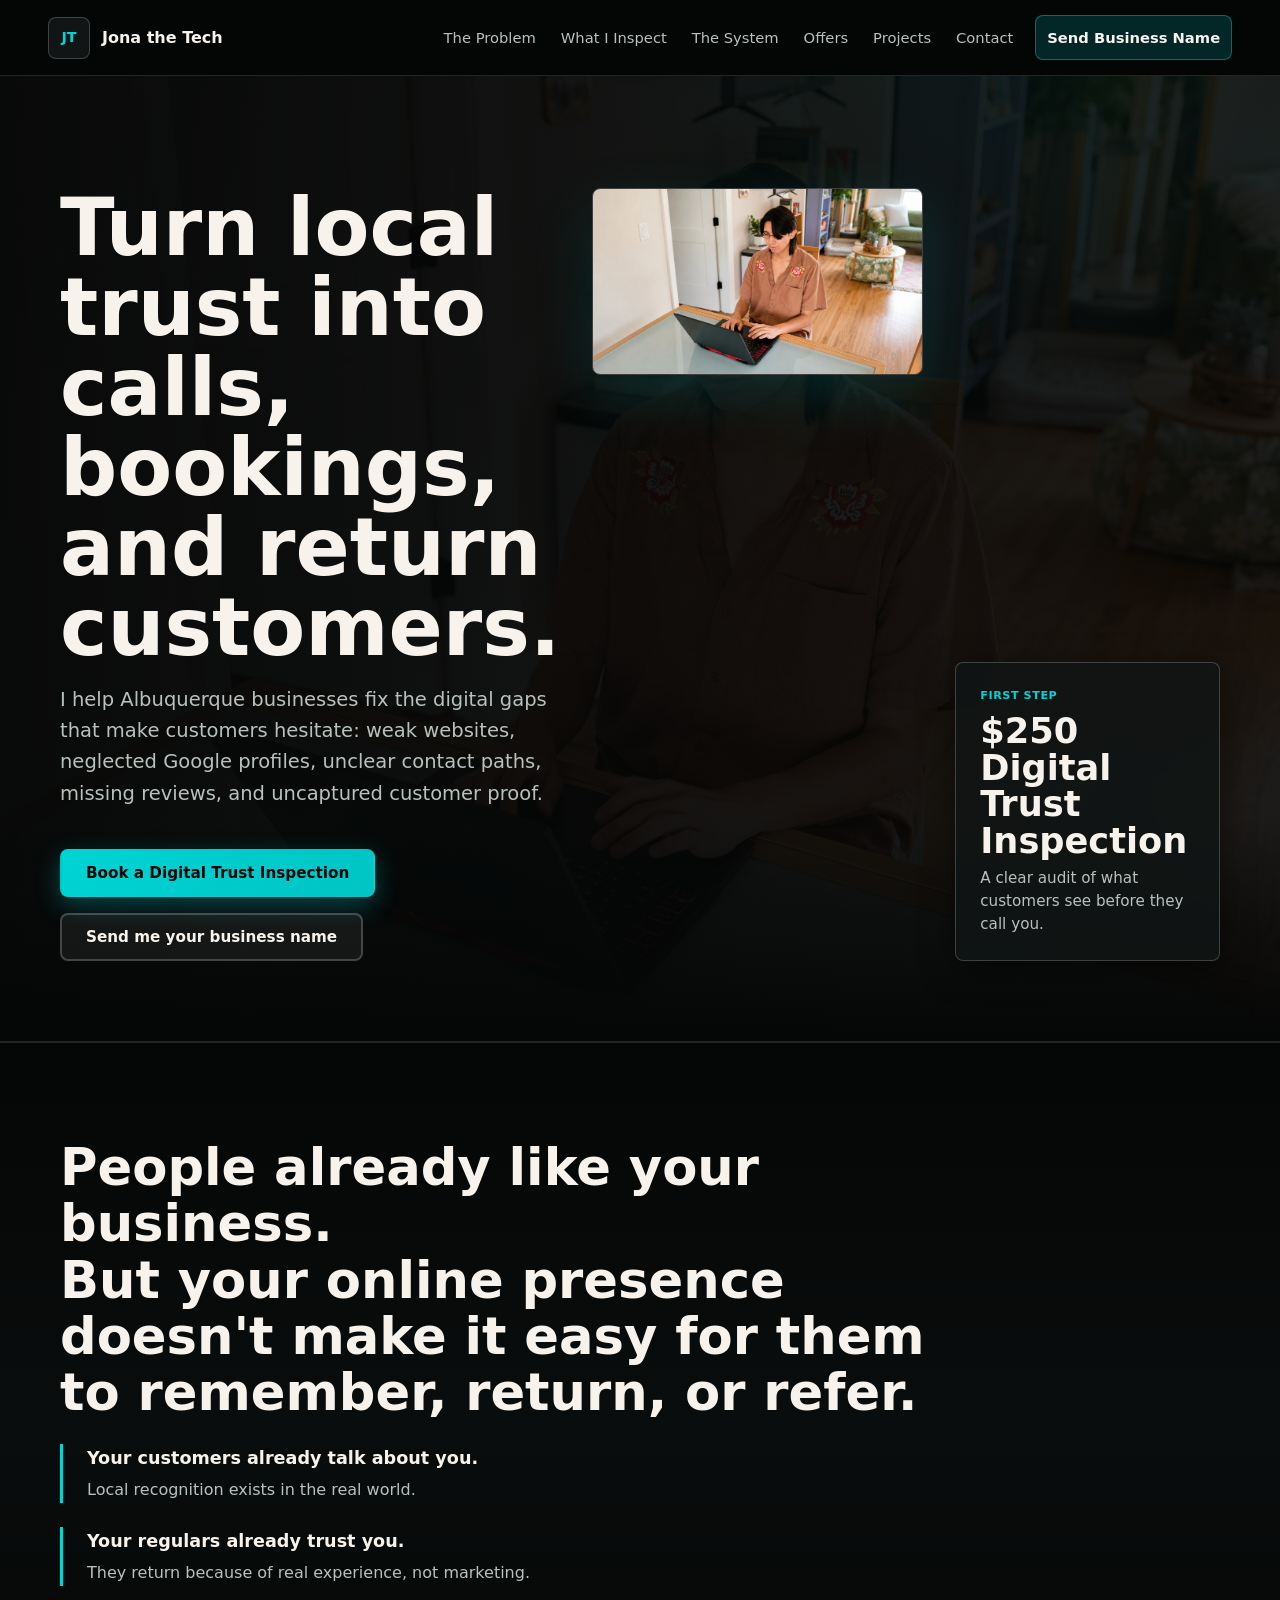
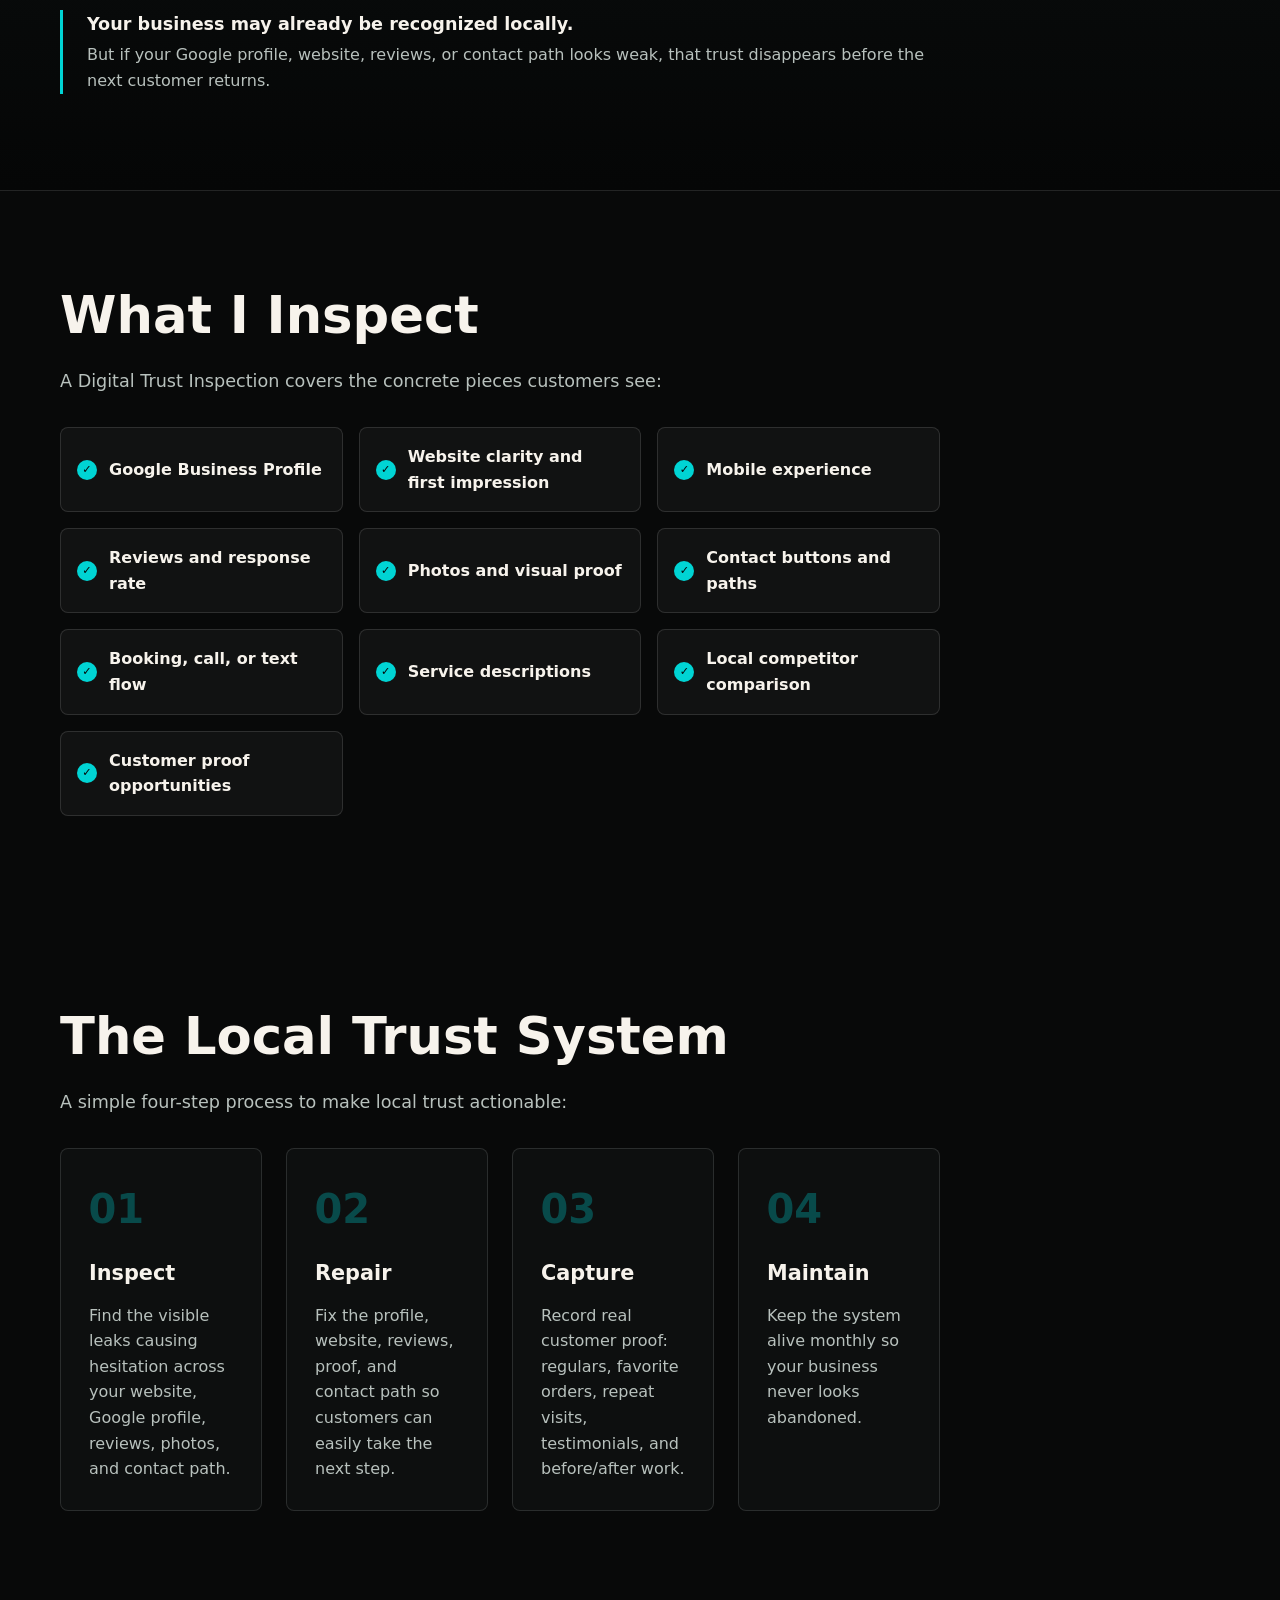
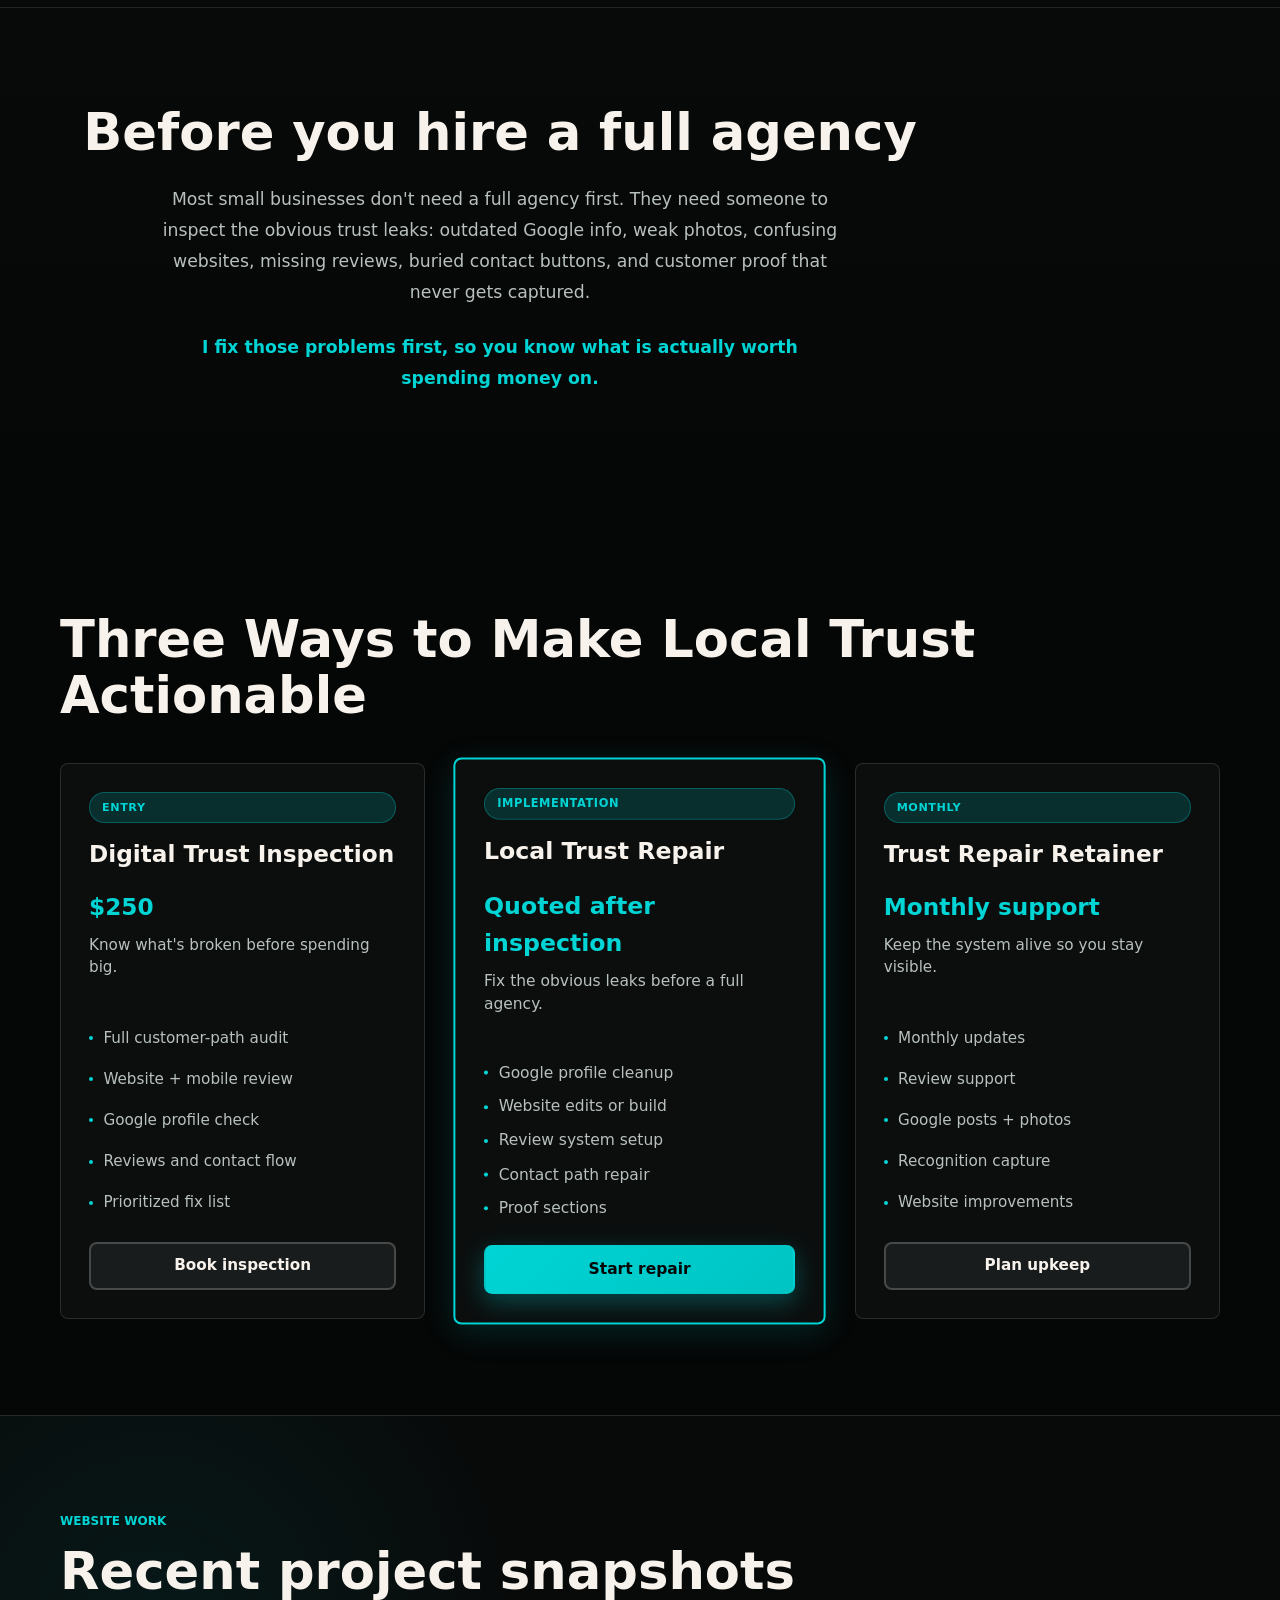
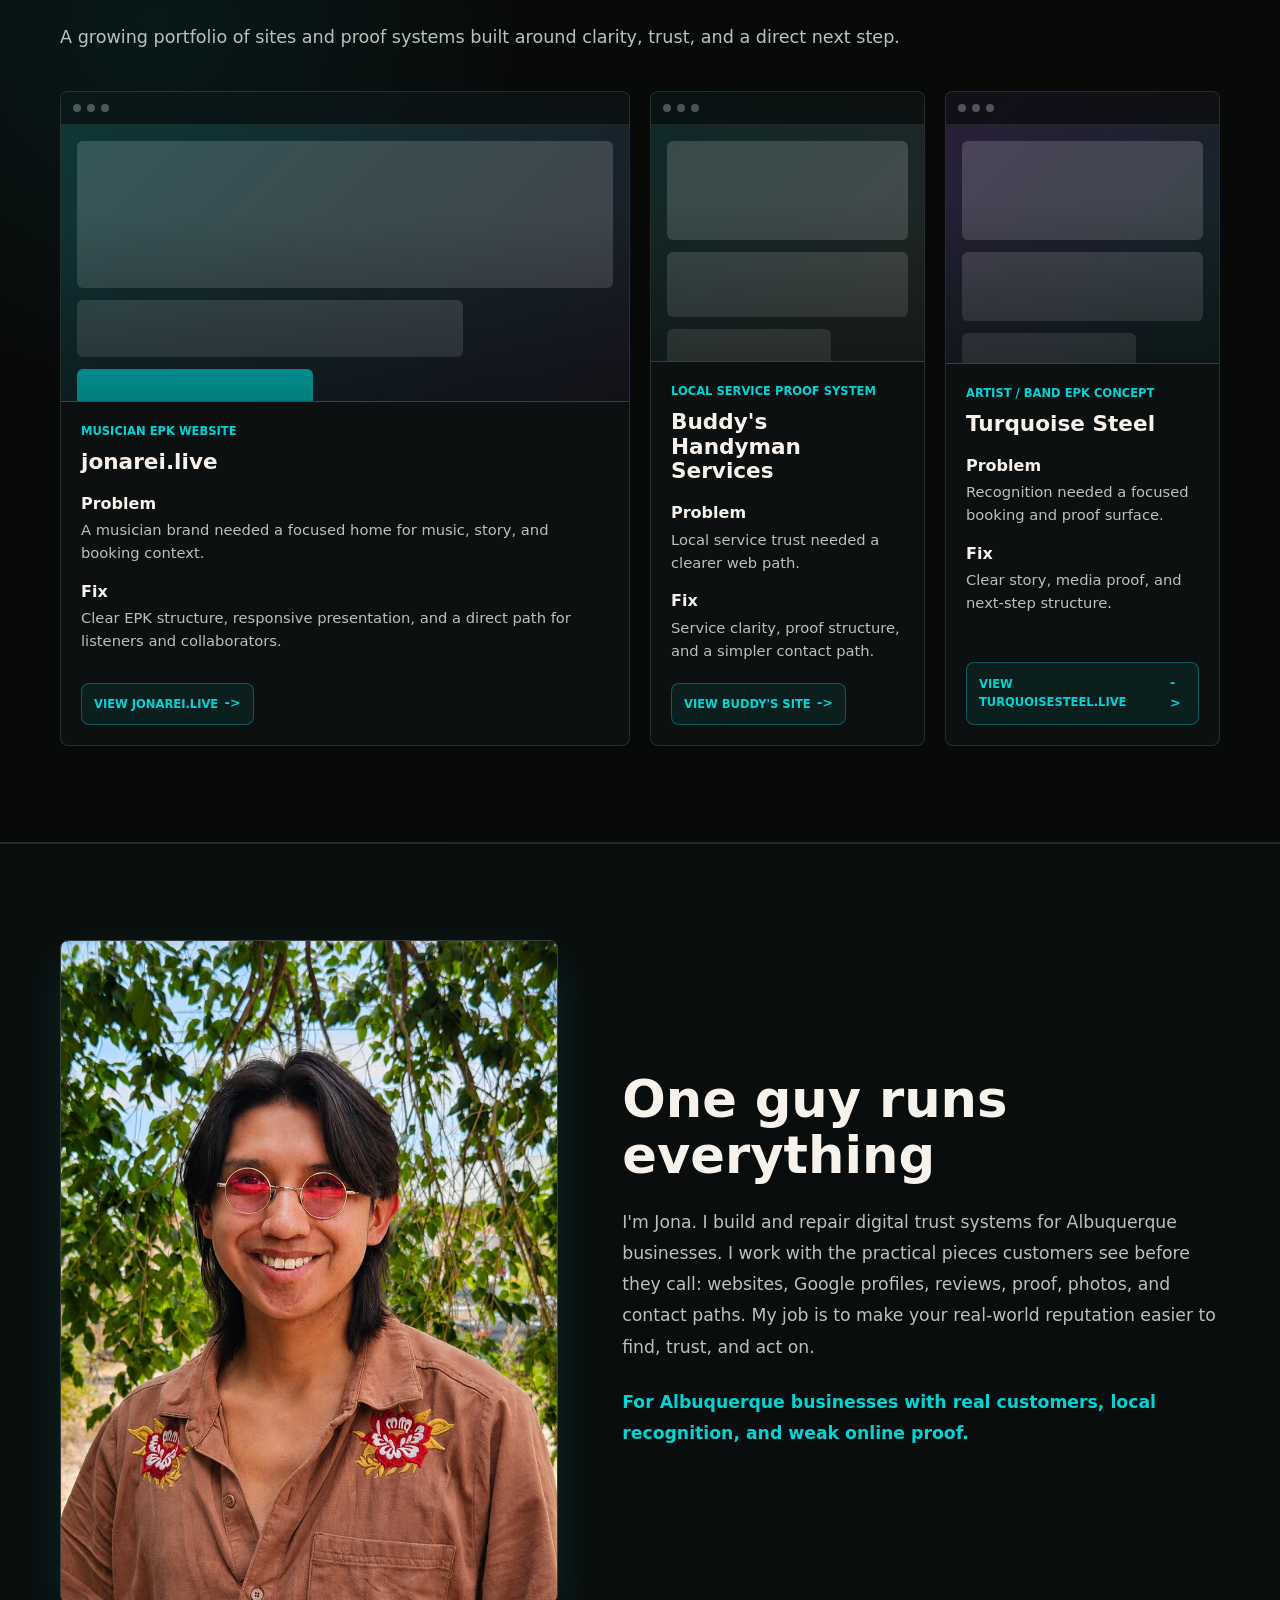
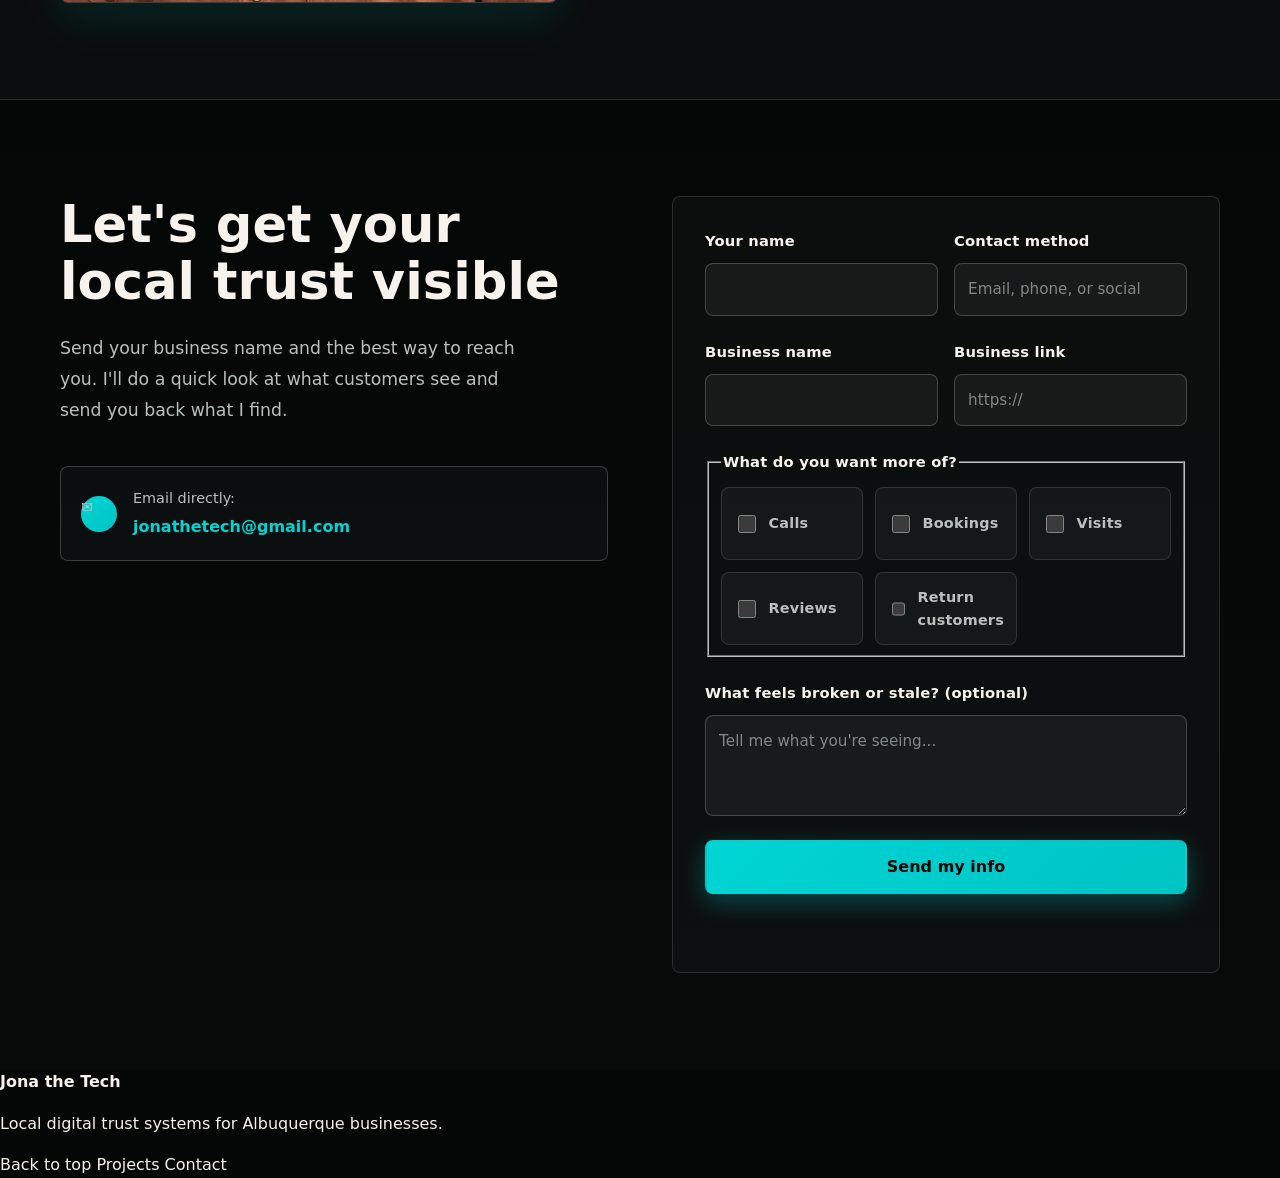
==== index.html @ 18a90e2d "Added portfolio links" ====
<!doctype html>
<html lang="en">
  <head>
    <meta charset="utf-8">
    <meta name="viewport" content="width=device-width, initial-scale=1">
    <title>Jona the Tech</title>
    <meta
      name="description"
      content="Website/Social media audits for Albuquerque businesses. Fix weak websites, Google profiles, reviews, and contact paths so customers call, book, and return."
    >
    <meta property="og:title" content="Jona the Tech | Local Digital Trust Systems">
    <meta
      property="og:description"
      content="Turn local trust into calls, bookings, and return customers. Digital Trust Inspections for Albuquerque businesses."
    >
    <meta property="og:type" content="website">
    <meta property="og:image" content="assets/hero-jona-tech.png">
    <meta name="twitter:card" content="summary_large_image">
    <link rel="preload" href="assets/hero-jona-tech.png" as="image">
    <link rel="stylesheet" href="styles.css">
    <script type="application/ld+json">
      {
        "@context": "https://schema.org",
        "@type": "ProfessionalService",
        "name": "Jona the Tech",
        "description": "Digital trust systems for Albuquerque businesses.",
        "areaServed": {
          "@type": "City",
          "name": "Albuquerque"
        },
        "serviceType": [
          "Digital Trust Inspection",
          "Local Trust Repair",
          "Trust Repair Retainer"
        ]
      }
    </script>
  </head>
  <body>
    <header class="site-header" data-site-header>
      <a class="brand" href="#top" aria-label="Jona the Tech home">
        <span class="brand__mark" aria-hidden="true">JT</span>
        <span class="brand__text">
          <strong>Jona the Tech</strong>
        </span>
      </a>

      <button class="menu-toggle" type="button" aria-expanded="false" aria-controls="primary-nav" data-menu-toggle>
        <span class="menu-toggle__line" aria-hidden="true"></span>
        <span class="menu-toggle__line" aria-hidden="true"></span>
        <span class="menu-toggle__line" aria-hidden="true"></span>
        <span class="sr-only">Open menu</span>
      </button>

      <nav class="nav" id="primary-nav" aria-label="Primary navigation" data-primary-nav>
        <a href="#problem">The Problem</a>
        <a href="#inspect">What I Inspect</a>
        <a href="#method">The System</a>
        <a href="#offers">Offers</a>
        <a href="#projects">Projects</a>
        <a href="#contact">Contact</a>
        <a class="nav__cta" href="#contact" data-focus-business>Send Business Name</a>
      </nav>
    </header>

    <main id="top">
      <!-- HERO: What do you fix? Who is this for? -->
      <section class="hero" aria-labelledby="hero-title">
        <div class="hero__inner">
          <div class="hero__content">
            <h1 id="hero-title">Turn local trust into calls, bookings, and return customers.</h1>
            <p class="hero__copy">
              I help Albuquerque businesses fix the digital gaps that make customers
              hesitate: weak websites, neglected Google profiles, unclear contact
              paths, missing reviews, and uncaptured customer proof.
            </p>
            <div class="hero__actions">
              <a class="button button--primary" href="#contact" data-focus-business>
                Book a Digital Trust Inspection
              </a>
              <a class="button button--secondary" href="#contact" data-focus-business>
                Send me your business name
              </a>
            </div>
          </div>

          <figure class="hero__image">
            <img src="assets/hero-jona-tech.png" alt="Jona the Tech Digital Trust System" width="500" height="500" loading="eager">
          </figure>

          <aside class="hero-panel">
            <p class="hero-panel__label">First step</p>
            <strong data-price="inspection">$250 Digital Trust Inspection</strong>
            <span>A clear audit of what customers see before they call you.</span>
          </aside>
        </div>
      </section>

      <!-- PROBLEM: Why does it matter? The emotional trigger -->
      <section class="section section--problem" id="problem" aria-labelledby="problem-title">
        <div class="section__inner">
          <div class="section-content">
            <h2 id="problem-title">People already like your business.<br>But your online presence doesn't make it easy for them to remember, return, or refer.</h2>
            <div class="problem-points">
              <div class="problem-point fade-in">
                <strong>Your customers already talk about you.</strong>
                <p>Local recognition exists in the real world.</p>
              </div>
              <div class="problem-point fade-in">
                <strong>Your regulars already trust you.</strong>
                <p>They return because of real experience, not marketing.</p>
              </div>
              <div class="problem-point fade-in">
                <strong>Your business may already be recognized locally.</strong>
                <p>But if your Google profile, website, reviews, or contact path looks weak, that trust disappears before the next customer returns.</p>
              </div>
            </div>
          </div>
        </div>
      </section>

      <!-- INSPECT: What do you fix? (Checklist) -->
      <section class="section section--inspect" id="inspect" aria-labelledby="inspect-title">
        <div class="section__inner">
          <div class="section-content">
            <h2 id="inspect-title">What I Inspect</h2>
            <p class="section-subtitle">A Digital Trust Inspection covers the concrete pieces customers see:</p>
            <ul class="inspect-checklist">
              <li>Google Business Profile</li>
              <li>Website clarity and first impression</li>
              <li>Mobile experience</li>
              <li>Reviews and response rate</li>
              <li>Photos and visual proof</li>
              <li>Contact buttons and paths</li>
              <li>Booking, call, or text flow</li>
              <li>Service descriptions</li>
              <li>Local competitor comparison</li>
              <li>Customer proof opportunities</li>
            </ul>
          </div>
        </div>
      </section>

      <!-- METHOD: Why trust you? (The Local Trust System) -->
      <section class="section section--method" id="method" aria-labelledby="method-title">
        <div class="section__inner">
          <div class="section-content">
            <h2 id="method-title">The Local Trust System</h2>
            <p class="section-subtitle">A simple four-step process to make local trust actionable:</p>
            <div class="method-grid">
              <article class="method-card fade-in-up">
                <div class="method-card__number">01</div>
                <h3>Inspect</h3>
                <p>Find the visible leaks causing hesitation across your website, Google profile, reviews, photos, and contact path.</p>
              </article>
              <article class="method-card fade-in-up">
                <div class="method-card__number">02</div>
                <h3>Repair</h3>
                <p>Fix the profile, website, reviews, proof, and contact path so customers can easily take the next step.</p>
              </article>
              <article class="method-card fade-in-up">
                <div class="method-card__number">03</div>
                <h3>Capture</h3>
                <p>Record real customer proof: regulars, favorite orders, repeat visits, testimonials, and before/after work.</p>
              </article>
              <article class="method-card fade-in-up">
                <div class="method-card__number">04</div>
                <h3>Maintain</h3>
                <p>Keep the system alive monthly so your business never looks abandoned.</p>
              </article>
            </div>
          </div>
        </div>
      </section>

      <!-- POSITIONING: Before you hire a full agency -->
      <section class="section section--positioning" aria-labelledby="positioning-title">
        <div class="section__inner">
          <div class="section-content positioning-content">
            <h2 id="positioning-title">Before you hire a full agency</h2>
            <p>
              Most small businesses don't need a full agency first. They need someone to inspect the obvious trust leaks: outdated Google info, weak photos, confusing websites, missing reviews, buried contact buttons, and customer proof that never gets captured.
            </p>
            <p>
              <strong>I fix those problems first, so you know what is actually worth spending money on.</strong>
            </p>
          </div>
        </div>
      </section>

      <!-- OFFERS: What do I do next? (Three offers max) -->
      <section class="section section--offers" id="offers" aria-labelledby="offers-title">
        <div class="section__inner">
          <h2 id="offers-title">Three Ways to Make Local Trust Actionable</h2>
          <div class="offers-grid">
            <article class="offer-card fade-in">
              <div class="offer-card__label">Entry</div>
              <h3>Digital Trust Inspection</h3>
              <p class="offer-card__price">$250</p>
              <p class="offer-card__desc">Know what's broken before spending big.</p>
              <ul>
                <li>Full customer-path audit</li>
                <li>Website + mobile review</li>
                <li>Google profile check</li>
                <li>Reviews and contact flow</li>
                <li>Prioritized fix list</li>
              </ul>
              <a class="button button--secondary button--block" href="#contact" data-focus-business>Book inspection</a>
            </article>

            <article class="offer-card offer-card--featured fade-in">
              <div class="offer-card__label">Implementation</div>
              <h3>Local Trust Repair</h3>
              <p class="offer-card__price">Quoted after inspection</p>
              <p class="offer-card__desc">Fix the obvious leaks before a full agency.</p>
              <ul>
                <li>Google profile cleanup</li>
                <li>Website edits or build</li>
                <li>Review system setup</li>
                <li>Contact path repair</li>
                <li>Proof sections</li>
              </ul>
              <a class="button button--primary button--block" href="#contact" data-focus-business>Start repair</a>
            </article>

            <article class="offer-card fade-in">
              <div class="offer-card__label">Monthly</div>
              <h3>Trust Repair Retainer</h3>
              <p class="offer-card__price">Monthly support</p>
              <p class="offer-card__desc">Keep the system alive so you stay visible.</p>
              <ul>
                <li>Monthly updates</li>
                <li>Review support</li>
                <li>Google posts + photos</li>
                <li>Recognition capture</li>
                <li>Website improvements</li>
              </ul>
              <a class="button button--secondary button--block" href="#contact" data-focus-business>Plan upkeep</a>
            </article>
          </div>
        </div>
      </section>

      <!-- PROJECTS: Website thumbnails and proof of build style -->
      <section class="section section--projects" id="projects" aria-labelledby="projects-title">
        <div class="section__inner">
          <div class="section-content projects-heading">
            <p class="section-eyebrow">Website work</p>
            <h2 id="projects-title">Recent project snapshots</h2>
            <p class="section-subtitle">
              A growing portfolio of sites and proof systems built around clarity,
              trust, and a direct next step.
            </p>
          </div>

          <div class="projects-grid" aria-label="Website project portfolio">
            <article class="project-card project-card--featured fade-in">
              <figure class="project-thumb project-thumb--jona" aria-label="jonarei.live musician EPK website thumbnail">
                <div class="project-thumb__chrome" aria-hidden="true">
                  <span></span>
                  <span></span>
                  <span></span>
                </div>
                <div class="project-thumb__screen" aria-hidden="true">
                  <div class="project-thumb__hero"></div>
                  <div class="project-thumb__copy"></div>
                  <div class="project-thumb__button"></div>
                </div>
              </figure>
              <div class="project-card__body">
                <p class="project-card__type">Musician EPK website</p>
                <h3>jonarei.live</h3>
                <dl>
                  <div>
                    <dt>Problem</dt>
                    <dd>A musician brand needed a focused home for music, story, and booking context.</dd>
                  </div>
                  <div>
                    <dt>Fix</dt>
                    <dd>Clear EPK structure, responsive presentation, and a direct path for listeners and collaborators.</dd>
                  </div>
                </dl>
                <a class="project-card__link" href="https://jonarei.live" target="_blank" rel="noopener">View jonarei.live</a>
              </div>
            </article>

            <article class="project-card fade-in">
              <figure class="project-thumb project-thumb--service" aria-label="Buddy's Handyman Services website thumbnail">
                <div class="project-thumb__chrome" aria-hidden="true">
                  <span></span>
                  <span></span>
                  <span></span>
                </div>
                <div class="project-thumb__screen" aria-hidden="true">
                  <div class="project-thumb__hero"></div>
                  <div class="project-thumb__grid"></div>
                  <div class="project-thumb__grid project-thumb__grid--short"></div>
                </div>
              </figure>
              <div class="project-card__body">
                <p class="project-card__type">Local service proof system</p>
                <h3>Buddy's Handyman Services</h3>
                <dl>
                  <div>
                    <dt>Problem</dt>
                    <dd>Local service trust needed a clearer web path.</dd>
                  </div>
                  <div>
                    <dt>Fix</dt>
                    <dd>Service clarity, proof structure, and a simpler contact path.</dd>
                  </div>
                </dl>
                <a class="project-card__link" href="https://buddyshandymanservices.com" target="_blank" rel="noopener">View Buddy's site</a>
              </div>
            </article>

            <article class="project-card fade-in">
              <figure class="project-thumb project-thumb--epk" aria-label="Turquoise Steel EPK website thumbnail">
                <div class="project-thumb__chrome" aria-hidden="true">
                  <span></span>
                  <span></span>
                  <span></span>
                </div>
                <div class="project-thumb__screen" aria-hidden="true">
                  <div class="project-thumb__hero"></div>
                  <div class="project-thumb__media-row"></div>
                  <div class="project-thumb__copy"></div>
                </div>
              </figure>
              <div class="project-card__body">
                <p class="project-card__type">Artist / band EPK concept</p>
                <h3>Turquoise Steel</h3>
                <dl>
                  <div>
                    <dt>Problem</dt>
                    <dd>Recognition needed a focused booking and proof surface.</dd>
                  </div>
                  <div>
                    <dt>Fix</dt>
                    <dd>Clear story, media proof, and next-step structure.</dd>
                  </div>
                </dl>
                <a class="project-card__link" href="https://turquoisesteel.live" target="_blank" rel="noopener">View turquoisesteel.live</a>
              </div>
            </article>
          </div>
        </div>
      </section>

      <!-- ABOUT: Short and practical -->
      <section class="section section--about" aria-labelledby="about-title">
        <div class="section__inner">
          <div class="about-layout">
            <figure class="about__profile">
              <img src="assets/jona-tech-profile.png" alt="Jona the Tech" width="300" height="300" loading="lazy">
            </figure>
            <div class="section-content about-content">
              <h2 id="about-title">One guy runs everything</h2>
              <p>
                I'm Jona. I build and repair digital trust systems for Albuquerque businesses. I work with the practical pieces customers see before they call: websites, Google profiles, reviews, proof, photos, and contact paths. My job is to make your real-world reputation easier to find, trust, and act on.
              </p>
              <p>
                <strong>For Albuquerque businesses with real customers, local recognition, and weak online proof.</strong>
              </p>
            </div>
          </div>
        </div>
      </section>

      <!-- CONTACT: Final CTA -->
      <section class="section section--contact" id="contact" aria-labelledby="contact-title">
        <div class="section__inner">
          <div class="contact-wrapper">
            <div class="contact-header">
              <h2 id="contact-title">Let's get your local trust visible</h2>
              <p class="contact-intro">Send your business name and the best way to reach you. I'll do a quick look at what customers see and send you back what I find.</p>
              <div class="contact-methods">
                <a href="mailto:jonathetech@gmail.com" class="contact-method" aria-label="Email Jona">
                  <span class="method-icon">✉</span>
                  <div>
                    <span>Email directly:</span>
                    <strong>jonathetech@gmail.com</strong>
                  </div>
                </a>
              </div>
            </div>

            <form
              class="contact-form"
              name="jona-tech-contact"
              method="POST"
              netlify
              netlify-honeypot="bot-field"
              action="/success"
              data-inspection-form
            >
              <input type="hidden" name="form-name" value="jona-tech-contact">
              <p class="hidden">
                <label>Do not fill this out: <input name="bot-field"></label>
              </p>

              <div class="form-row">
                <div class="form-group">
                  <label for="name">Your name</label>
                  <input id="name" name="name" type="text" autocomplete="name" required>
                </div>
                <div class="form-group">
                  <label for="contact-method">Contact method</label>
                  <input id="contact-method" name="contact-method" type="text" placeholder="Email, phone, or social" required>
                </div>
              </div>

              <div class="form-row">
                <div class="form-group">
                  <label for="business-name">Business name</label>
                  <input id="business-name" name="business-name" type="text" autocomplete="organization" required>
                </div>
                <div class="form-group">
                  <label for="business-link">Business link</label>
                  <input id="business-link" name="business-link" type="url" inputmode="url" placeholder="https://">
                </div>
              </div>

              <fieldset class="form-group">
                <legend>What do you want more of?</legend>
                <div class="checkbox-group">
                  <label><input type="checkbox" name="want-more-of" value="calls"> Calls</label>
                  <label><input type="checkbox" name="want-more-of" value="bookings"> Bookings</label>
                  <label><input type="checkbox" name="want-more-of" value="visits"> Visits</label>
                  <label><input type="checkbox" name="want-more-of" value="reviews"> Reviews</label>
                  <label><input type="checkbox" name="want-more-of" value="return-customers"> Return customers</label>
                </div>
              </fieldset>

              <div class="form-group">
                <label for="message">What feels broken or stale? (optional)</label>
                <textarea id="message" name="message" rows="3" placeholder="Tell me what you're seeing..."></textarea>
              </div>

              <button class="button button--primary button--large" type="submit">Send my info</button>
              <p class="form-status" role="status" aria-live="polite" data-form-status></p>
            </form>
          </div>
        </div>
      </section>
    </main>

    <footer class="site-footer">
      <div class="footer-inner">
        <div>
          <strong>Jona the Tech</strong>
          <p>Local digital trust systems for Albuquerque businesses.</p>
        </div>
        <nav class="footer-nav" aria-label="Footer navigation">
          <a href="#top">Back to top</a>
          <a href="#projects">Projects</a>
          <a href="#contact">Contact</a>
        </nav>
      </div>
    </footer>

    <script src="script.js" defer></script>
  </body>
</html>
---- styles.css ----
:root {
  color-scheme: dark;
  --bg: #050606;
  --bg-raised: #0b0d0d;
  --surface: #111515;
  --surface-strong: #161b1a;
  --line: rgba(255, 255, 255, 0.12);
  --line-strong: rgba(255, 255, 255, 0.2);
  --text: #f7f3ec;
  --muted: #b8c1bd;
  --subtle: #7e8986;
  --accent: #00d4d4;
  --accent-soft: rgba(0, 212, 212, 0.16);
  --accent-dark: #0099cc;
  --teal: #00d4d4;
  --clay: #9d4edd;
  --radius: 8px;
  --shadow: 0 24px 80px rgba(0, 0, 0, 0.35);
  --shadow-sm: 0 4px 12px rgba(0, 0, 0, 0.25);
  --transition: all 300ms cubic-bezier(0.4, 0, 0.2, 1);
}

@keyframes fadeIn {
  from {
    opacity: 0;
  }
  to {
    opacity: 1;
  }
}

@keyframes fadeInUp {
  from {
    opacity: 0;
    transform: translateY(16px);
  }
  to {
    opacity: 1;
    transform: translateY(0);
  }
}

@keyframes fadeInDown {
  from {
    opacity: 0;
    transform: translateY(-12px);
  }
  to {
    opacity: 1;
    transform: translateY(0);
  }
}

@keyframes slideInRight {
  from {
    opacity: 0;
    transform: translateX(20px);
  }
  to {
    opacity: 1;
    transform: translateX(0);
  }
}

* {
  box-sizing: border-box;
}

html {
  scroll-behavior: smooth;
}

body {
  margin: 0;
  background:
    radial-gradient(circle at 80% 0%, rgba(0, 212, 212, 0.08), transparent 30rem),
    linear-gradient(180deg, #050606 0%, #080a0a 48%, #050606 100%);
  color: var(--text);
  font-family: Inter, ui-sans-serif, system-ui, -apple-system, BlinkMacSystemFont, "Segoe UI", sans-serif;
  line-height: 1.6;
  letter-spacing: 0;
}

img,
svg {
  display: block;
  max-width: 100%;
}

a {
  color: inherit;
  text-decoration: none;
  transition: var(--transition);
}

button,
input,
select,
textarea {
  font: inherit;
}

:focus-visible {
  outline: 3px solid rgba(0, 212, 212, 0.7);
  outline-offset: 3px;
}

.sr-only,
.hidden {
  position: absolute;
  width: 1px;
  height: 1px;
  overflow: hidden;
  clip: rect(0 0 0 0);
  white-space: nowrap;
}

/* ANIMATIONS */
.fade-in {
  animation: fadeIn 600ms ease-out 200ms both;
}

.fade-in-up {
  animation: fadeInUp 600ms cubic-bezier(0.4, 0, 0.2, 1) forwards;
}

.fade-in-up:nth-child(1) { animation-delay: 0ms; }
.fade-in-up:nth-child(2) { animation-delay: 100ms; }
.fade-in-up:nth-child(3) { animation-delay: 200ms; }
.fade-in-up:nth-child(4) { animation-delay: 300ms; }

/* HEADER */
.site-header {
  position: sticky;
  top: 0;
  z-index: 30;
  display: flex;
  align-items: center;
  justify-content: space-between;
  gap: 1rem;
  min-height: 76px;
  padding: 0.85rem clamp(1rem, 4vw, 3rem);
  background: rgba(5, 6, 6, 0.92);
  border-bottom: 1px solid var(--line);
  backdrop-filter: blur(20px);
  animation: fadeInDown 500ms ease-out;
}

.brand {
  display: inline-flex;
  align-items: center;
  gap: 0.75rem;
  min-width: 0;
  transition: var(--transition);
}

.brand:hover {
  transform: translateY(-1px);
}

.brand__mark {
  display: grid;
  width: 42px;
  height: 42px;
  place-items: center;
  flex: 0 0 auto;
  border: 1px solid var(--line-strong);
  border-radius: var(--radius);
  background: var(--surface);
  color: var(--accent);
  font-size: 0.9rem;
  font-weight: 900;
  transition: var(--transition);
}

.brand:hover .brand__mark {
  background: var(--accent-soft);
  border-color: var(--accent);
  box-shadow: 0 0 16px rgba(0, 212, 212, 0.2);
}

.brand__text strong {
  display: block;
  font-size: 1rem;
  line-height: 1.1;
}

.nav {
  display: flex;
  align-items: center;
  gap: 0.2rem;
  color: var(--muted);
  font-size: 0.92rem;
}

.nav a {
  border-radius: var(--radius);
  padding: 0.58rem 0.68rem;
  transition: var(--transition);
  position: relative;
}

.nav a::after {
  content: '';
  position: absolute;
  bottom: 0;
  left: 50%;
  width: 0;
  height: 2px;
  background: var(--accent);
  transform: translateX(-50%);
  transition: width 300ms ease;
}

.nav a:hover,
.nav a:focus-visible {
  background: rgba(0, 212, 212, 0.1);
  color: var(--text);
}

.nav a:hover::after,
.nav a:focus-visible::after {
  width: calc(100% - 1.36rem);
}

.nav__cta {
  margin-left: 0.5rem;
  border: 1px solid rgba(0, 212, 212, 0.42);
  background: var(--accent-soft);
  color: var(--text);
  font-weight: 800;
}

.menu-toggle {
  display: none;
  width: 44px;
  height: 44px;
  place-items: center;
  border: 1px solid var(--line);
  border-radius: var(--radius);
  background: var(--surface);
  color: var(--text);
  cursor: pointer;
  transition: var(--transition);
}

.menu-toggle:hover,
.menu-toggle:focus-visible {
  background: var(--surface-strong);
  border-color: var(--line-strong);
}

.menu-toggle__line {
  display: block;
  width: 19px;
  height: 2px;
  margin: 3px 0;
  border-radius: 999px;
  background: currentColor;
  transition: var(--transition);
}

/* HERO */
.hero {
  position: relative;
  overflow: hidden;
  border-bottom: 1px solid var(--line);
}

.hero::before {
  position: absolute;
  inset: 0;
  background:
    linear-gradient(90deg, rgba(5, 6, 6, 0.95), rgba(5, 6, 6, 0.68)),
    url("assets/hero-jona-tech.png") center / cover;
  opacity: 0.34;
  content: "";
  transition: opacity 800ms ease;
}

.hero:hover::before {
  opacity: 0.42;
}

.hero::after {
  position: absolute;
  inset: auto 0 0;
  height: 14rem;
  background: linear-gradient(180deg, transparent, var(--bg));
  content: "";
}

.hero__inner {
  position: relative;
  z-index: 1;
  display: grid;
  grid-template-columns: 1.2fr 1fr 0.8fr;
  grid-template-rows: auto auto;
  gap: 2rem;
  width: min(1160px, calc(100% - 2rem));
  min-height: auto;
  margin: 0 auto;
  padding: 7rem 0 5rem;
  align-items: start;
}

.hero__content {
  grid-row: span 2;
}

.hero__image {
  grid-column: 2;
  grid-row: 1;
}

.hero-panel {
  grid-column: 3;
  grid-row: span 2;
}

.hero__content {
  max-width: 850px;
}

.hero h1 {
  margin: 0 0 1rem;
  font-size: 5rem;
  line-height: 1;
  letter-spacing: 0;
  animation: fadeInUp 700ms cubic-bezier(0.4, 0, 0.2, 1);
}

.hero__copy {
  max-width: 720px;
  margin: 0 0 2rem;
  color: var(--muted);
  font-size: 1.22rem;
  line-height: 1.6;
  animation: fadeInUp 700ms cubic-bezier(0.4, 0, 0.2, 1) 100ms both;
}

.hero__actions {
  display: flex;
  flex-wrap: wrap;
  gap: 1rem;
  margin-top: 2.5rem;
  animation: fadeInUp 700ms cubic-bezier(0.4, 0, 0.2, 1) 200ms both;
}

/* BUTTONS */
.button {
  display: inline-flex;
  align-items: center;
  justify-content: center;
  min-height: 48px;
  border: 2px solid transparent;
  border-radius: var(--radius);
  padding: 0.82rem 1.5rem;
  font-weight: 850;
  font-size: 0.95rem;
  line-height: 1.1;
  cursor: pointer;
  transition: var(--transition);
  position: relative;
  overflow: hidden;
}

.button::before {
  content: '';
  position: absolute;
  inset: 0;
  background: linear-gradient(135deg, rgba(255, 255, 255, 0.1), transparent);
  opacity: 0;
  transition: opacity 300ms ease;
  pointer-events: none;
}

.button:hover::before,
.button:focus-visible::before {
  opacity: 1;
}

.button:hover,
.button:focus-visible {
  transform: translateY(-2px);
  box-shadow: var(--shadow-sm);
}

.button:active {
  transform: translateY(0);
}

.button--primary {
  background: linear-gradient(135deg, var(--accent), #00c4c4);
  color: #050606;
  box-shadow: 0 8px 24px rgba(0, 212, 212, 0.3);
}

.button--primary:hover,
.button--primary:focus-visible {
  background: linear-gradient(135deg, #00e0e0, #00d4d4);
  box-shadow: 0 12px 32px rgba(0, 212, 212, 0.4);
}

.button--secondary {
  border-color: var(--line-strong);
  background: rgba(255, 255, 255, 0.06);
  color: var(--text);
}

.button--secondary:hover,
.button--secondary:focus-visible {
  background: rgba(255, 255, 255, 0.12);
  border-color: rgba(0, 212, 212, 0.5);
  color: var(--accent);
}

.button--block {
  width: 100%;
}

/* HERO PANEL */
.hero-panel {
  align-self: end;
  border: 1px solid var(--line-strong);
  border-radius: var(--radius);
  padding: 1.5rem;
  background: rgba(17, 21, 21, 0.82);
  box-shadow: 0 8px 32px rgba(0, 0, 0, 0.5);
  backdrop-filter: blur(12px);
  animation: slideInRight 700ms cubic-bezier(0.4, 0, 0.2, 1);
  transition: var(--transition);
}

.hero-panel:hover {
  border-color: var(--accent);
  box-shadow: 0 12px 48px rgba(0, 212, 212, 0.2);
  transform: translateY(-2px);
}

.hero-panel__label {
  margin: 0 0 0.5rem;
  color: var(--accent);
  font-size: 0.7rem;
  font-weight: 900;
  text-transform: uppercase;
  letter-spacing: 0.05em;
}

.hero-panel strong {
  display: block;
  font-size: 2.2rem;
  line-height: 1.04;
  margin-bottom: 0.5rem;
}

.hero-panel span {
  display: block;
  color: var(--muted);
  font-size: 0.95rem;
  line-height: 1.5;
}

/* HERO IMAGE */
.hero__image {
  margin: 0;
  flex: 1;
  min-width: 300px;
  max-width: 500px;
  display: flex;
  align-items: center;
  justify-content: center;
  animation: fadeInUp 700ms cubic-bezier(0.4, 0, 0.2, 1) 300ms both;
}

.hero__image img {
  width: 100%;
  height: auto;
  border-radius: var(--radius);
  box-shadow: 0 20px 60px rgba(0, 212, 212, 0.15);
  border: 1px solid var(--line-strong);
}

/* SECTIONS */
.section {
  padding: 6rem 0;
  background: var(--bg);
  transition: background 500ms ease;
}

.section--problem {
  background: linear-gradient(180deg, #050606 0%, #0a0d0d 50%, #050606 100%);
  border-top: 1px solid var(--line);
  border-bottom: 1px solid var(--line);
}

.section--inspect,
.section--method {
  background: #080909;
}

.section--positioning {
  background: linear-gradient(180deg, #080909 0%, #050606 100%);
  border-top: 1px solid var(--line);
}

.section--offers {
  background: #050606;
}

.section--projects {
  background:
    radial-gradient(circle at 12% 20%, rgba(0, 212, 212, 0.08), transparent 24rem),
    #080909;
  border-top: 1px solid var(--line);
  border-bottom: 1px solid var(--line);
}

.section--about {
  background: #0a0d0d;
  border-top: 1px solid var(--line);
}

.about-layout {
  display: grid;
  grid-template-columns: 1fr 1.2fr;
  gap: 4rem;
  align-items: center;
}

.about__profile {
  margin: 0;
  border-radius: var(--radius);
  overflow: hidden;
  box-shadow: 0 16px 48px rgba(0, 212, 212, 0.12);
  border: 1px solid var(--line-strong);
  animation: fadeInUp 600ms cubic-bezier(0.4, 0, 0.2, 1) 200ms both;
}

.about__profile img {
  width: 100%;
  height: auto;
  display: block;
}

.about-content {
  animation: fadeInUp 600ms cubic-bezier(0.4, 0, 0.2, 1) 100ms both;
}

.about-content h2 {
  margin-top: 0;
}

.section--contact {
  background: linear-gradient(180deg, #050606 0%, #080a0a 100%);
  border-top: 1px solid var(--line);
}

.contact-wrapper {
  display: grid;
  grid-template-columns: 1fr 1fr;
  gap: 4rem;
  align-items: start;
}

.contact-header {
  animation: fadeInUp 600ms cubic-bezier(0.4, 0, 0.2, 1);
}

.contact-header h2 {
  margin-top: 0;
}

.contact-intro {
  max-width: 480px;
  color: var(--muted);
  font-size: 1.08rem;
  line-height: 1.8;
  margin-bottom: 2.5rem;
}

.contact-methods {
  display: flex;
  flex-direction: column;
  gap: 1rem;
}

.contact-method {
  display: flex;
  align-items: center;
  gap: 1rem;
  padding: 1.25rem;
  border: 1px solid var(--line-strong);
  border-radius: var(--radius);
  background: rgba(17, 21, 21, 0.6);
  transition: var(--transition);
  text-decoration: none;
}

.contact-method:hover {
  border-color: var(--accent);
  background: rgba(0, 212, 212, 0.08);
  transform: translateX(4px);
}

.method-icon {
  display: flex;
  align-items: center;
  justify-content: center;
  width: 36px;
  height: 36px;
  border-radius: 50%;
  background: linear-gradient(135deg, var(--accent), #00c4c4);
  color: #050606;
  font-size: 1.2rem;
  flex-shrink: 0;
}

.contact-method div {
  display: flex;
  flex-direction: column;
  gap: 0.25rem;
}

.contact-method span {
  display: block;
  color: var(--muted);
  font-size: 0.9rem;
}

.contact-method strong {
  display: block;
  color: var(--accent);
  font-size: 1rem;
  font-weight: 850;
}

/* CONTACT FORM */
.contact-form {
  display: grid;
  gap: 1.5rem;
  border: 1px solid var(--line);
  border-radius: var(--radius);
  padding: 2rem;
  background: rgba(17, 21, 21, 0.6);
  animation: fadeInUp 600ms cubic-bezier(0.4, 0, 0.2, 1) 100ms both;
}

.form-row {
  display: grid;
  grid-template-columns: 1fr 1fr;
  gap: 1rem;
}

.form-group {
  display: grid;
  gap: 0.65rem;
}

.form-group label,
.form-group legend {
  color: var(--text);
  font-size: 0.92rem;
  font-weight: 850;
  letter-spacing: 0.2px;
}

.form-group input,
.form-group textarea {
  border: 1px solid var(--line-strong);
  border-radius: var(--radius);
  background: rgba(255, 255, 255, 0.05);
  color: var(--text);
  padding: 0.82rem;
  min-height: 44px;
  transition: var(--transition);
  font-size: 0.95rem;
}

.form-group input::placeholder,
.form-group textarea::placeholder {
  color: var(--subtle);
}

.form-group input:focus,
.form-group textarea:focus {
  outline: none;
  background: rgba(255, 255, 255, 0.1);
  border-color: var(--accent);
  box-shadow: 0 0 0 3px rgba(0, 212, 212, 0.12);
}

.form-group textarea {
  resize: vertical;
  min-height: 100px;
  font-family: inherit;
}

.checkbox-group {
  display: grid;
  grid-template-columns: repeat(auto-fit, minmax(110px, 1fr));
  gap: 0.75rem;
  margin-top: 0.5rem;
}

.checkbox-group label {
  display: flex;
  align-items: center;
  gap: 0.6rem;
  min-height: 44px;
  padding: 0.65rem 0.75rem;
  border: 1px solid var(--line);
  border-radius: var(--radius);
  background: rgba(255, 255, 255, 0.04);
  color: var(--muted);
  font-weight: 750;
  font-size: 0.9rem;
  cursor: pointer;
  transition: var(--transition);
}

.checkbox-group label:hover {
  background: rgba(0, 212, 212, 0.08);
  border-color: var(--accent);
  color: var(--text);
}

.checkbox-group input[type="checkbox"] {
  width: 18px;
  height: 18px;
  accent-color: var(--accent);
  cursor: pointer;
}

.form-status {
  min-height: 1.4rem;
  margin: 0;
  color: var(--muted);
  font-size: 0.9rem;
}

.button--large {
  padding: 1rem 2rem;
  font-size: 1rem;
  min-height: 52px;
  width: 100%;
}

.section__inner {
  width: min(1160px, calc(100% - 2rem));
  margin: 0 auto;
}

.section-content {
  max-width: 880px;
}

.section h2 {
  margin: 0 0 1.5rem;
  font-size: 3.2rem;
  line-height: 1.1;
  letter-spacing: 0;
  animation: fadeInUp 600ms cubic-bezier(0.4, 0, 0.2, 1);
}

.section-subtitle {
  margin: 0 0 2rem;
  color: var(--muted);
  font-size: 1.1rem;
  line-height: 1.6;
  animation: fadeInUp 600ms cubic-bezier(0.4, 0, 0.2, 1) 100ms both;
}

/* PROBLEM SECTION */
.problem-points {
  display: grid;
  gap: 1.5rem;
}

.problem-point {
  border-left: 3px solid var(--accent);
  padding-left: 1.5rem;
  transition: var(--transition);
}

.problem-point:hover {
  border-color: #00e0e0;
}

.problem-point strong {
  display: block;
  color: var(--text);
  font-size: 1.1rem;
  margin-bottom: 0.3rem;
}

.problem-point p {
  margin: 0;
  color: var(--muted);
  line-height: 1.6;
}

/* INSPECT CHECKLIST */
.inspect-checklist {
  display: grid;
  grid-template-columns: repeat(auto-fit, minmax(240px, 1fr));
  gap: 1rem;
  margin: 0;
  padding: 0;
  list-style: none;
}

.inspect-checklist li {
  display: flex;
  align-items: center;
  gap: 0.75rem;
  padding: 1rem;
  border: 1px solid var(--line);
  border-radius: var(--radius);
  background: rgba(255, 255, 255, 0.04);
  color: var(--text);
  font-weight: 750;
  transition: var(--transition);
}

.inspect-checklist li:hover {
  background: rgba(0, 212, 212, 0.08);
  border-color: var(--accent);
  transform: translateY(-2px);
}

.inspect-checklist li::before {
  flex-shrink: 0;
  display: flex;
  align-items: center;
  justify-content: center;
  width: 20px;
  height: 20px;
  border-radius: 50%;
  background: var(--accent);
  color: #050606;
  font-size: 0.7rem;
  font-weight: 900;
  content: "✓";
}

/* METHOD GRID */
.method-grid {
  display: grid;
  grid-template-columns: repeat(4, minmax(0, 1fr));
  gap: 1.5rem;
  margin-top: 2rem;
}

.method-card {
  border: 1px solid var(--line);
  border-radius: var(--radius);
  padding: 1.75rem;
  background: rgba(17, 21, 21, 0.6);
  transition: var(--transition);
  position: relative;
  overflow: hidden;
}

.method-card::before {
  content: '';
  position: absolute;
  inset: 0;
  background: linear-gradient(135deg, rgba(0, 212, 212, 0.1), transparent);
  opacity: 0;
  transition: opacity 300ms ease;
  pointer-events: none;
}

.method-card:hover {
  border-color: var(--accent);
  background: rgba(17, 21, 21, 0.8);
  transform: translateY(-4px);
  box-shadow: 0 12px 32px rgba(0, 212, 212, 0.15);
}

.method-card:hover::before {
  opacity: 1;
}

.method-card__number {
  display: inline-block;
  font-size: 2.5rem;
  font-weight: 900;
  color: var(--accent);
  margin-bottom: 1rem;
  opacity: 0.3;
}

.method-card h3 {
  margin: 0 0 0.75rem;
  font-size: 1.3rem;
  color: var(--text);
  position: relative;
  z-index: 1;
}

.method-card p {
  margin: 0;
  color: var(--muted);
  line-height: 1.6;
  position: relative;
  z-index: 1;
}

/* POSITIONING */
.positioning-content {
  text-align: center;
}

.positioning-content p {
  margin: 0 auto 1.5rem;
  max-width: 680px;
  color: var(--muted);
  font-size: 1.08rem;
  line-height: 1.8;
}

.positioning-content strong {
  color: var(--accent);
}

/* OFFERS */
.offers-grid {
  display: grid;
  grid-template-columns: repeat(3, minmax(0, 1fr));
  gap: 2rem;
  margin-top: 2.5rem;
}

.offer-card {
  display: flex;
  flex-direction: column;
  border: 1px solid var(--line);
  border-radius: var(--radius);
  padding: 1.75rem;
  background: rgba(17, 21, 21, 0.6);
  transition: var(--transition);
  position: relative;
  overflow: hidden;
}

.offer-card::before {
  content: '';
  position: absolute;
  inset: 0;
  background: linear-gradient(135deg, rgba(0, 212, 212, 0.08), transparent);
  opacity: 0;
  transition: opacity 300ms ease;
  pointer-events: none;
}

.offer-card:hover {
  transform: translateY(-6px);
  border-color: var(--accent);
  background: rgba(17, 21, 21, 0.85);
  box-shadow: 0 16px 40px rgba(0, 212, 212, 0.1);
}

.offer-card:hover::before {
  opacity: 1;
}

.offer-card--featured {
  border: 2px solid var(--accent);
  box-shadow: 0 8px 32px rgba(0, 212, 212, 0.15);
  transform: scale(1.02);
}

.offer-card--featured:hover {
  transform: translateY(-8px) scale(1.04);
  box-shadow: 0 20px 48px rgba(0, 212, 212, 0.25);
}

.offer-card__label {
  display: inline-block;
  margin: 0 0 0.75rem;
  padding: 0.35rem 0.75rem;
  background: var(--accent-soft);
  border: 1px solid rgba(0, 212, 212, 0.3);
  border-radius: 999px;
  color: var(--accent);
  font-size: 0.7rem;
  font-weight: 900;
  text-transform: uppercase;
  letter-spacing: 0.05em;
}

.offer-card h3 {
  margin: 0 0 0.5rem;
  font-size: 1.45rem;
  color: var(--text);
  position: relative;
  z-index: 1;
}

.offer-card__price {
  margin: 0.5rem 0 0;
  color: var(--accent);
  font-size: 1.45rem;
  font-weight: 900;
  position: relative;
  z-index: 1;
}

.offer-card__desc {
  margin: 0.5rem 0 1.25rem;
  color: var(--muted);
  font-size: 0.95rem;
  line-height: 1.5;
  position: relative;
  z-index: 1;
}

.offer-card ul {
  display: grid;
  gap: 0.65rem;
  margin: 1.5rem 0;
  padding: 0;
  list-style: none;
  flex-grow: 1;
  position: relative;
  z-index: 1;
}

.offer-card li {
  display: flex;
  align-items: center;
  gap: 0.65rem;
  color: var(--muted);
  font-size: 0.95rem;
  line-height: 1.5;
}

.offer-card li::before {
  flex-shrink: 0;
  width: 4px;
  height: 4px;
  border-radius: 50%;
  background: var(--accent);
  content: '';
}

.offer-card .button {
  margin-top: auto;
  width: 100%;
}

/* PROJECTS */
.projects-heading {
  margin-bottom: 2.5rem;
}

.section--projects h2,
.section--projects .section-subtitle,
.section--projects .fade-in {
  animation: none;
  opacity: 1;
  transform: none;
}

.section-eyebrow {
  margin: 0 0 0.75rem;
  color: var(--accent);
  font-size: 0.75rem;
  font-weight: 900;
  letter-spacing: 0;
  text-transform: uppercase;
}

.projects-grid {
  display: grid;
  grid-template-columns: repeat(12, minmax(0, 1fr));
  gap: 1.25rem;
  align-items: stretch;
}

.project-card {
  grid-column: span 3;
  display: flex;
  min-height: 100%;
  flex-direction: column;
  overflow: hidden;
  border: 1px solid var(--line);
  border-radius: var(--radius);
  background: rgba(17, 21, 21, 0.68);
  transition: var(--transition);
}

.project-card--featured {
  grid-column: span 6;
}

.project-card:hover {
  border-color: var(--accent);
  background: rgba(17, 21, 21, 0.9);
  box-shadow: 0 16px 44px rgba(0, 212, 212, 0.12);
  transform: translateY(-4px);
}

.project-thumb {
  position: relative;
  display: flex;
  min-height: 245px;
  margin: 0;
  flex-direction: column;
  overflow: hidden;
  border-bottom: 1px solid var(--line);
  background: var(--surface);
}

.project-card--featured .project-thumb {
  min-height: 310px;
}

.project-thumb::after {
  position: absolute;
  inset: 0;
  background: linear-gradient(180deg, transparent 40%, rgba(5, 6, 6, 0.42));
  content: "";
  pointer-events: none;
}

.project-thumb__chrome {
  display: flex;
  gap: 0.38rem;
  padding: 0.75rem;
  border-bottom: 1px solid rgba(255, 255, 255, 0.09);
  background: rgba(5, 6, 6, 0.62);
}

.project-thumb__chrome span {
  width: 8px;
  height: 8px;
  border-radius: 999px;
  background: rgba(255, 255, 255, 0.28);
}

.project-thumb__screen {
  display: grid;
  gap: 0.75rem;
  min-height: 100%;
  padding: 1rem;
  flex: 1;
}

.project-thumb__hero,
.project-thumb__copy,
.project-thumb__button,
.project-thumb__grid,
.project-thumb__media-row {
  border-radius: 6px;
  background: rgba(255, 255, 255, 0.16);
}

.project-thumb__hero {
  min-height: 88px;
}

.project-card--featured .project-thumb__hero {
  min-height: 126px;
}

.project-thumb__copy {
  width: 72%;
  min-height: 36px;
}

.project-thumb__button {
  width: 44%;
  min-height: 28px;
  background: var(--accent);
}

.project-thumb__grid {
  min-height: 54px;
}

.project-thumb__grid--short {
  width: 68%;
  min-height: 38px;
}

.project-thumb__media-row {
  min-height: 58px;
}

.project-thumb--jona {
  background:
    linear-gradient(135deg, rgba(0, 212, 212, 0.18), rgba(157, 78, 221, 0.08)),
    var(--surface);
}

.project-thumb--service {
  background:
    linear-gradient(135deg, rgba(0, 212, 212, 0.1), rgba(247, 243, 236, 0.08)),
    var(--surface);
}

.project-thumb--epk {
  background:
    linear-gradient(135deg, rgba(157, 78, 221, 0.18), rgba(0, 212, 212, 0.08)),
    var(--surface);
}

.project-card__body {
  display: flex;
  padding: 1.25rem;
  flex: 1;
  flex-direction: column;
}

.project-card__type,
.project-card__status,
.project-card__link {
  margin: 0;
  color: var(--accent);
  font-size: 0.72rem;
  font-weight: 900;
  letter-spacing: 0;
  text-transform: uppercase;
}

.project-card__status {
  margin-top: auto;
  color: var(--subtle);
}

.project-card__link {
  display: inline-flex;
  width: fit-content;
  margin-top: auto;
  align-items: center;
  gap: 0.4rem;
  border: 1px solid rgba(0, 212, 212, 0.34);
  border-radius: var(--radius);
  padding: 0.62rem 0.75rem;
  background: rgba(0, 212, 212, 0.08);
  color: var(--accent);
}

.project-card__link::after {
  content: "->";
  font-size: 0.8rem;
}

.project-card__link:hover,
.project-card__link:focus-visible {
  border-color: var(--accent);
  background: rgba(0, 212, 212, 0.14);
  color: var(--text);
  transform: translateY(-1px);
}

.project-card h3 {
  margin: 0.55rem 0 1rem;
  color: var(--text);
  font-size: 1.35rem;
  line-height: 1.15;
  letter-spacing: 0;
}

.project-card dl {
  display: grid;
  gap: 0.85rem;
  margin: 0 0 1.25rem;
}

.project-card dt {
  color: var(--text);
  font-weight: 850;
}

.project-card dd {
  margin: 0.2rem 0 0;
  color: var(--muted);
  font-size: 0.92rem;
  line-height: 1.55;
}

/* ABOUT */
.about-content {
  max-width: 760px;
}

.about-content p {
  margin: 0 0 1.5rem;
  color: var(--muted);
  font-size: 1.08rem;
  line-height: 1.8;
}

.about-content strong {
  color: var(--accent);
}

@media (max-width: 1060px) {
  .hero h1 {
    font-size: 4rem;
  }

  .hero__inner {
    grid-template-columns: 1fr;
    min-height: auto;
    padding: 5.5rem 0 4rem;
  }

  .hero-panel {
    align-self: start;
    max-width: 520px;
  }

  .signal-row__inner,
  .method-grid,
  .concept-grid {
    grid-template-columns: repeat(2, minmax(0, 1fr));
  }

  .signal-row__inner div {
    min-height: 120px;
  }

  .operator-grid,
  .recognition-layout,
  .inspection-grid,
  .reviews-grid,
  .contact-grid,
  .faq-grid {
    grid-template-columns: 1fr;
  }

  .offer-grid,
  .proof-grid,
  .pricing-grid {
    grid-template-columns: 1fr;
  }

  .offer-card__summary {
    min-height: auto;
  }
}

@media (max-width: 920px) {
  .site-header {
    align-items: center;
    flex-wrap: wrap;
  }

  .menu-toggle {
    display: grid;
  }

  .nav {
    display: none;
    width: 100%;
    flex-direction: column;
    align-items: stretch;
    padding: 0.35rem 0 0.2rem;
  }

  .site-header.is-open .nav {
    display: flex;
  }

  .nav a {
    padding: 0.82rem 0.75rem;
  }

  .nav__cta {
    margin-left: 0;
    text-align: center;
  }
}

@media (max-width: 780px) {
  .hero::before {
    opacity: 0.28;
  }

  .hero__inner {
    width: min(100% - 1.25rem, 1160px);
    padding: 4rem 0 3rem;
  }

  .hero h1 {
    font-size: 3.05rem;
    line-height: 1.02;
  }

  .hero__copy {
    font-size: 1.06rem;
  }

  .hero__actions,
  .trust-chips {
    flex-direction: column;
  }

  .button {
    width: 100%;
  }

  .hero-panel strong {
    font-size: 1.75rem;
  }

  .signal-row__inner,
  .method-grid,
  .concept-grid {
    grid-template-columns: 1fr;
  }

  .section {
    padding: 4.5rem 0;
  }

  .section__inner {
    width: min(100% - 1.25rem, 1160px);
  }

  .section h2 {
    font-size: 2.35rem;
  }

  .step-card {
    min-height: auto;
  }

  .step-card span {
    margin-bottom: 2.5rem;
  }

  .contact-form fieldset {
    grid-template-columns: 1fr;
  }

  .site-footer {
    align-items: flex-start;
    flex-direction: column;
  }
}

/* RESPONSIVE DESIGN */
@media (max-width: 1200px) {
  .hero h1 {
    font-size: 4.2rem;
  }

  .hero__inner {
    grid-template-columns: 1fr;
    grid-template-rows: auto;
    min-height: auto;
    padding: 5rem 0 3.5rem;
  }

  .hero__content,
  .hero__image,
  .hero-panel {
    grid-column: auto;
    grid-row: auto;
  }

  .hero__image {
    max-width: 100%;
    margin-top: 2rem;
  }

  .hero-panel {
    align-self: start;
    max-width: 100%;
  }

  .about-layout {
    grid-template-columns: 1fr;
    gap: 2rem;
  }

  .contact-wrapper {
    grid-template-columns: 1fr;
    gap: 2rem;
  }

  .method-grid {
    grid-template-columns: repeat(2, 1fr);
  }

  .offers-grid {
    grid-template-columns: repeat(2, 1fr);
  }

  .offer-card--featured {
    grid-column: 1 / -1;
    max-width: 100%;
    transform: scale(1);
  }

  .offer-card--featured:hover {
    transform: translateY(-6px) scale(1.02);
  }

  .projects-grid {
    grid-template-columns: repeat(6, minmax(0, 1fr));
  }

  .project-card {
    grid-column: span 3;
  }

  .project-card--featured {
    grid-column: 1 / -1;
  }
}

@media (max-width: 920px) {
  .site-header {
    flex-wrap: wrap;
  }

  .menu-toggle {
    display: grid;
  }

  .nav {
    display: none;
    width: 100%;
    flex-direction: column;
    align-items: stretch;
    padding: 0.5rem 0;
    animation: fadeInDown 300ms ease-out;
  }

  .nav a {
    padding: 0.75rem;
  }

  .nav__cta {
    margin-left: 0;
    margin-top: 0.5rem;
  }

  .hero h1 {
    font-size: 3.2rem;
  }

  .hero__image {
    max-width: 100%;
  }

  .about__profile {
    max-width: 300px;
  }

  .section h2 {
    font-size: 2.5rem;
  }

  .method-grid,
  .offers-grid,
  .inspect-checklist {
    grid-template-columns: 1fr;
  }

  .projects-grid {
    grid-template-columns: 1fr;
  }

  .project-card,
  .project-card--featured {
    grid-column: 1 / -1;
  }

  .project-thumb,
  .project-card--featured .project-thumb {
    min-height: 230px;
  }

  .footer-inner {
    flex-direction: column;
    align-items: flex-start;
    gap: 1.5rem;
  }
}

@media (max-width: 640px) {
  .site-header {
    padding: 0.75rem 1rem;
  }

  .hero h1 {
    font-size: 2.5rem;
    line-height: 1.1;
  }

  .hero__copy {
    font-size: 1rem;
  }

  .hero__actions {
    flex-direction: column;
  }

  .hero__image {
    margin-top: 1.5rem;
    max-width: 100%;
  }

  .button {
    width: 100%;
    padding: 0.75rem 1rem;
  }

  .hero-panel {
    padding: 1.25rem;
  }

  .hero-panel strong {
    font-size: 1.75rem;
  }

  .about__profile {
    max-width: 100%;
  }

  .section {
    padding: 4rem 0;
  }

  .section h2 {
    font-size: 2rem;
  }

  .section__inner {
    width: calc(100% - 1.5rem);
  }

  .form-group input,
  .form-group textarea {
    padding: 0.75rem;
    font-size: 16px;
  }

  .checkbox-group {
    grid-template-columns: 1fr;
  }

  .contact-form {
    padding: 1.5rem;
  }

  .form-row {
    grid-template-columns: 1fr;
  }

  .footer-inner {
    flex-direction: column;
    align-items: flex-start;
    gap: 1.5rem;
  }
}
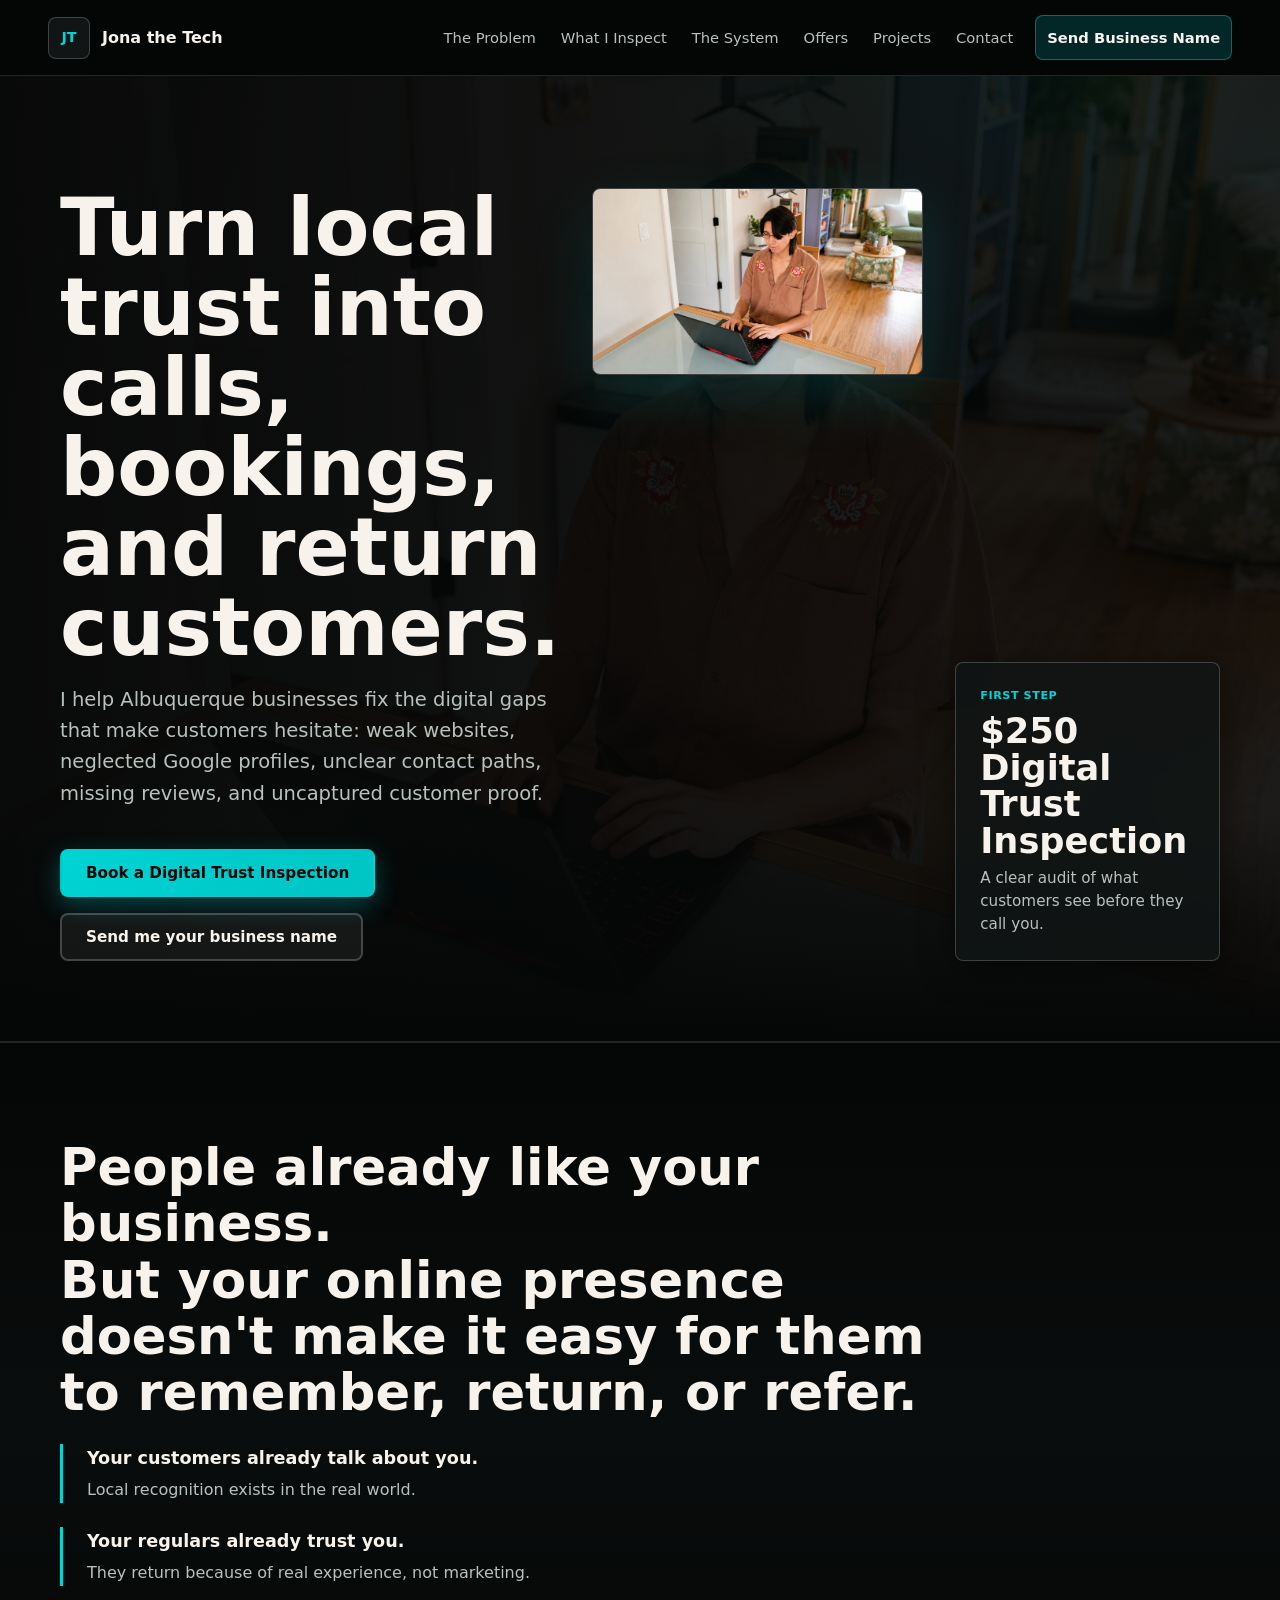
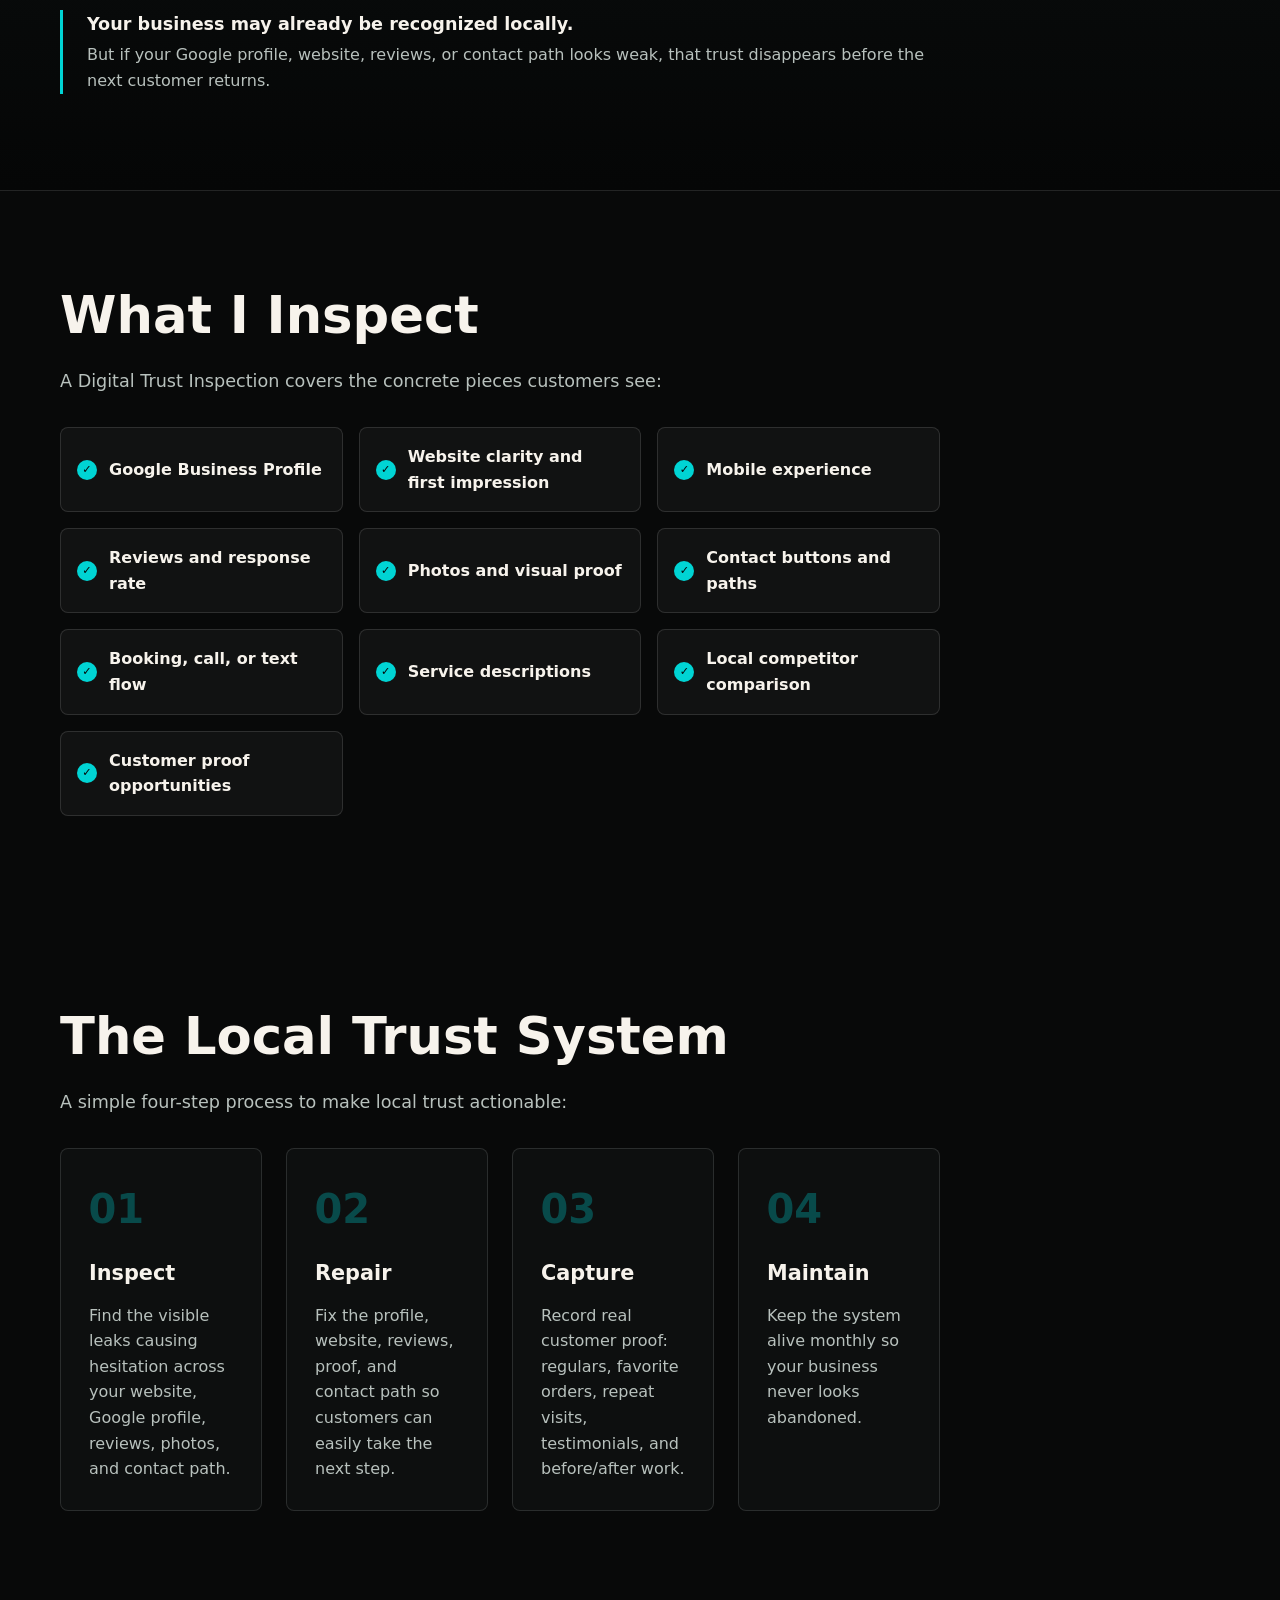
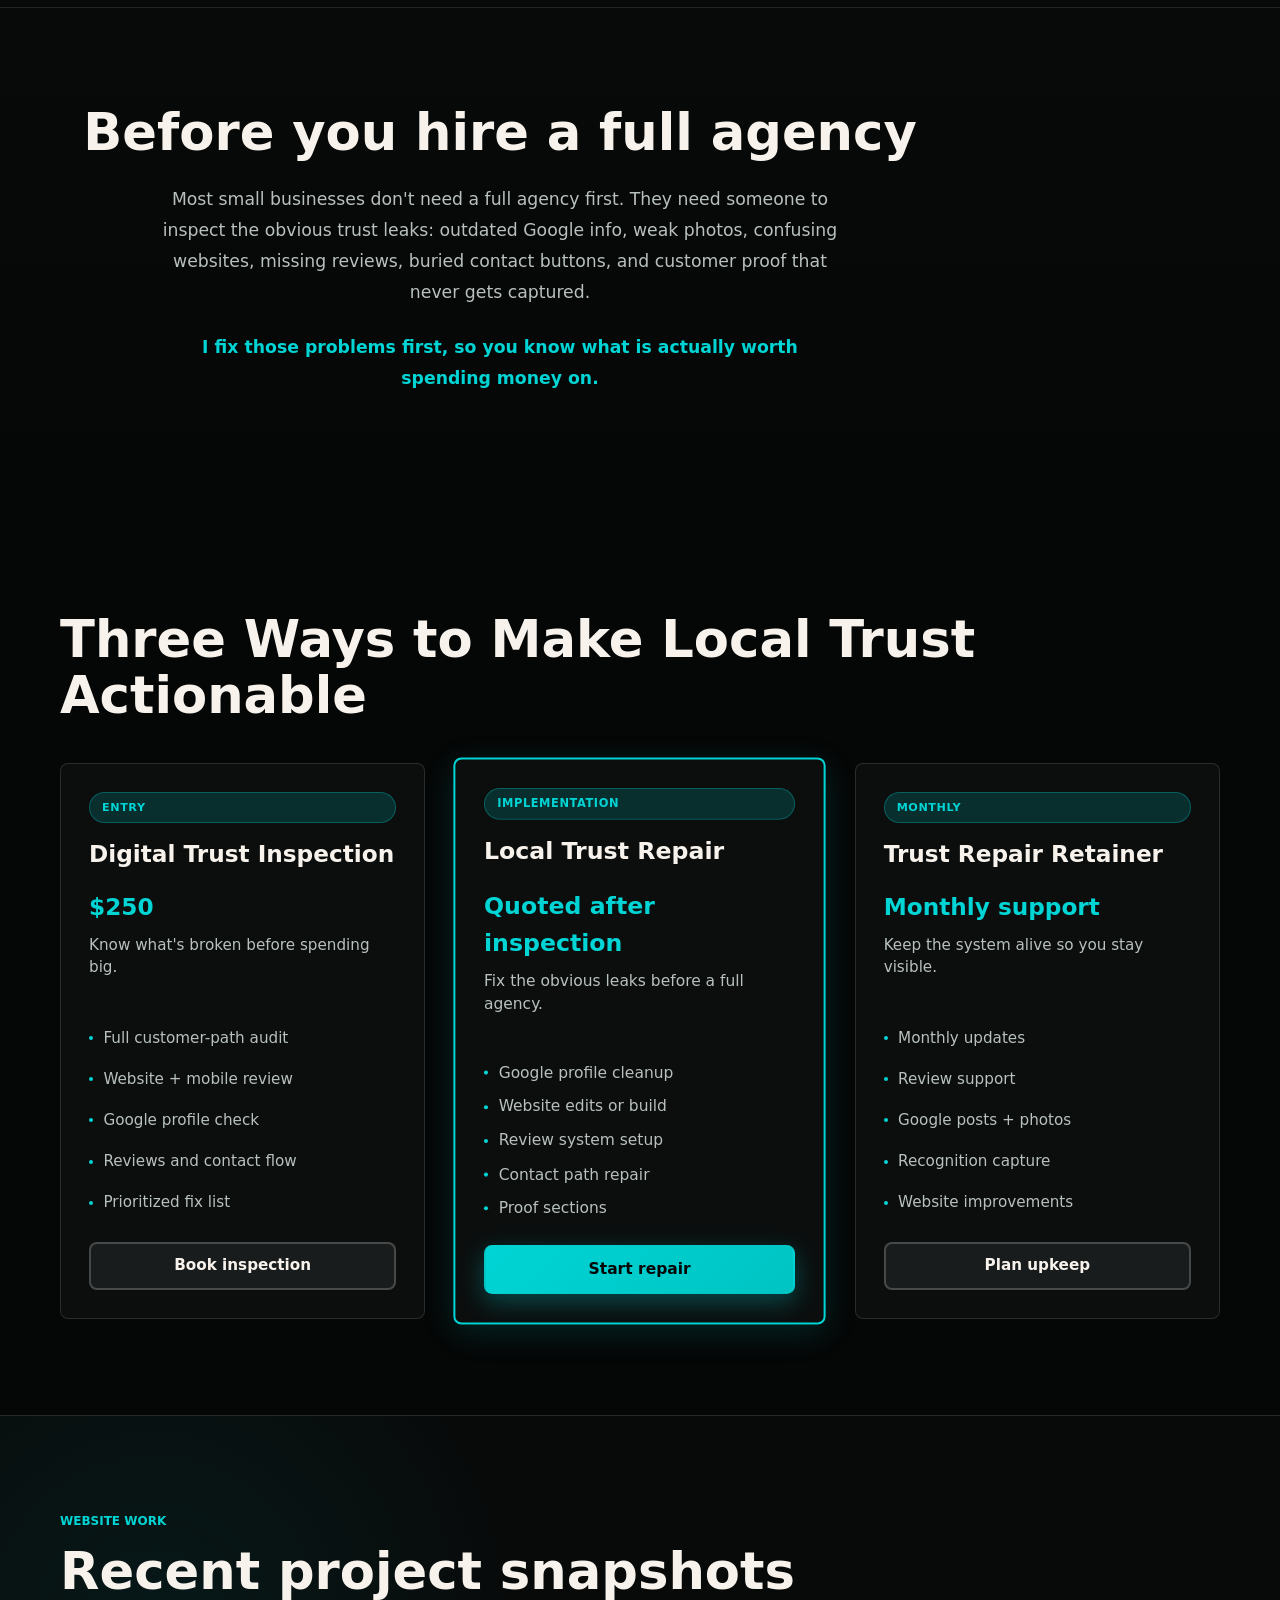
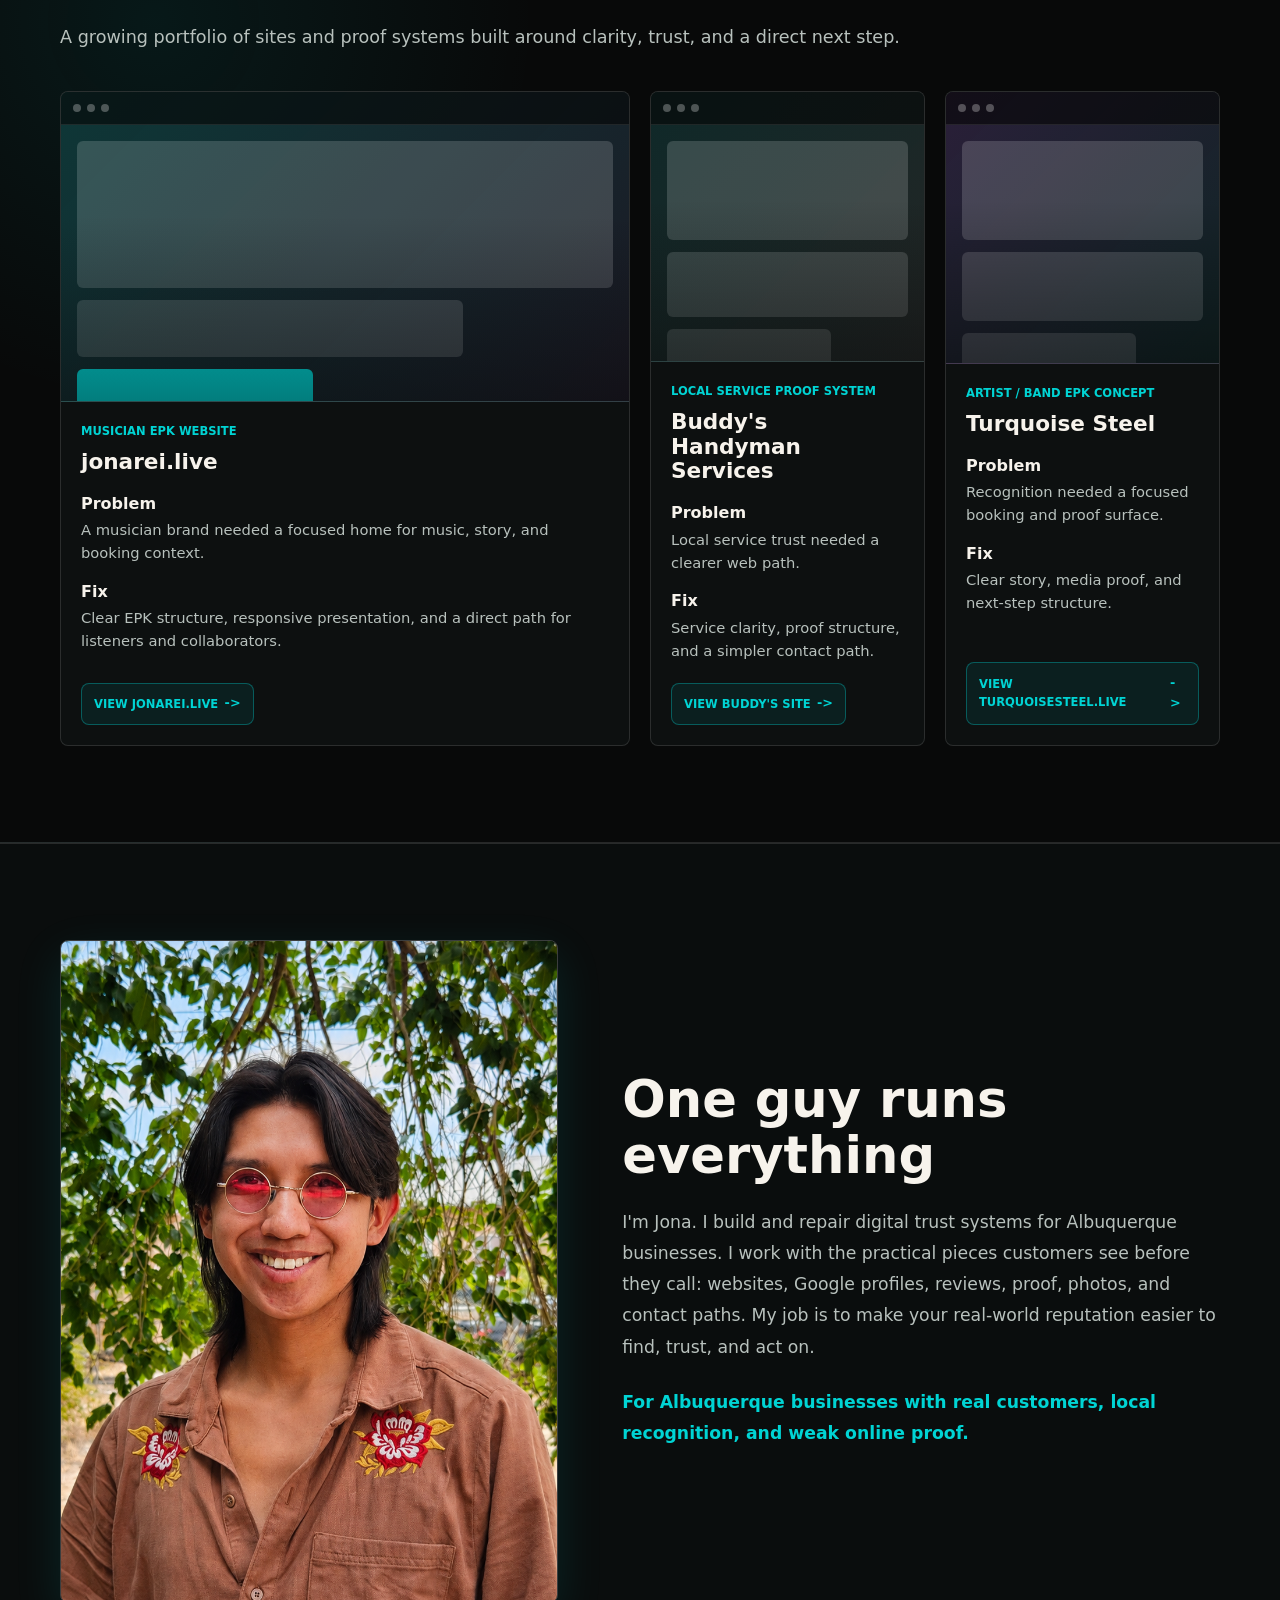
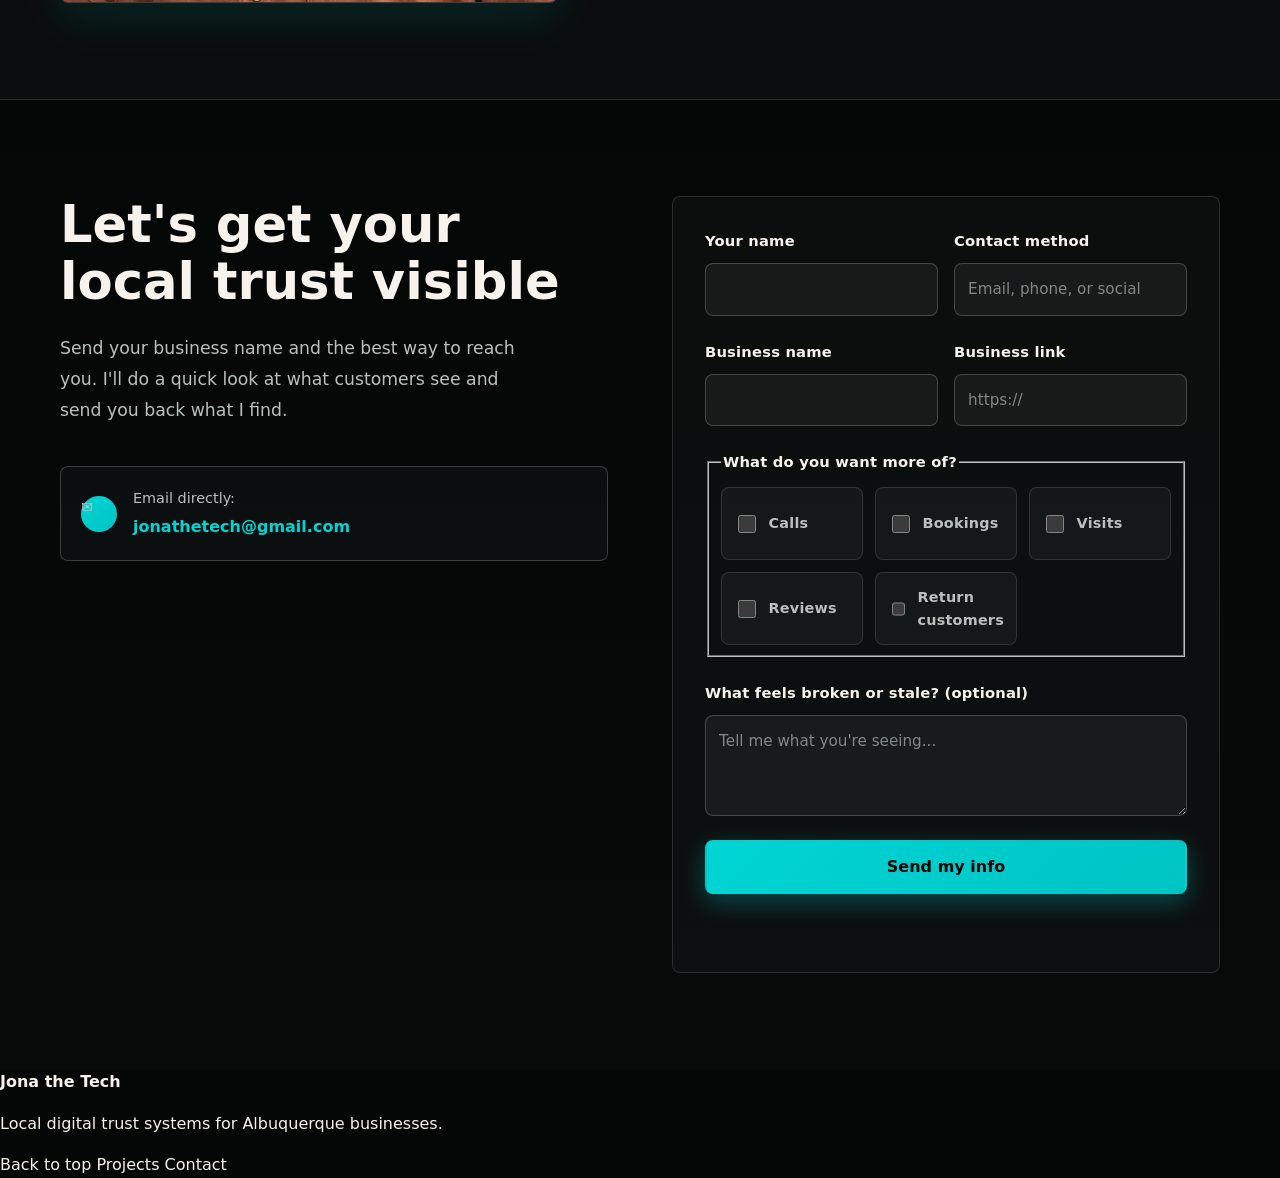
==== commit 7c6f0361: "project thumbnail updates" ====
--- a/index.html
+++ b/index.html
@@ -256,6 +256,15 @@
           <div class="projects-grid" aria-label="Website project portfolio">
             <article class="project-card project-card--featured fade-in">
               <figure class="project-thumb project-thumb--jona" aria-label="jonarei.live musician EPK website thumbnail">
+                <img
+                  class="project-thumb__image"
+                  src="[data-uri]"
+                  alt="Live screenshot of the jonarei.live musician EPK website"
+                  data-screenshot-url="https://jonarei.live"
+                  loading="eager"
+                  decoding="async"
+                  referrerpolicy="no-referrer"
+                >
                 <div class="project-thumb__chrome" aria-hidden="true">
                   <span></span>
                   <span></span>
@@ -286,6 +295,15 @@
 
             <article class="project-card fade-in">
               <figure class="project-thumb project-thumb--service" aria-label="Buddy's Handyman Services website thumbnail">
+                <img
+                  class="project-thumb__image"
+                  src="[data-uri]"
+                  alt="Live screenshot of the Buddy's Handyman Services website"
+                  data-screenshot-url="https://buddyshandymanservices.com"
+                  loading="eager"
+                  decoding="async"
+                  referrerpolicy="no-referrer"
+                >
                 <div class="project-thumb__chrome" aria-hidden="true">
                   <span></span>
                   <span></span>
@@ -316,6 +334,15 @@
 
             <article class="project-card fade-in">
               <figure class="project-thumb project-thumb--epk" aria-label="Turquoise Steel EPK website thumbnail">
+                <img
+                  class="project-thumb__image"
+                  src="[data-uri]"
+                  alt="Live screenshot of the Turquoise Steel website"
+                  data-screenshot-url="https://turquoisesteel.live"
+                  loading="eager"
+                  decoding="async"
+                  referrerpolicy="no-referrer"
+                >
                 <div class="project-thumb__chrome" aria-hidden="true">
                   <span></span>
                   <span></span>
--- a/styles.css
+++ b/styles.css
@@ -1114,6 +1114,29 @@
   background: var(--surface);
 }
 
+.project-thumb__image {
+  position: absolute;
+  inset: 0;
+  z-index: 1;
+  width: 100%;
+  height: 100%;
+  object-fit: cover;
+  opacity: 0;
+  transition: opacity 400ms ease, transform 600ms ease;
+}
+
+.project-thumb.has-screenshot .project-thumb__image {
+  opacity: 1;
+}
+
+.project-card:hover .project-thumb.has-screenshot .project-thumb__image {
+  transform: scale(1.025);
+}
+
+.project-thumb.has-screenshot .project-thumb__screen {
+  opacity: 0;
+}
+
 .project-card--featured .project-thumb {
   min-height: 310px;
 }
@@ -1127,6 +1150,8 @@
 }
 
 .project-thumb__chrome {
+  position: relative;
+  z-index: 2;
   display: flex;
   gap: 0.38rem;
   padding: 0.75rem;
@@ -1142,6 +1167,8 @@
 }
 
 .project-thumb__screen {
+  position: relative;
+  z-index: 0;
   display: grid;
   gap: 0.75rem;
   min-height: 100%;
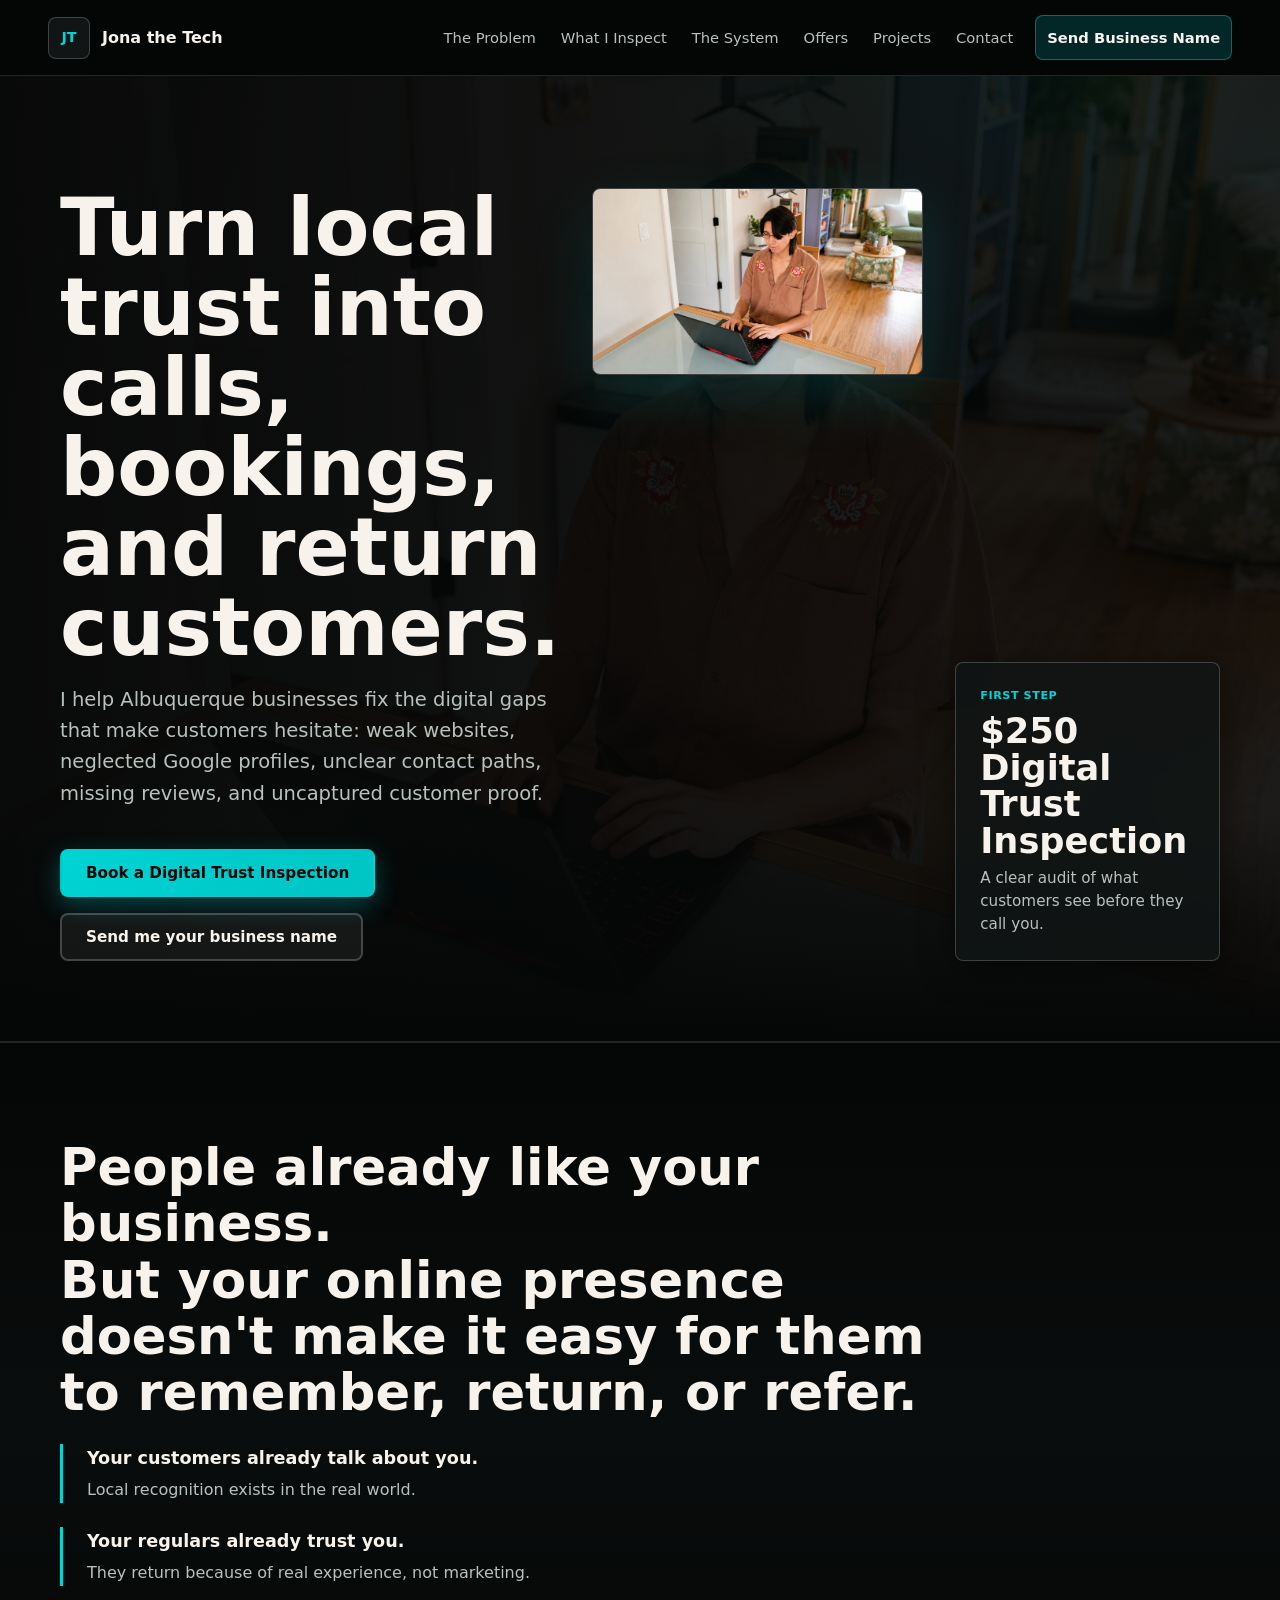
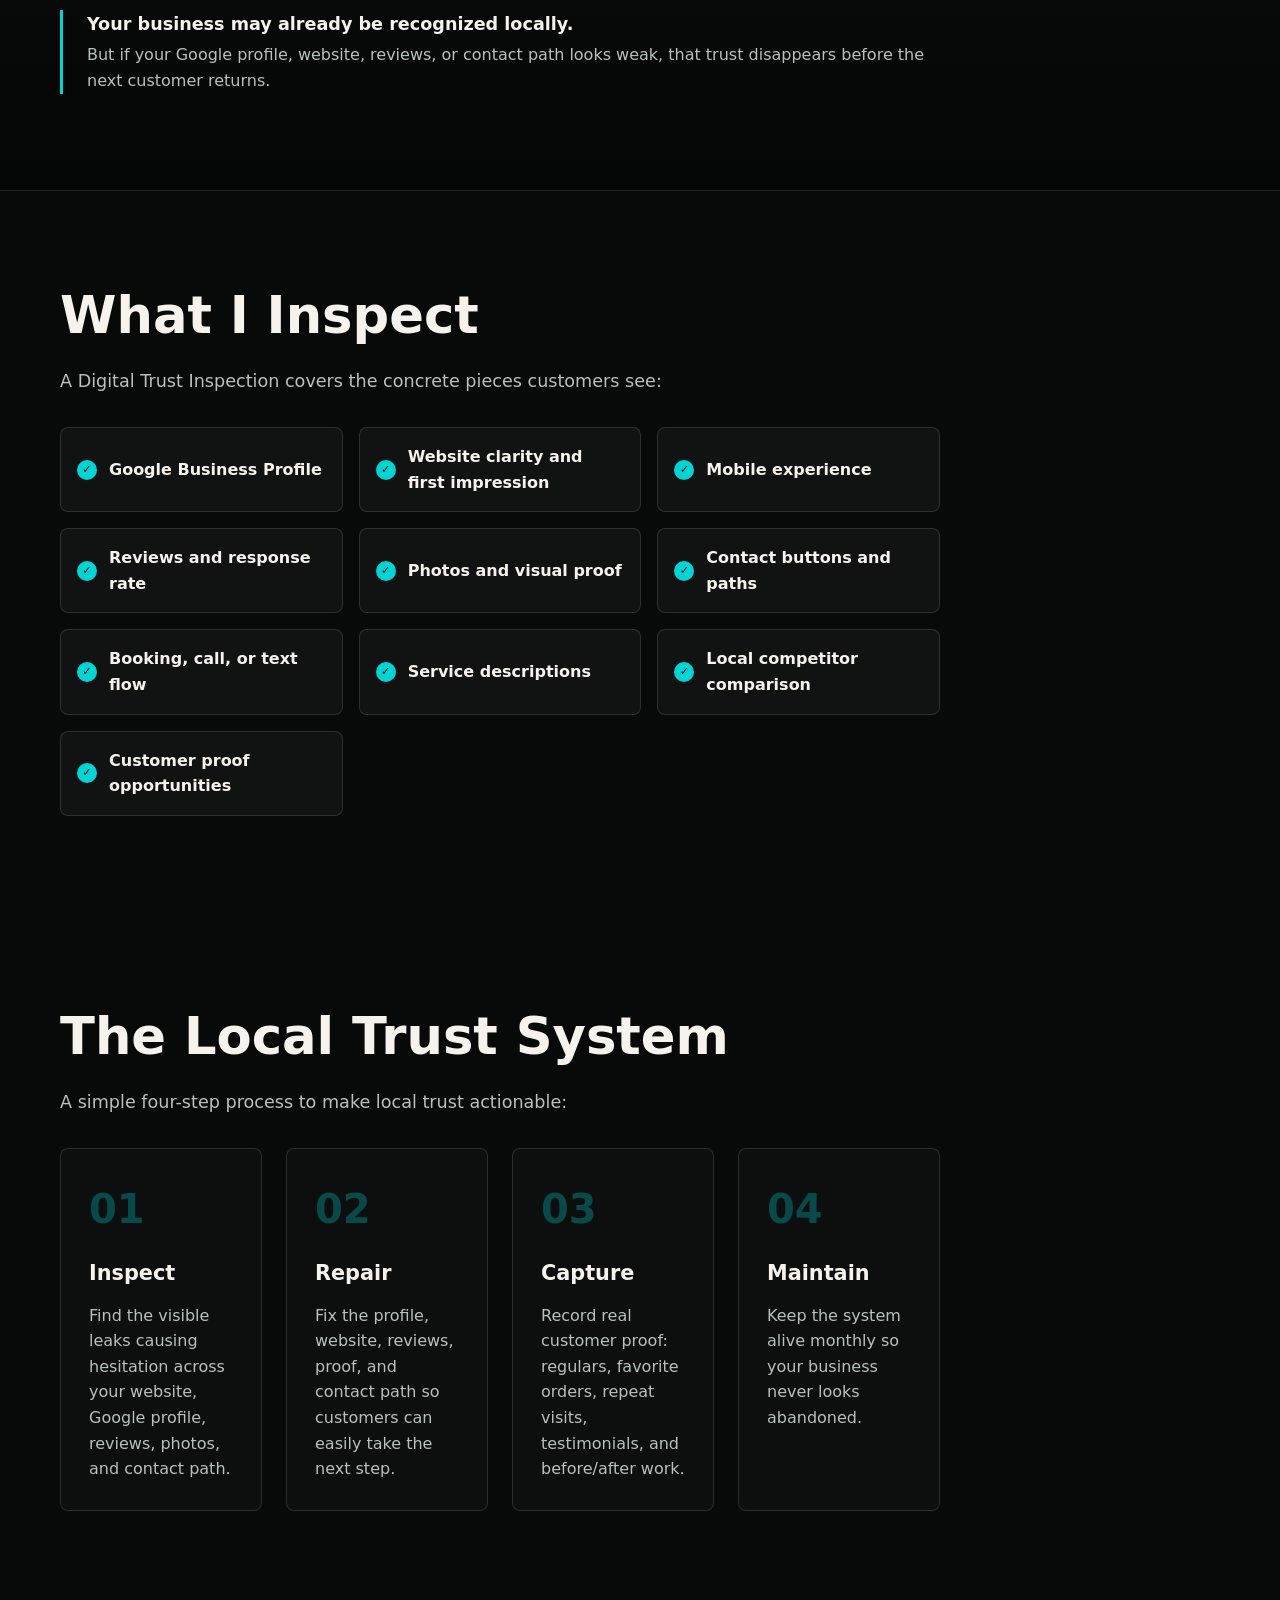
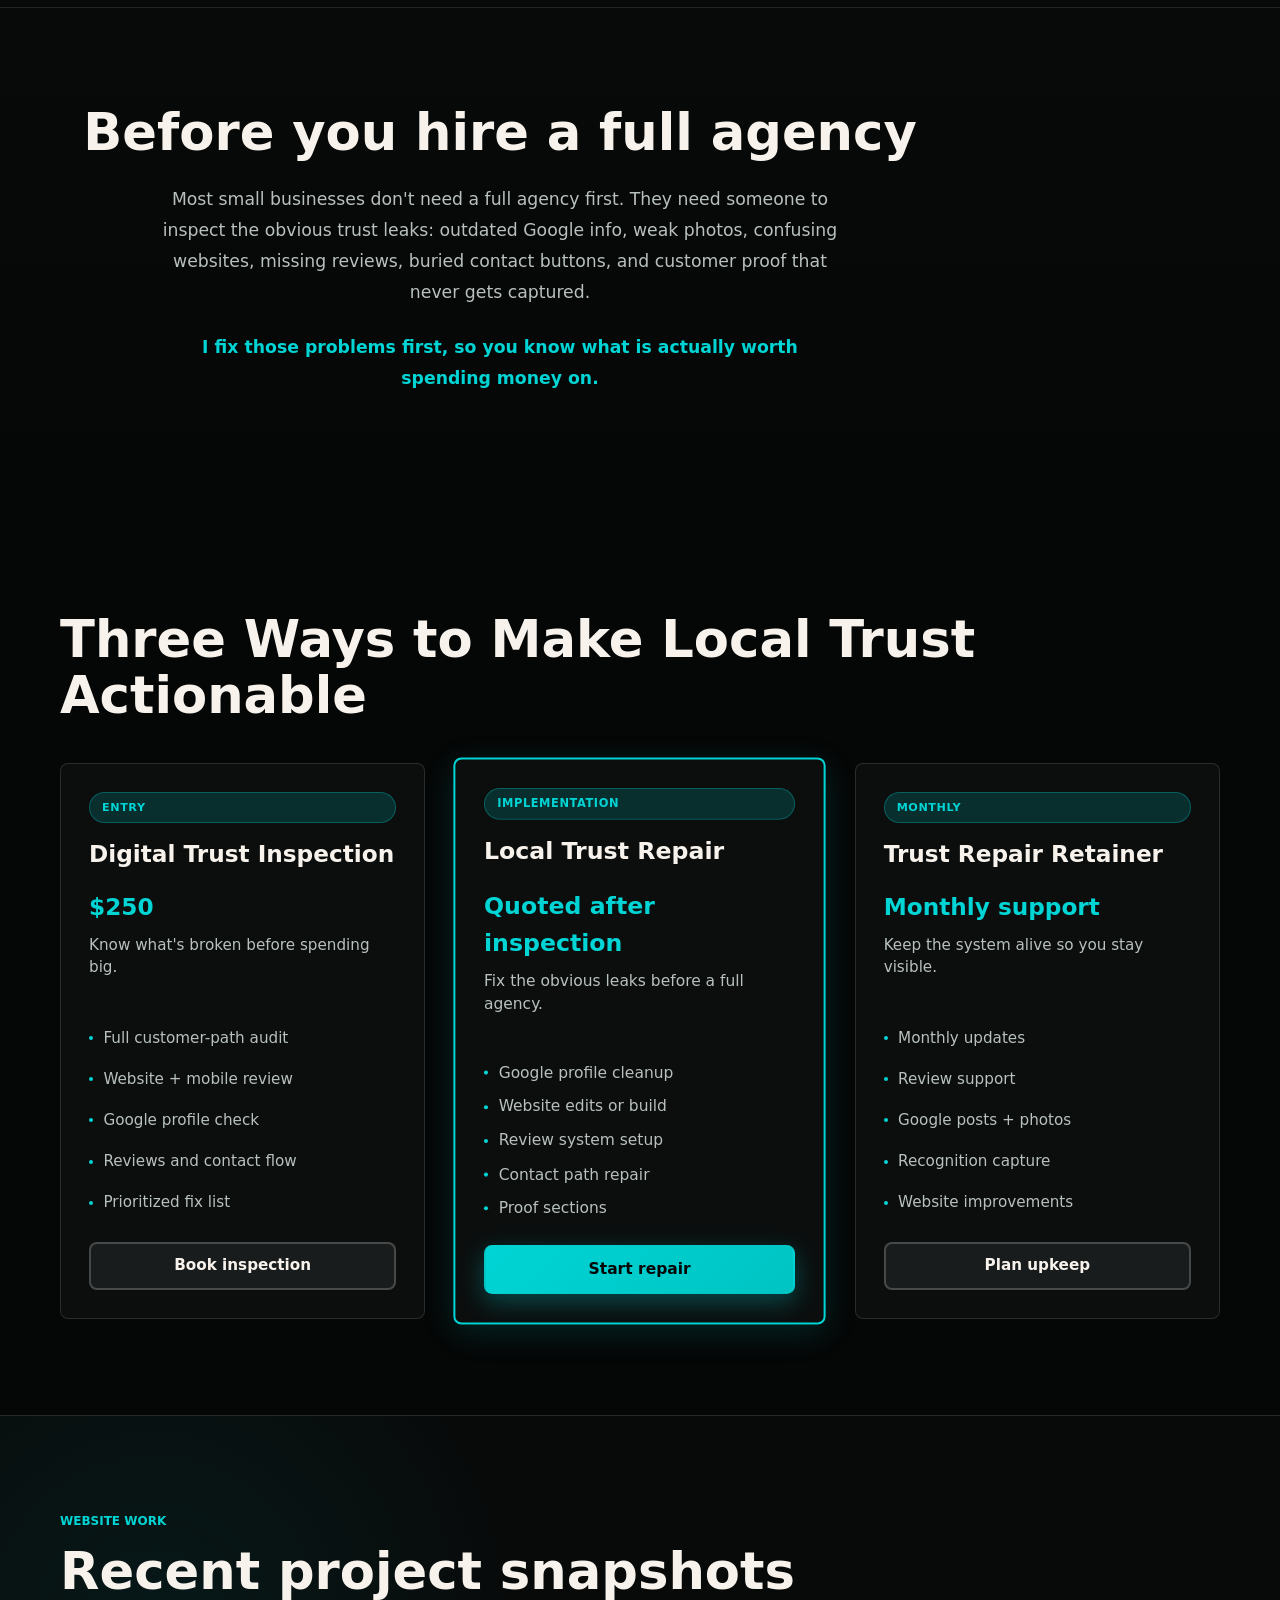
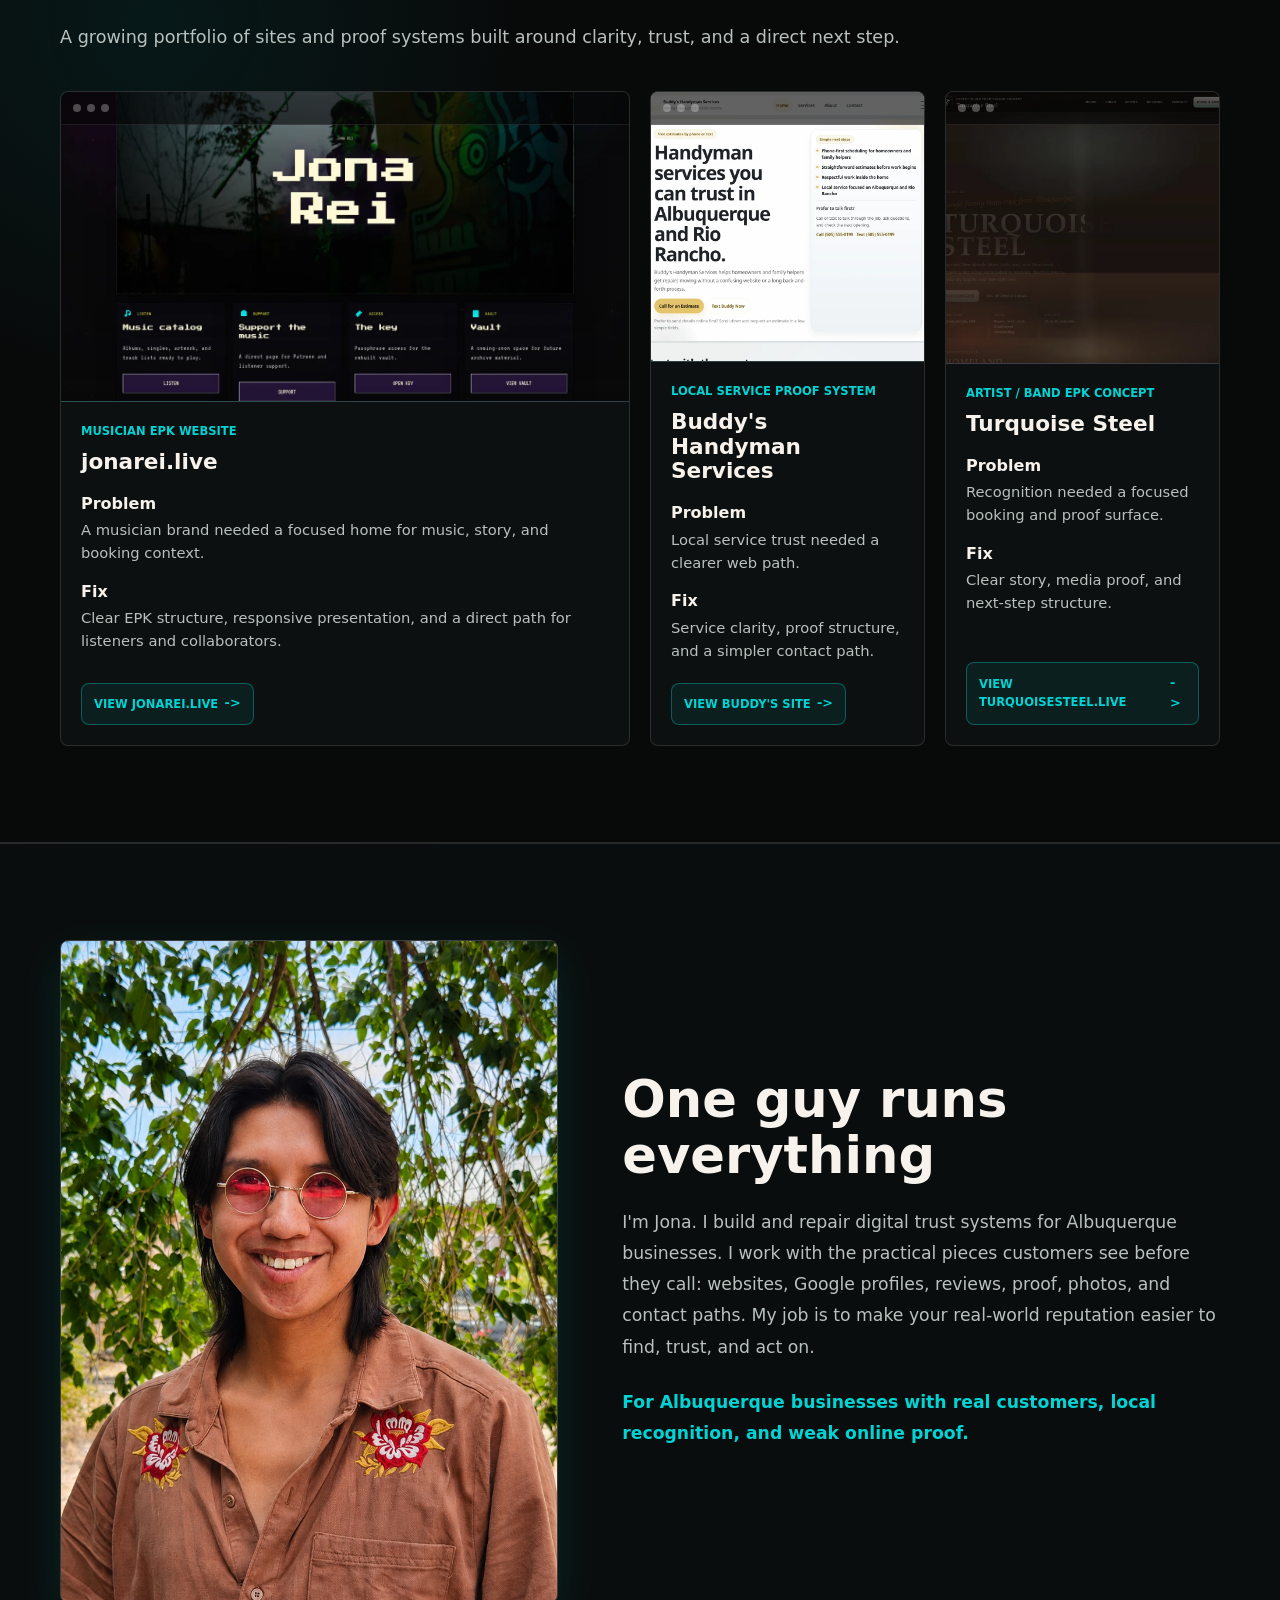
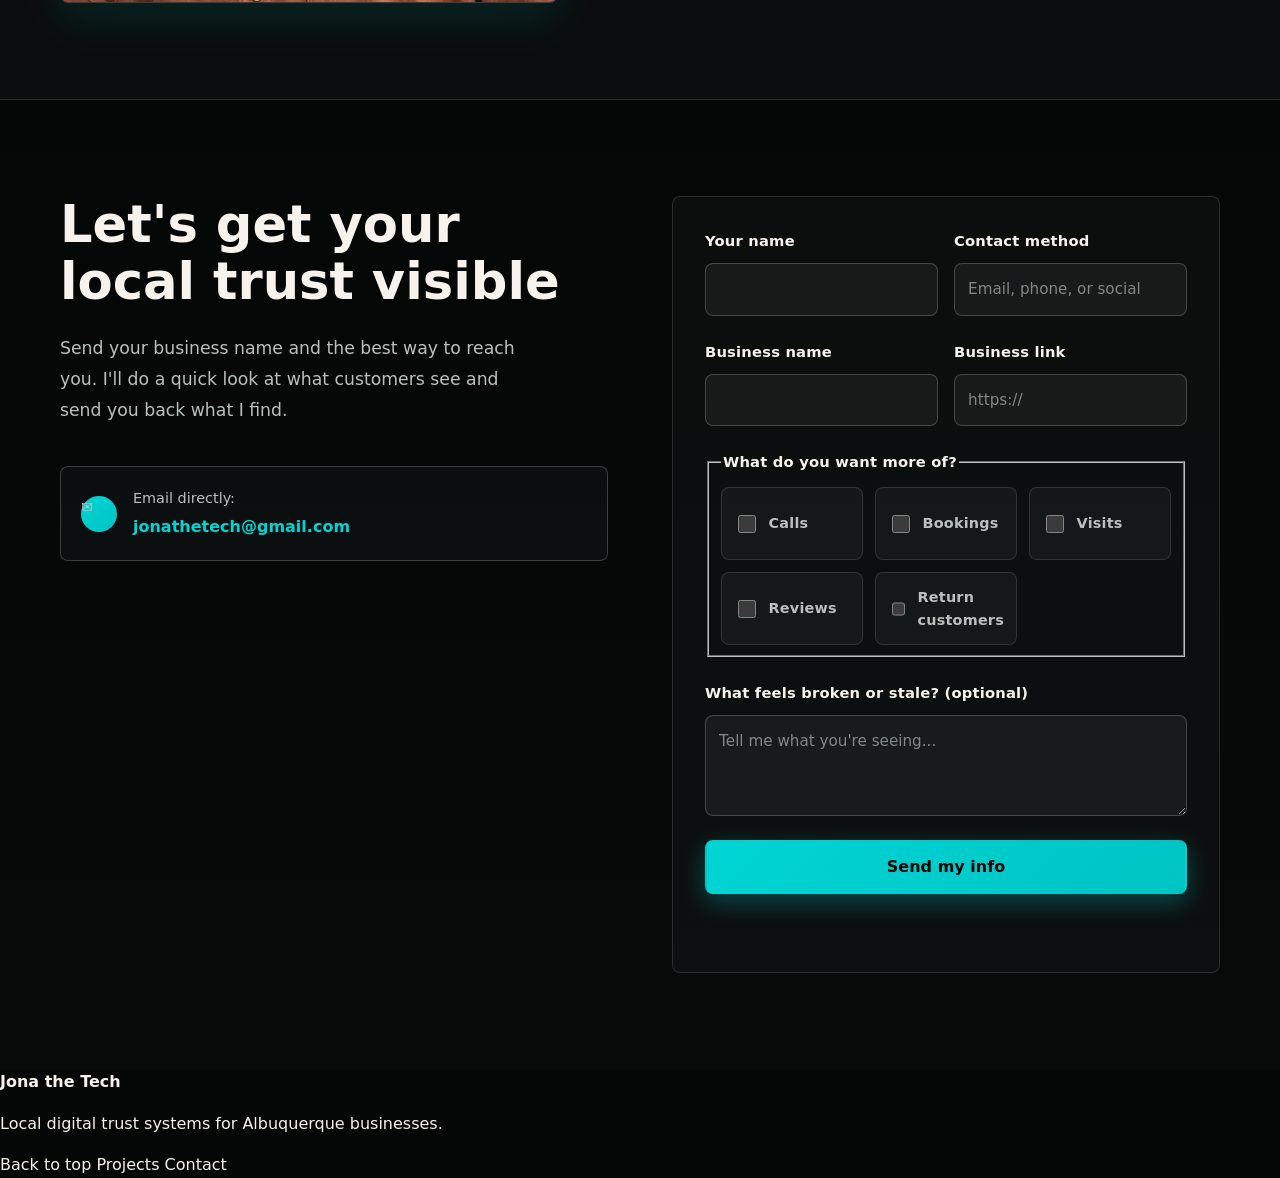
==== commit ae716802: "fixed thumbnails and removed thumbnail generation service" ====
--- a/index.html
+++ b/index.html
@@ -255,15 +255,15 @@
 
           <div class="projects-grid" aria-label="Website project portfolio">
             <article class="project-card project-card--featured fade-in">
-              <figure class="project-thumb project-thumb--jona" aria-label="jonarei.live musician EPK website thumbnail">
+              <figure class="project-thumb project-thumb--jona has-screenshot" aria-label="jonarei.live musician EPK website thumbnail">
                 <img
                   class="project-thumb__image"
-                  src="[data-uri]"
-                  alt="Live screenshot of the jonarei.live musician EPK website"
-                  data-screenshot-url="https://jonarei.live"
-                  loading="eager"
+                  src="assets/projects/jonarei-live.webp"
+                  alt="Screenshot of the jonarei.live musician EPK website"
+                  width="1200"
+                  height="917"
+                  loading="lazy"
                   decoding="async"
-                  referrerpolicy="no-referrer"
                 >
                 <div class="project-thumb__chrome" aria-hidden="true">
                   <span></span>
@@ -294,15 +294,15 @@
             </article>
 
             <article class="project-card fade-in">
-              <figure class="project-thumb project-thumb--service" aria-label="Buddy's Handyman Services website thumbnail">
+              <figure class="project-thumb project-thumb--service has-screenshot" aria-label="Buddy's Handyman Services website thumbnail">
                 <img
                   class="project-thumb__image"
-                  src="[data-uri]"
-                  alt="Live screenshot of the Buddy's Handyman Services website"
-                  data-screenshot-url="https://buddyshandymanservices.com"
-                  loading="eager"
+                  src="assets/projects/buddys-handyman-services.webp"
+                  alt="Screenshot of the Buddy's Handyman Services website"
+                  width="1200"
+                  height="917"
+                  loading="lazy"
                   decoding="async"
-                  referrerpolicy="no-referrer"
                 >
                 <div class="project-thumb__chrome" aria-hidden="true">
                   <span></span>
@@ -333,15 +333,15 @@
             </article>
 
             <article class="project-card fade-in">
-              <figure class="project-thumb project-thumb--epk" aria-label="Turquoise Steel EPK website thumbnail">
+              <figure class="project-thumb project-thumb--epk has-screenshot" aria-label="Turquoise Steel EPK website thumbnail">
                 <img
                   class="project-thumb__image"
-                  src="[data-uri]"
-                  alt="Live screenshot of the Turquoise Steel website"
-                  data-screenshot-url="https://turquoisesteel.live"
-                  loading="eager"
+                  src="assets/projects/turquoise-steel.webp"
+                  alt="Screenshot of the Turquoise Steel website"
+                  width="1200"
+                  height="917"
+                  loading="lazy"
                   decoding="async"
-                  referrerpolicy="no-referrer"
                 >
                 <div class="project-thumb__chrome" aria-hidden="true">
                   <span></span>
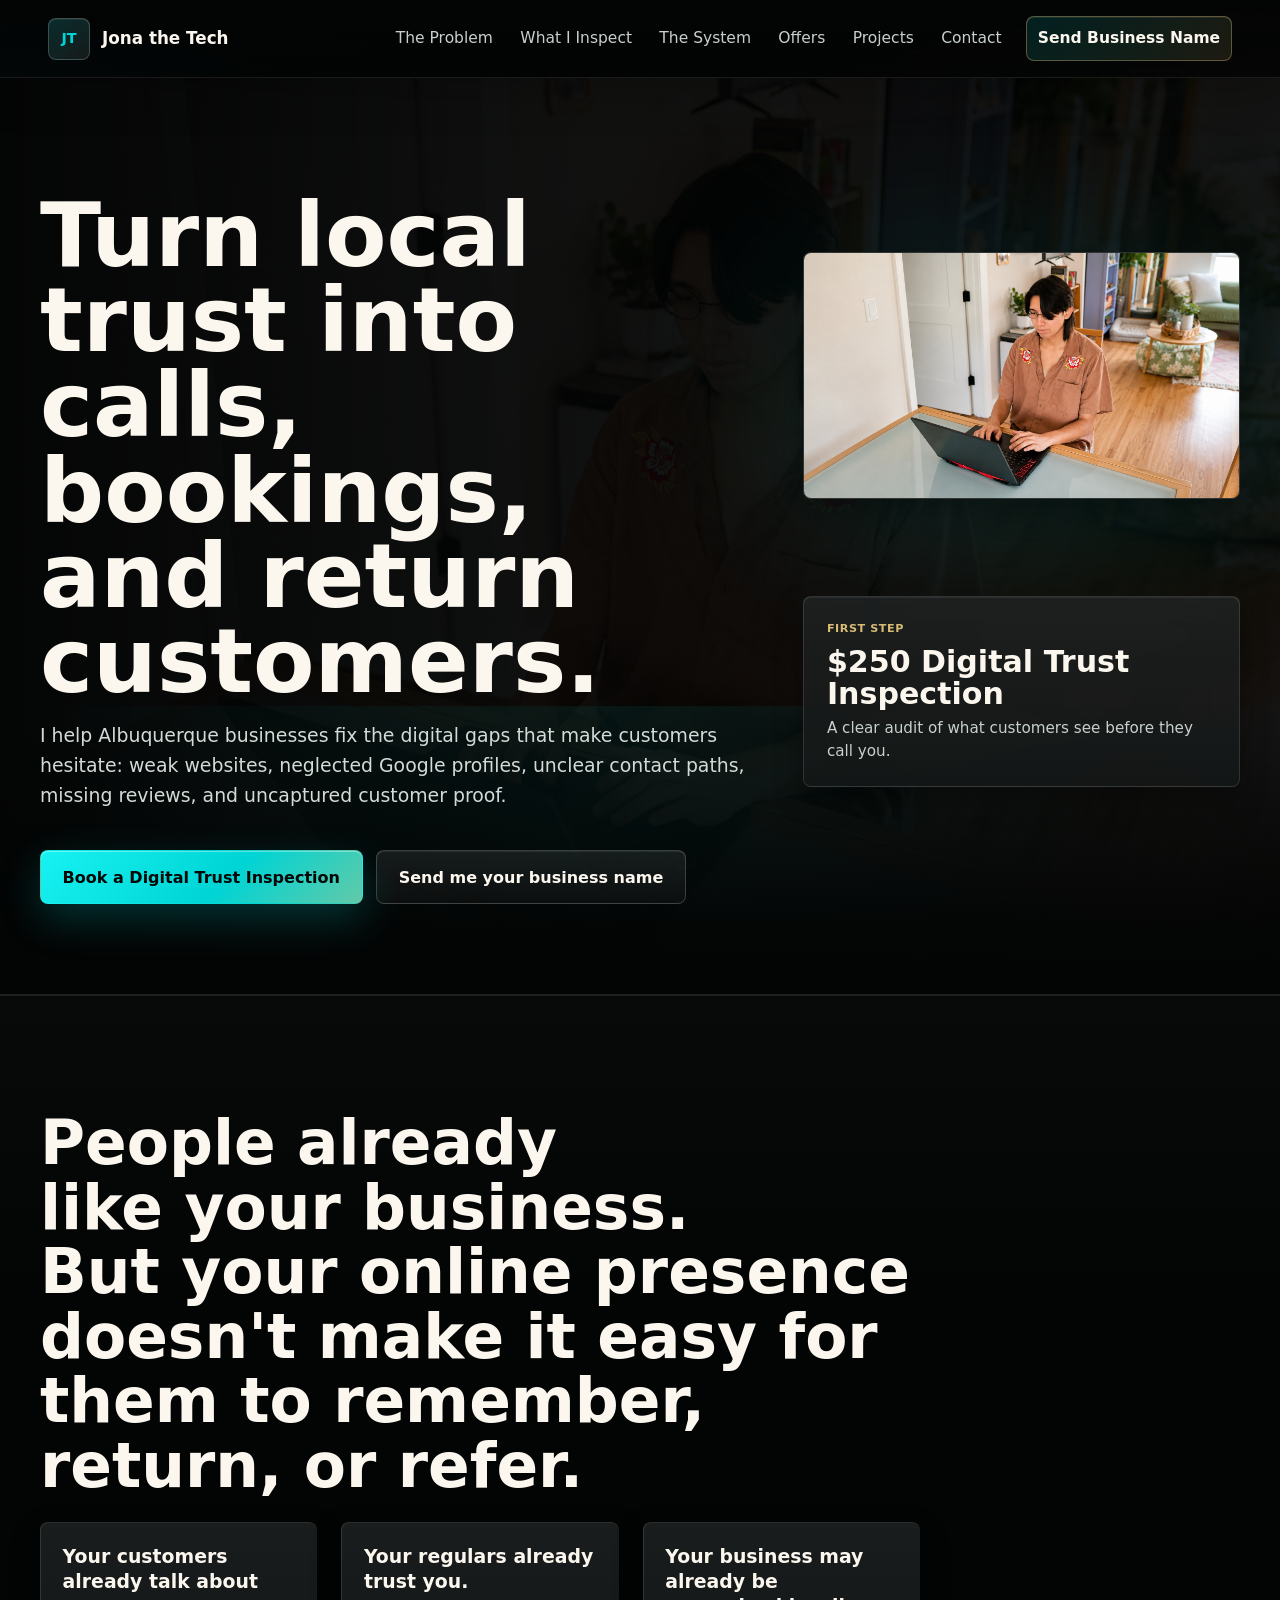
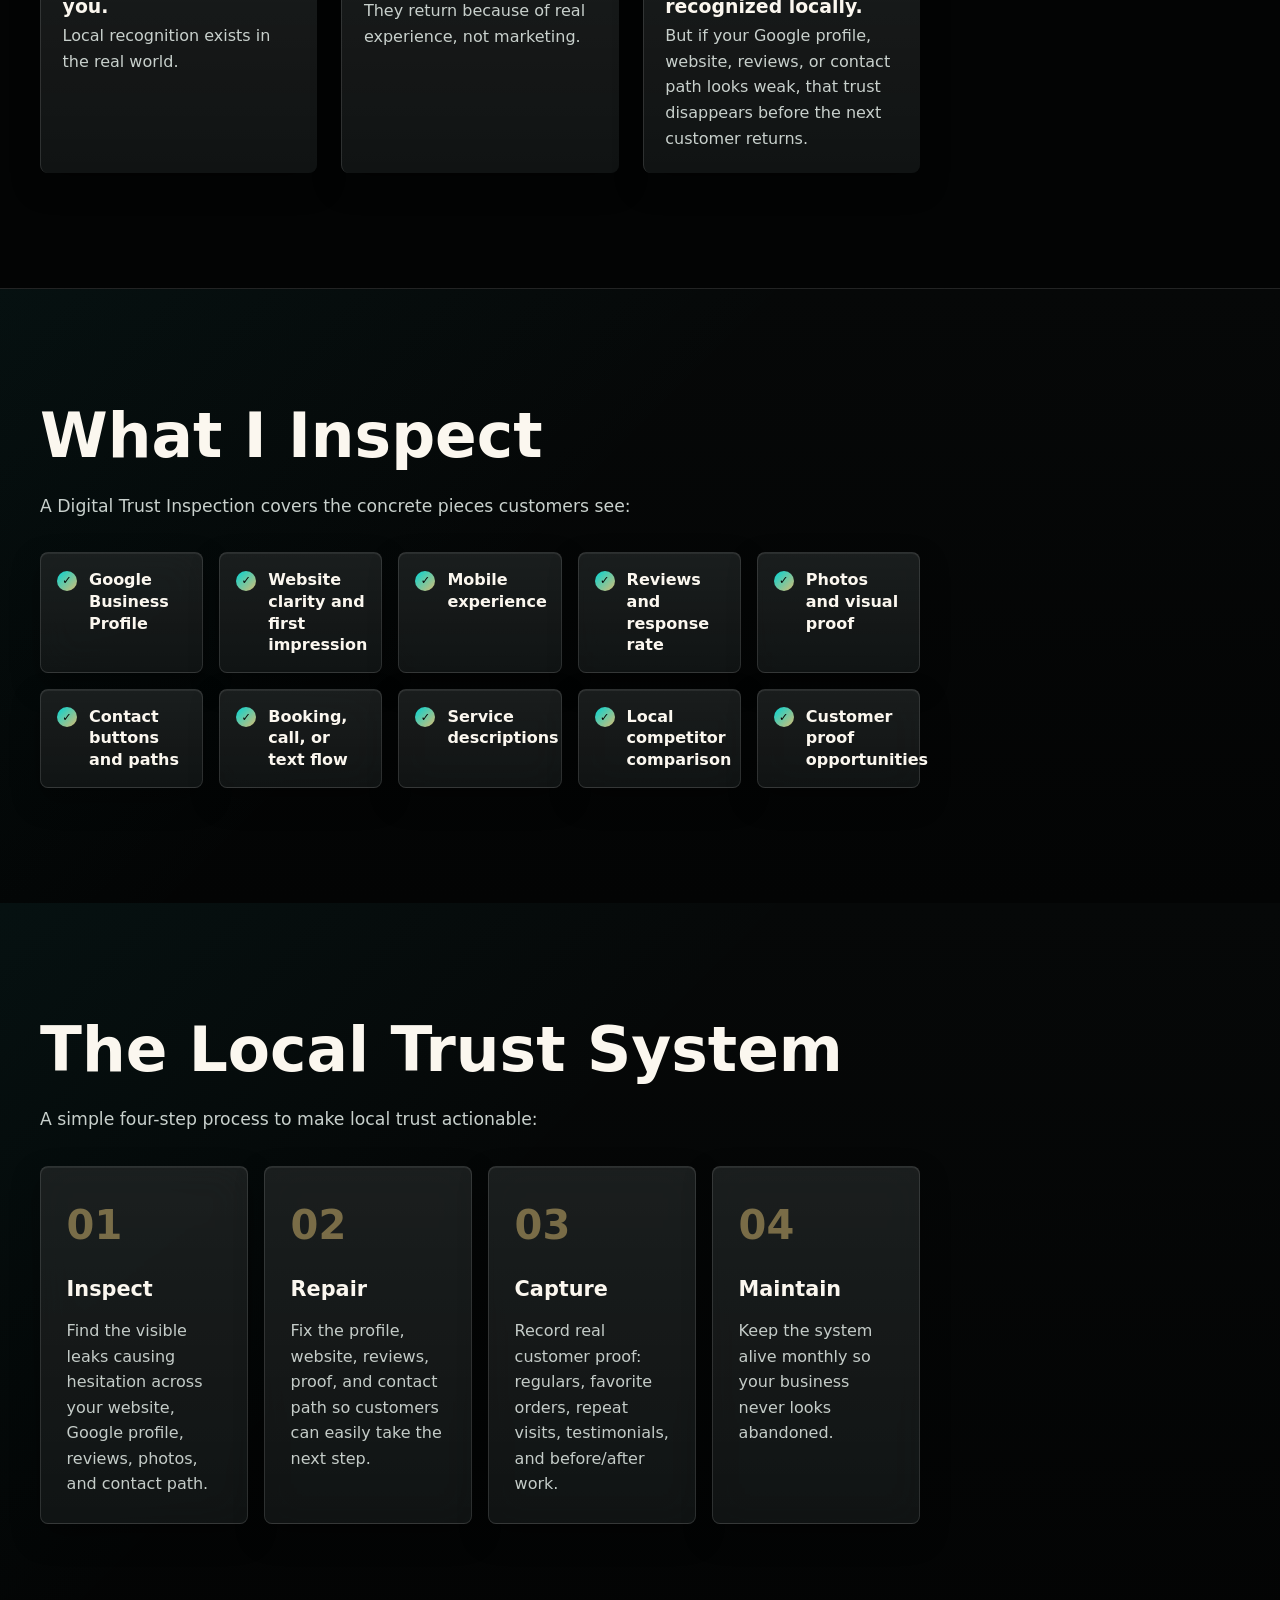
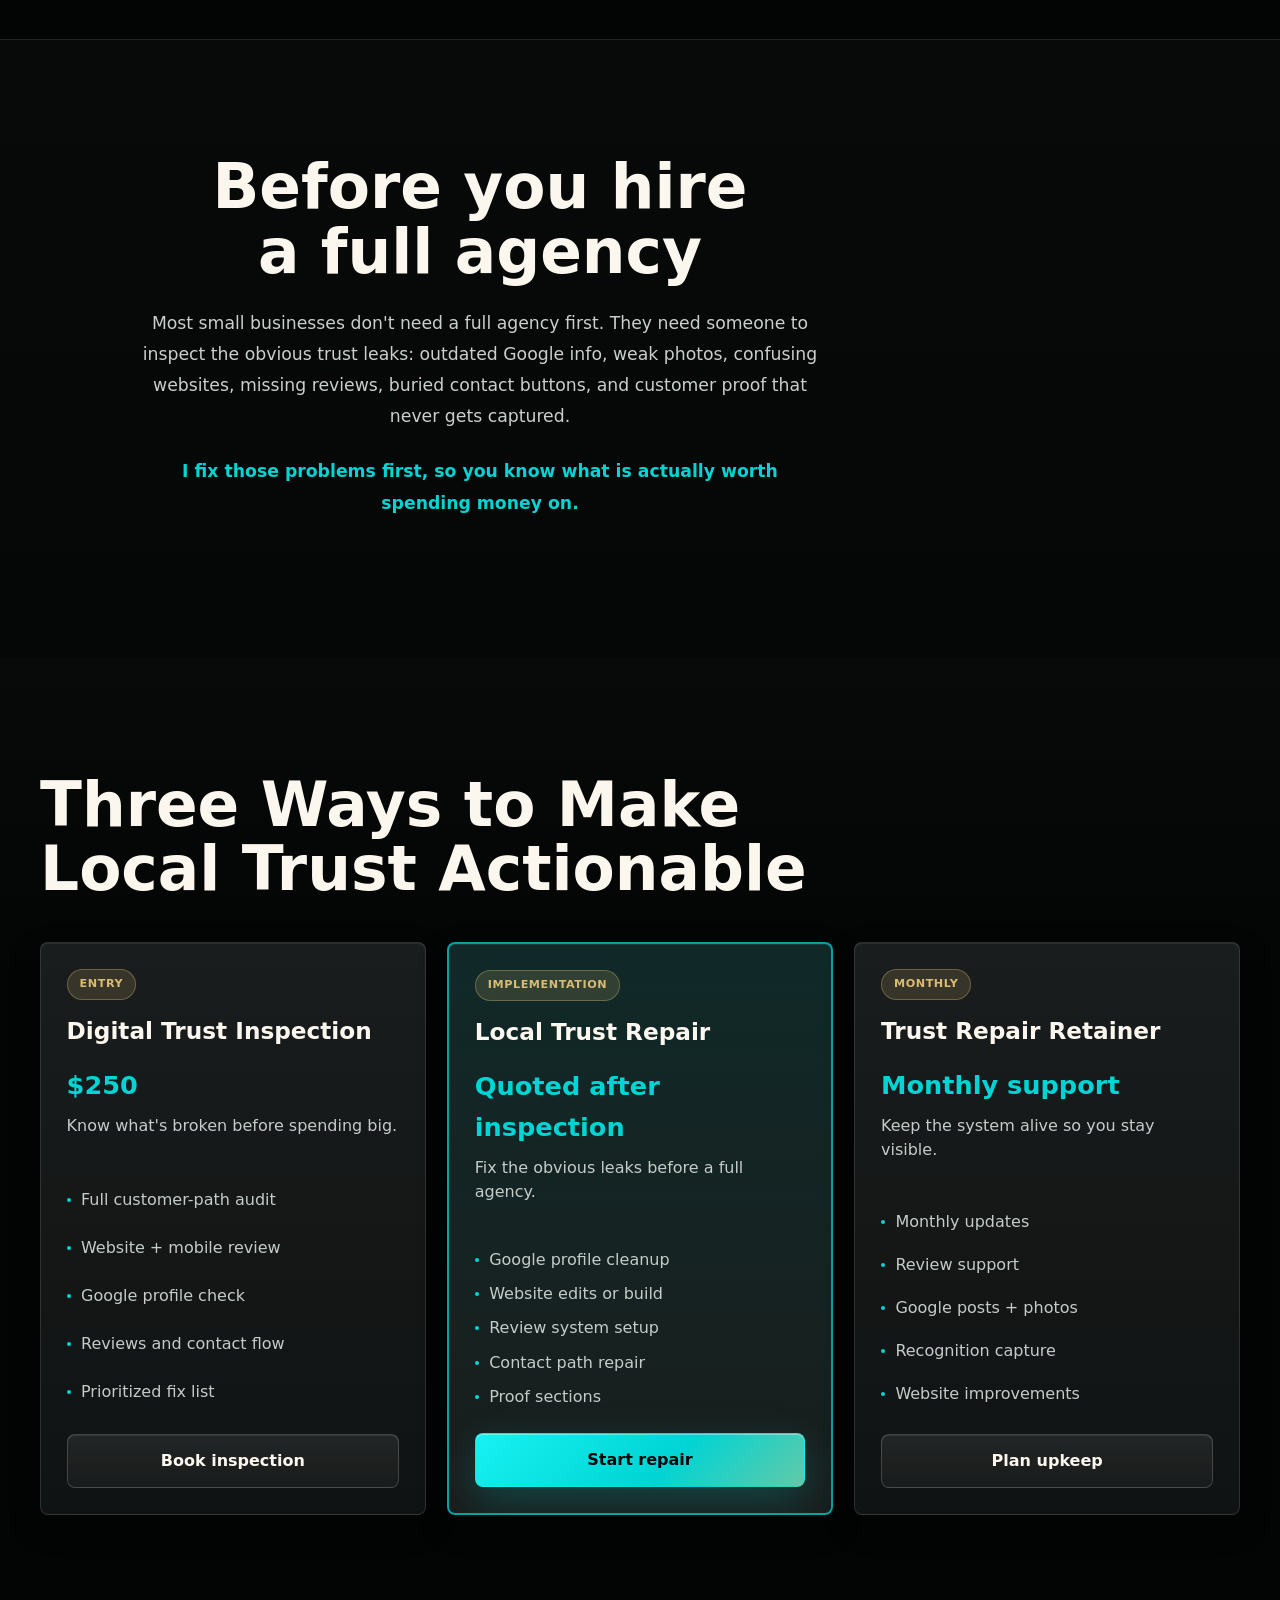
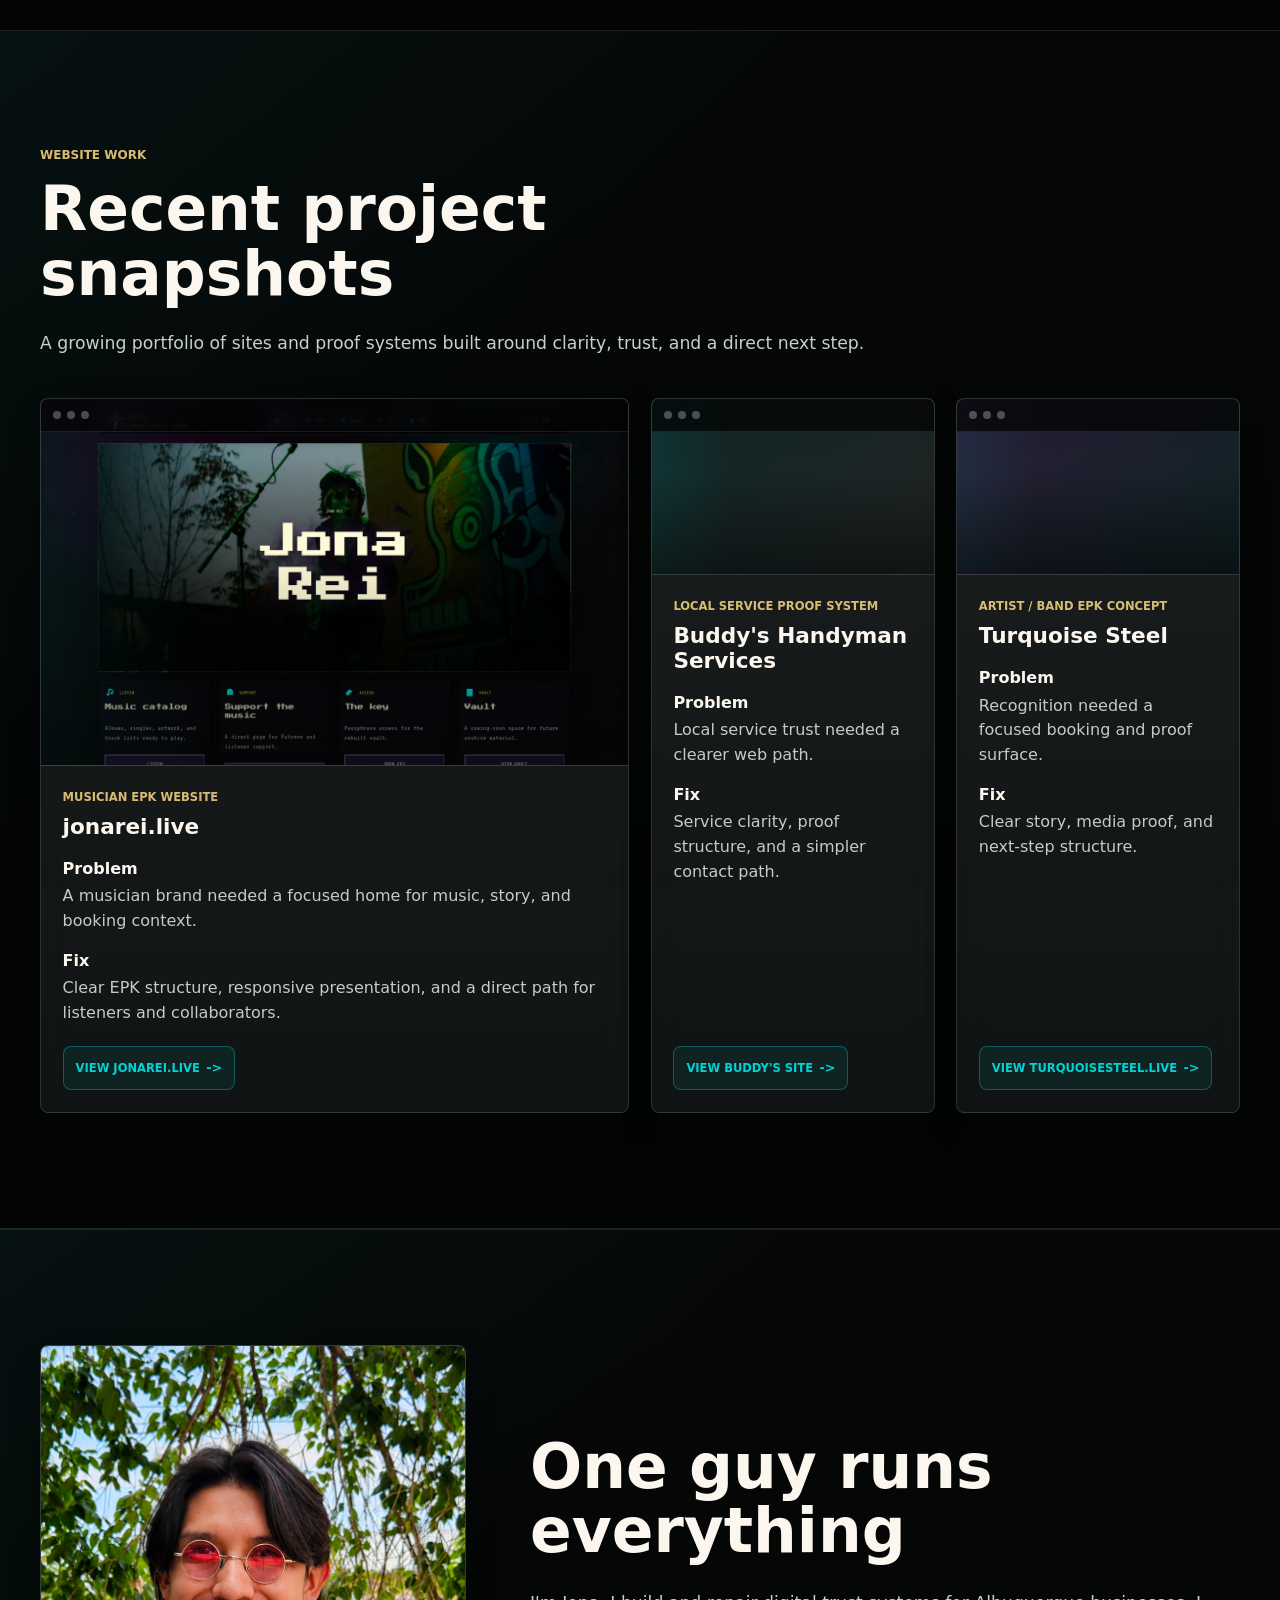
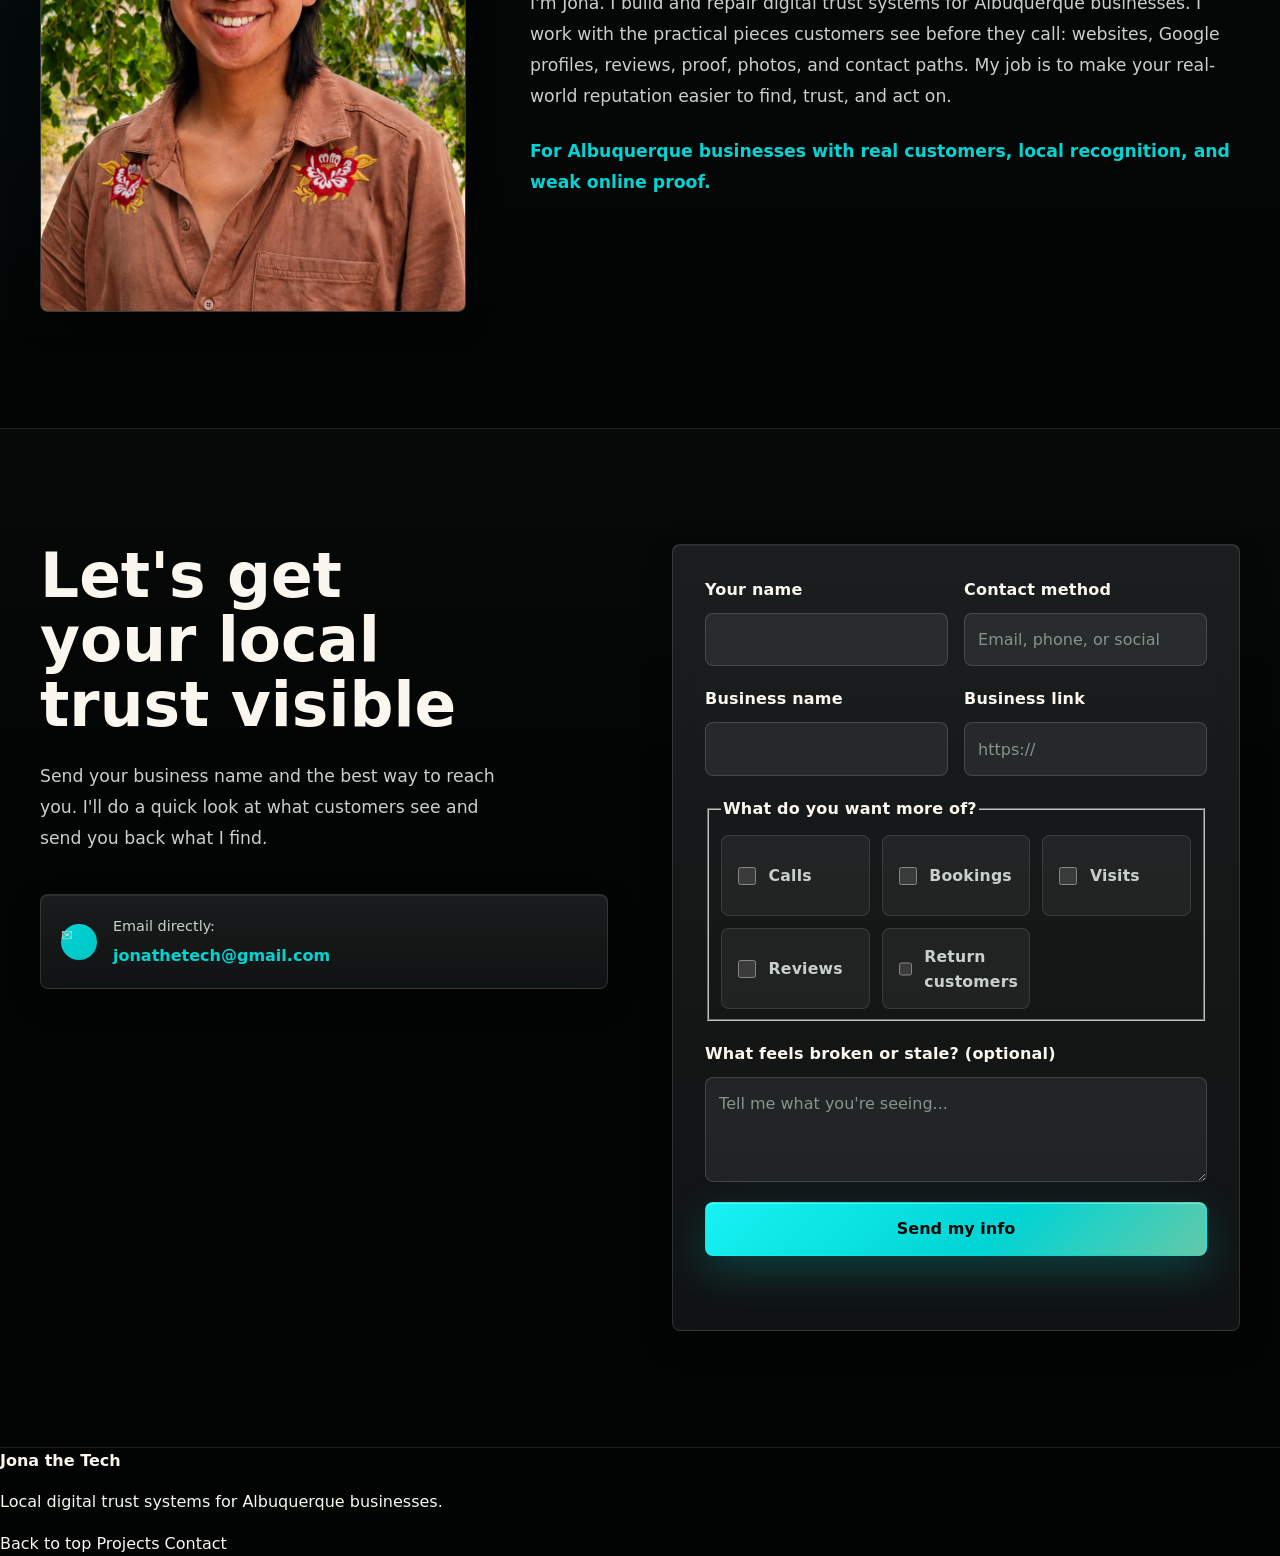
==== commit b9d77d62: "Upgraded site through styling/behavior" ====
--- a/index.html
+++ b/index.html
@@ -262,7 +262,7 @@
                   alt="Screenshot of the jonarei.live musician EPK website"
                   width="1200"
                   height="917"
-                  loading="lazy"
+                  loading="eager"
                   decoding="async"
                 >
                 <div class="project-thumb__chrome" aria-hidden="true">
@@ -301,7 +301,7 @@
                   alt="Screenshot of the Buddy's Handyman Services website"
                   width="1200"
                   height="917"
-                  loading="lazy"
+                  loading="eager"
                   decoding="async"
                 >
                 <div class="project-thumb__chrome" aria-hidden="true">
@@ -340,7 +340,7 @@
                   alt="Screenshot of the Turquoise Steel website"
                   width="1200"
                   height="917"
-                  loading="lazy"
+                  loading="eager"
                   decoding="async"
                 >
                 <div class="project-thumb__chrome" aria-hidden="true">
--- a/styles.css
+++ b/styles.css
@@ -1,28 +1,34 @@
 :root {
   color-scheme: dark;
-  --bg: #050606;
-  --bg-raised: #0b0d0d;
-  --surface: #111515;
-  --surface-strong: #161b1a;
-  --line: rgba(255, 255, 255, 0.12);
+  --bg: #030404;
+  --bg-raised: #090b0b;
+  --surface: #101313;
+  --surface-strong: #171b1a;
+  --glass: rgba(14, 17, 17, 0.78);
+  --glass-strong: rgba(21, 25, 24, 0.9);
+  --line: rgba(255, 255, 255, 0.11);
   --line-strong: rgba(255, 255, 255, 0.2);
-  --text: #f7f3ec;
-  --muted: #b8c1bd;
-  --subtle: #7e8986;
+  --text: #fbf7ef;
+  --muted: #c8d0cc;
+  --subtle: #88938f;
   --accent: #00d4d4;
   --accent-soft: rgba(0, 212, 212, 0.16);
   --accent-dark: #0099cc;
+  --gold: #d9bc73;
+  --gold-soft: rgba(217, 188, 115, 0.16);
   --teal: #00d4d4;
   --clay: #9d4edd;
   --radius: 8px;
-  --shadow: 0 24px 80px rgba(0, 0, 0, 0.35);
-  --shadow-sm: 0 4px 12px rgba(0, 0, 0, 0.25);
-  --transition: all 300ms cubic-bezier(0.4, 0, 0.2, 1);
+  --shadow: 0 24px 80px rgba(0, 0, 0, 0.52);
+  --shadow-sm: 0 12px 28px rgba(0, 0, 0, 0.34);
+  --shadow-glow: 0 18px 70px rgba(0, 212, 212, 0.14);
+  --ease-premium: cubic-bezier(0.22, 1, 0.36, 1);
+  --transition: all 320ms var(--ease-premium);
 }
 
 @keyframes fadeIn {
   from {
-    opacity: 0;
+    opacity: 0.78;
   }
   to {
     opacity: 1;
@@ -31,7 +37,7 @@
 
 @keyframes fadeInUp {
   from {
-    opacity: 0;
+    opacity: 0.82;
     transform: translateY(16px);
   }
   to {
@@ -42,7 +48,7 @@
 
 @keyframes fadeInDown {
   from {
-    opacity: 0;
+    opacity: 0.86;
     transform: translateY(-12px);
   }
   to {
@@ -53,7 +59,7 @@
 
 @keyframes slideInRight {
   from {
-    opacity: 0;
+    opacity: 0.86;
     transform: translateX(20px);
   }
   to {
@@ -68,17 +74,34 @@
 
 html {
   scroll-behavior: smooth;
+  scroll-padding-top: 96px;
 }
 
 body {
   margin: 0;
   background:
-    radial-gradient(circle at 80% 0%, rgba(0, 212, 212, 0.08), transparent 30rem),
-    linear-gradient(180deg, #050606 0%, #080a0a 48%, #050606 100%);
+    linear-gradient(115deg, rgba(0, 212, 212, 0.08), transparent 28rem),
+    linear-gradient(250deg, rgba(217, 188, 115, 0.05), transparent 34rem),
+    linear-gradient(180deg, #020303 0%, #080a0a 48%, #030404 100%);
   color: var(--text);
   font-family: Inter, ui-sans-serif, system-ui, -apple-system, BlinkMacSystemFont, "Segoe UI", sans-serif;
   line-height: 1.6;
   letter-spacing: 0;
+  text-rendering: optimizeLegibility;
+  -webkit-font-smoothing: antialiased;
+}
+
+body::before {
+  position: fixed;
+  inset: 0;
+  z-index: -1;
+  background:
+    linear-gradient(rgba(255, 255, 255, 0.018) 1px, transparent 1px),
+    linear-gradient(90deg, rgba(255, 255, 255, 0.014) 1px, transparent 1px);
+  background-size: 54px 54px;
+  mask-image: linear-gradient(180deg, rgba(0, 0, 0, 0.6), transparent 72%);
+  content: "";
+  pointer-events: none;
 }
 
 img,
@@ -128,6 +151,24 @@
 .fade-in-up:nth-child(2) { animation-delay: 100ms; }
 .fade-in-up:nth-child(3) { animation-delay: 200ms; }
 .fade-in-up:nth-child(4) { animation-delay: 300ms; }
+
+.motion-ready .reveal {
+  animation: none;
+  opacity: 0;
+  transform: translateY(24px);
+  transition:
+    opacity 720ms var(--ease-premium),
+    transform 720ms var(--ease-premium),
+    border-color 320ms var(--ease-premium),
+    background 320ms var(--ease-premium),
+    box-shadow 320ms var(--ease-premium);
+  transition-delay: var(--reveal-delay, 0ms);
+}
+
+.motion-ready .reveal.is-visible {
+  opacity: 1;
+  transform: translateY(0);
+}
 
 /* HEADER */
 .site-header {
@@ -1689,3 +1730,687 @@
     gap: 1.5rem;
   }
 }
+
+/* PREMIUM RESPONSIVE POLISH */
+.site-header {
+  min-height: 78px;
+  border-bottom-color: rgba(255, 255, 255, 0.09);
+  background:
+    linear-gradient(180deg, rgba(3, 4, 4, 0.94), rgba(3, 4, 4, 0.78));
+  box-shadow: 0 14px 44px rgba(0, 0, 0, 0.22);
+}
+
+.site-header.is-scrolled,
+.site-header.is-open {
+  border-bottom-color: rgba(0, 212, 212, 0.22);
+  background: rgba(3, 4, 4, 0.96);
+  box-shadow: 0 18px 60px rgba(0, 0, 0, 0.42);
+}
+
+.brand__mark {
+  background:
+    linear-gradient(145deg, rgba(0, 212, 212, 0.16), rgba(255, 255, 255, 0.05)),
+    #0a0d0d;
+  box-shadow: inset 0 1px 0 rgba(255, 255, 255, 0.08);
+}
+
+.brand__text strong {
+  font-size: 1.05rem;
+}
+
+.nav {
+  gap: 0.35rem;
+  font-size: 0.97rem;
+}
+
+.nav a {
+  display: inline-flex;
+  min-height: 44px;
+  align-items: center;
+}
+
+.nav__cta {
+  border-color: rgba(217, 188, 115, 0.38);
+  background:
+    linear-gradient(135deg, rgba(0, 212, 212, 0.14), rgba(217, 188, 115, 0.12));
+  box-shadow: inset 0 1px 0 rgba(255, 255, 255, 0.08);
+}
+
+.menu-toggle {
+  background: var(--glass);
+  box-shadow: inset 0 1px 0 rgba(255, 255, 255, 0.06);
+}
+
+.site-header.is-open .menu-toggle__line:nth-child(1) {
+  transform: translateY(5px) rotate(45deg);
+}
+
+.site-header.is-open .menu-toggle__line:nth-child(2) {
+  opacity: 0;
+}
+
+.site-header.is-open .menu-toggle__line:nth-child(3) {
+  transform: translateY(-5px) rotate(-45deg);
+}
+
+.hero {
+  isolation: isolate;
+  background: #030404;
+}
+
+.hero::before {
+  background:
+    linear-gradient(90deg, rgba(3, 4, 4, 0.98) 0%, rgba(3, 4, 4, 0.78) 48%, rgba(3, 4, 4, 0.72) 100%),
+    url("assets/hero-jona-tech.png") center / cover;
+  opacity: 0.3;
+  transform: scale(1.02);
+}
+
+.hero:hover::before {
+  opacity: 0.38;
+}
+
+.hero::after {
+  height: 18rem;
+  background:
+    linear-gradient(180deg, transparent, rgba(3, 4, 4, 0.92) 76%, var(--bg)),
+    linear-gradient(90deg, transparent, rgba(0, 212, 212, 0.08), transparent);
+}
+
+.hero__inner {
+  grid-template-columns: minmax(0, 1.06fr) minmax(300px, 0.64fr);
+  grid-template-rows: auto auto;
+  gap: clamp(1.25rem, 3vw, 3rem);
+  width: min(1200px, calc(100% - 2rem));
+  min-height: calc(100svh - 78px);
+  padding: clamp(5rem, 9vw, 8rem) 0 clamp(4rem, 7vw, 6rem);
+  align-items: center;
+}
+
+.hero__content {
+  grid-column: 1;
+  grid-row: 1 / span 2;
+  max-width: 860px;
+}
+
+.hero__image {
+  grid-column: 2;
+  grid-row: 1;
+  justify-self: center;
+  min-width: 0;
+  max-width: min(440px, 100%);
+  filter: drop-shadow(0 24px 80px rgba(0, 212, 212, 0.14));
+}
+
+.hero-panel {
+  grid-column: 2;
+  grid-row: 2;
+  justify-self: stretch;
+  align-self: start;
+  max-width: 440px;
+}
+
+.hero h1 {
+  max-width: 900px;
+  font-size: clamp(3.8rem, 7vw, 6.3rem);
+  line-height: 0.95;
+  text-wrap: balance;
+}
+
+.hero__copy {
+  max-width: 760px;
+  color: #d3dbd7;
+  font-size: clamp(1.18rem, 1.45vw, 1.34rem);
+}
+
+.hero__actions {
+  gap: 0.85rem;
+}
+
+.hero__image img,
+.about__profile,
+.project-card,
+.offer-card,
+.method-card,
+.contact-form,
+.contact-method,
+.problem-point,
+.inspect-checklist li,
+.hero-panel {
+  box-shadow:
+    inset 0 1px 0 rgba(255, 255, 255, 0.07),
+    var(--shadow-sm);
+}
+
+.hero__image img {
+  border-color: rgba(255, 255, 255, 0.16);
+  background: #090b0b;
+  transition:
+    transform 700ms var(--ease-premium),
+    filter 700ms var(--ease-premium),
+    box-shadow 700ms var(--ease-premium);
+}
+
+.hero__image:hover img {
+  transform: translateY(-4px) scale(1.015);
+  box-shadow: 0 28px 90px rgba(0, 212, 212, 0.2);
+}
+
+.button {
+  min-height: 54px;
+  border-width: 1px;
+  padding: 0.9rem 1.35rem;
+  font-size: 1rem;
+  box-shadow: inset 0 1px 0 rgba(255, 255, 255, 0.08);
+}
+
+.button--primary {
+  background:
+    linear-gradient(135deg, #18f2f2 0%, #00d4d4 58%, #d9bc73 150%);
+  box-shadow:
+    0 15px 42px rgba(0, 212, 212, 0.22),
+    inset 0 1px 0 rgba(255, 255, 255, 0.35);
+}
+
+.button--primary:hover,
+.button--primary:focus-visible {
+  background:
+    linear-gradient(135deg, #64ffff 0%, #00d4d4 56%, #e5cb83 145%);
+  box-shadow:
+    0 18px 54px rgba(0, 212, 212, 0.32),
+    inset 0 1px 0 rgba(255, 255, 255, 0.42);
+}
+
+.button--secondary {
+  border-color: rgba(255, 255, 255, 0.18);
+  background:
+    linear-gradient(180deg, rgba(255, 255, 255, 0.08), rgba(255, 255, 255, 0.035));
+}
+
+.hero-panel,
+.contact-form,
+.contact-method,
+.offer-card,
+.method-card,
+.project-card,
+.inspect-checklist li,
+.problem-point {
+  border-color: rgba(255, 255, 255, 0.12);
+  background:
+    linear-gradient(180deg, rgba(255, 255, 255, 0.065), rgba(255, 255, 255, 0.025)),
+    var(--glass);
+  backdrop-filter: blur(18px);
+}
+
+.hero-panel {
+  padding: 1.45rem;
+}
+
+.hero-panel__label,
+.section-eyebrow,
+.offer-card__label,
+.project-card__type {
+  color: var(--gold);
+}
+
+.hero-panel strong {
+  font-size: clamp(1.85rem, 2.35vw, 2.35rem);
+  letter-spacing: 0;
+}
+
+.section {
+  position: relative;
+  overflow: hidden;
+  padding: clamp(5rem, 9vw, 8rem) 0;
+}
+
+.section__inner {
+  width: min(1200px, calc(100% - 2rem));
+}
+
+.section h2 {
+  max-width: 980px;
+  font-size: clamp(2.75rem, 4.8vw, 4.35rem);
+  line-height: 1.05;
+  text-wrap: balance;
+}
+
+.section-subtitle,
+.positioning-content p,
+.about-content p,
+.contact-intro {
+  color: #c8d0cc;
+  font-size: clamp(1.08rem, 1.2vw, 1.18rem);
+}
+
+.section--problem,
+.section--offers,
+.section--contact {
+  background:
+    linear-gradient(180deg, rgba(255, 255, 255, 0.018), transparent 35%),
+    #030404;
+}
+
+.section--inspect,
+.section--method,
+.section--about,
+.section--projects {
+  background:
+    linear-gradient(135deg, rgba(0, 212, 212, 0.045), transparent 36rem),
+    linear-gradient(180deg, #060808, #030404);
+}
+
+.problem-points {
+  grid-template-columns: repeat(3, minmax(0, 1fr));
+}
+
+.problem-point {
+  min-height: 100%;
+  border-left-width: 1px;
+  border-radius: var(--radius);
+  padding: 1.35rem;
+}
+
+.problem-point strong {
+  font-size: 1.18rem;
+  line-height: 1.32;
+}
+
+.problem-point:hover,
+.inspect-checklist li:hover,
+.method-card:hover,
+.offer-card:hover,
+.project-card:hover,
+.contact-method:hover {
+  border-color: rgba(0, 212, 212, 0.52);
+  box-shadow: var(--shadow-glow), inset 0 1px 0 rgba(255, 255, 255, 0.1);
+}
+
+.inspect-checklist {
+  grid-template-columns: repeat(5, minmax(0, 1fr));
+}
+
+.inspect-checklist li {
+  min-height: 92px;
+  align-items: flex-start;
+  padding: 1rem;
+  font-size: 1rem;
+  line-height: 1.35;
+}
+
+.inspect-checklist li::before {
+  margin-top: 0.1rem;
+  background: linear-gradient(135deg, var(--accent), var(--gold));
+}
+
+.method-grid {
+  gap: 1rem;
+}
+
+.method-card,
+.offer-card {
+  padding: clamp(1.35rem, 2vw, 1.9rem);
+}
+
+.method-card__number {
+  color: var(--gold);
+  opacity: 0.5;
+}
+
+.method-card h3,
+.offer-card h3,
+.project-card h3 {
+  letter-spacing: 0;
+}
+
+.method-card p,
+.offer-card li,
+.offer-card__desc,
+.project-card dd {
+  color: #c4ccc8;
+  font-size: 1rem;
+}
+
+.offers-grid {
+  gap: 1.35rem;
+}
+
+.offer-card--featured {
+  border-color: rgba(0, 212, 212, 0.72);
+  background:
+    linear-gradient(180deg, rgba(0, 212, 212, 0.1), rgba(255, 255, 255, 0.03)),
+    var(--glass-strong);
+}
+
+.offer-card__label {
+  width: fit-content;
+  border-color: rgba(217, 188, 115, 0.34);
+  background: var(--gold-soft);
+}
+
+.offer-card__price {
+  color: var(--accent);
+  font-size: clamp(1.4rem, 2vw, 1.7rem);
+}
+
+.projects-grid {
+  gap: 1.35rem;
+}
+
+.project-card {
+  isolation: isolate;
+}
+
+.project-thumb,
+.project-card--featured .project-thumb {
+  min-height: auto;
+  aspect-ratio: 16 / 10;
+}
+
+.project-thumb__image {
+  object-position: top center;
+  filter: saturate(1.02) contrast(1.02);
+}
+
+.project-thumb::after {
+  z-index: 1;
+  background:
+    linear-gradient(180deg, rgba(3, 4, 4, 0.05), transparent 42%, rgba(3, 4, 4, 0.52)),
+    linear-gradient(90deg, rgba(0, 212, 212, 0.08), transparent 28%);
+}
+
+.project-thumb__chrome {
+  z-index: 3;
+  background: rgba(3, 4, 4, 0.72);
+  backdrop-filter: blur(12px);
+}
+
+.project-card__body {
+  padding: 1.35rem;
+}
+
+.project-card__link {
+  min-height: 44px;
+  align-items: center;
+}
+
+.about-layout {
+  grid-template-columns: minmax(260px, 0.75fr) minmax(0, 1.25fr);
+}
+
+.about__profile {
+  background: #080a0a;
+}
+
+.about__profile img {
+  filter: saturate(1.02) contrast(1.04);
+}
+
+.contact-wrapper {
+  gap: clamp(2rem, 5vw, 5rem);
+}
+
+.contact-form {
+  gap: 1.25rem;
+  padding: clamp(1.35rem, 2.5vw, 2rem);
+}
+
+.form-group label,
+.form-group legend {
+  font-size: 1rem;
+}
+
+.form-group input,
+.form-group textarea {
+  min-height: 52px;
+  border-color: rgba(255, 255, 255, 0.15);
+  background: rgba(255, 255, 255, 0.065);
+  font-size: 1rem;
+}
+
+.checkbox-group label {
+  min-height: 50px;
+  background: rgba(255, 255, 255, 0.055);
+  font-size: 0.98rem;
+}
+
+.site-footer {
+  border-top: 1px solid rgba(255, 255, 255, 0.09);
+  background: #020303;
+}
+
+.footer-inner {
+  width: min(1200px, calc(100% - 2rem));
+}
+
+@media (max-width: 1180px) {
+  .hero__inner {
+    grid-template-columns: 1fr;
+    min-height: auto;
+    padding-top: 5.5rem;
+  }
+
+  .hero__content,
+  .hero__image,
+  .hero-panel {
+    grid-column: 1;
+    grid-row: auto;
+  }
+
+  .hero__image {
+    justify-self: start;
+    max-width: min(520px, 100%);
+    margin-top: 1rem;
+  }
+
+  .hero-panel {
+    max-width: min(620px, 100%);
+  }
+
+  .inspect-checklist {
+    grid-template-columns: repeat(2, minmax(0, 1fr));
+  }
+
+  .problem-points {
+    grid-template-columns: 1fr;
+  }
+}
+
+@media (max-width: 920px) {
+  .site-header {
+    padding: 0.8rem 1rem;
+  }
+
+  .nav {
+    gap: 0.35rem;
+    margin-top: 0.6rem;
+    border: 1px solid rgba(255, 255, 255, 0.1);
+    border-radius: var(--radius);
+    padding: 0.55rem;
+    background: rgba(8, 10, 10, 0.96);
+    box-shadow: var(--shadow-sm);
+  }
+
+  .site-header.is-open .nav {
+    display: flex;
+  }
+
+  .nav a {
+    justify-content: space-between;
+    min-height: 48px;
+    font-size: 1.02rem;
+  }
+
+  .nav__cta {
+    justify-content: center;
+  }
+
+  .hero__inner {
+    width: min(100% - 1.5rem, 1200px);
+    padding: 4.5rem 0 3.75rem;
+  }
+
+  .hero h1 {
+    font-size: clamp(3rem, 12vw, 4.4rem);
+  }
+
+  .hero__copy {
+    font-size: 1.14rem;
+  }
+
+  .hero__image {
+    max-width: min(440px, 100%);
+  }
+
+  .section__inner {
+    width: min(100% - 1.5rem, 1200px);
+  }
+
+  .section h2 {
+    font-size: clamp(2.35rem, 9vw, 3.2rem);
+  }
+
+  .method-grid,
+  .offers-grid,
+  .projects-grid,
+  .contact-wrapper,
+  .about-layout,
+  .form-row {
+    grid-template-columns: 1fr;
+  }
+
+  .offer-card--featured {
+    grid-column: auto;
+  }
+
+  .project-card,
+  .project-card--featured {
+    grid-column: auto;
+  }
+
+  .project-thumb,
+  .project-card--featured .project-thumb {
+    aspect-ratio: 16 / 11;
+  }
+
+  .contact-method {
+    align-items: flex-start;
+  }
+}
+
+@media (max-width: 640px) {
+  html {
+    scroll-padding-top: 84px;
+  }
+
+  body::before {
+    background-size: 42px 42px;
+  }
+
+  .brand__mark {
+    width: 40px;
+    height: 40px;
+  }
+
+  .brand__text strong {
+    font-size: 1rem;
+  }
+
+  .hero::before {
+    opacity: 0.2;
+  }
+
+  .hero__inner {
+    width: min(100% - 1rem, 1200px);
+    padding-top: 3.5rem;
+  }
+
+  .hero h1 {
+    font-size: clamp(2.55rem, 13vw, 3.25rem);
+    line-height: 1;
+  }
+
+  .hero__copy,
+  .section-subtitle,
+  .positioning-content p,
+  .about-content p,
+  .contact-intro {
+    font-size: 1.08rem;
+    line-height: 1.68;
+  }
+
+  .button {
+    min-height: 56px;
+    font-size: 1.02rem;
+  }
+
+  .hero-panel,
+  .method-card,
+  .offer-card,
+  .project-card__body,
+  .contact-form {
+    padding: 1.15rem;
+  }
+
+  .section {
+    padding: 4.25rem 0;
+  }
+
+  .section__inner {
+    width: min(100% - 1rem, 1200px);
+  }
+
+  .section h2 {
+    font-size: clamp(2.15rem, 10.5vw, 2.75rem);
+  }
+
+  .inspect-checklist {
+    grid-template-columns: 1fr;
+    gap: 0.7rem;
+  }
+
+  .inspect-checklist li {
+    min-height: 68px;
+    font-size: 1.02rem;
+  }
+
+  .method-grid,
+  .offers-grid,
+  .projects-grid {
+    gap: 1rem;
+  }
+
+  .project-thumb,
+  .project-card--featured .project-thumb {
+    aspect-ratio: 4 / 3;
+  }
+
+  .checkbox-group {
+    gap: 0.6rem;
+  }
+
+  .checkbox-group label {
+    font-size: 1rem;
+  }
+
+  .footer-nav {
+    display: grid;
+    gap: 0.65rem;
+  }
+}
+
+@media (prefers-reduced-motion: reduce) {
+  *,
+  *::before,
+  *::after {
+    scroll-behavior: auto !important;
+    animation-duration: 1ms !important;
+    animation-iteration-count: 1 !important;
+    transition-duration: 1ms !important;
+  }
+
+  .motion-ready .reveal {
+    opacity: 1;
+    transform: none;
+  }
+}
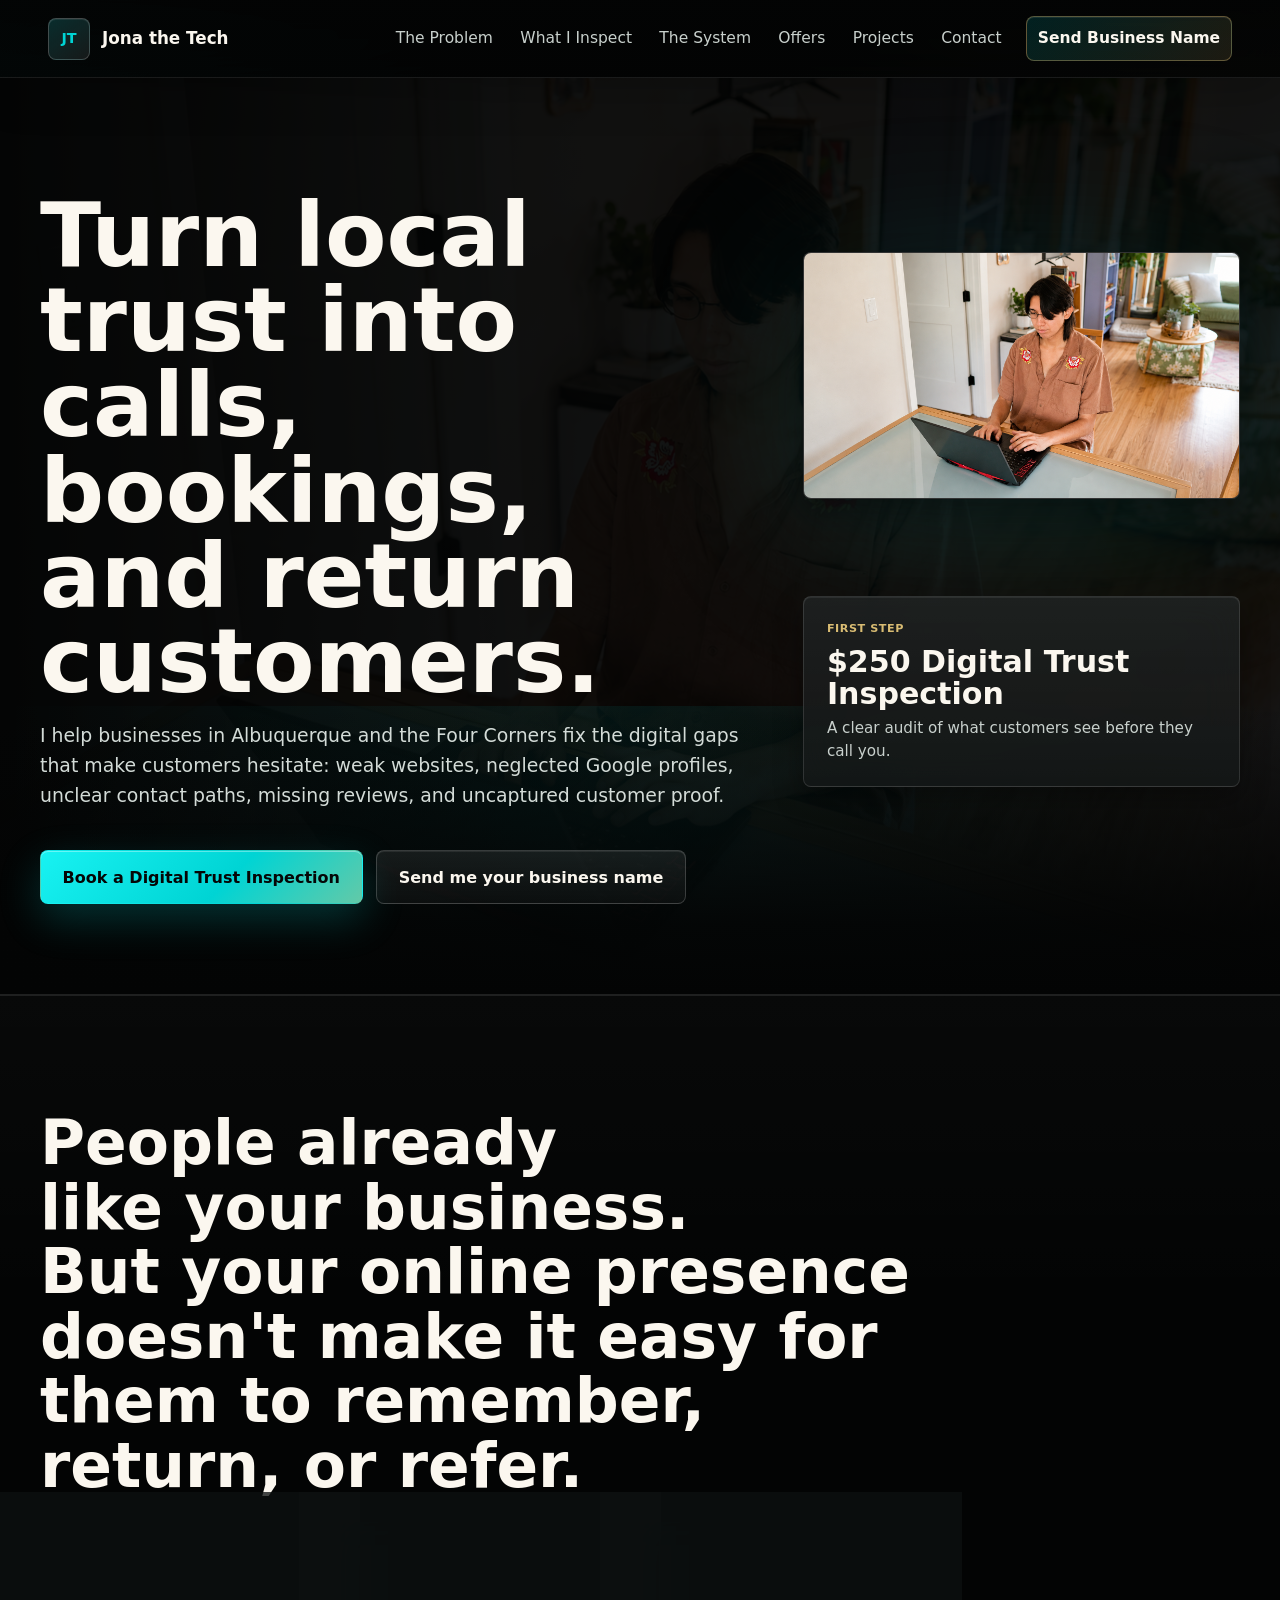
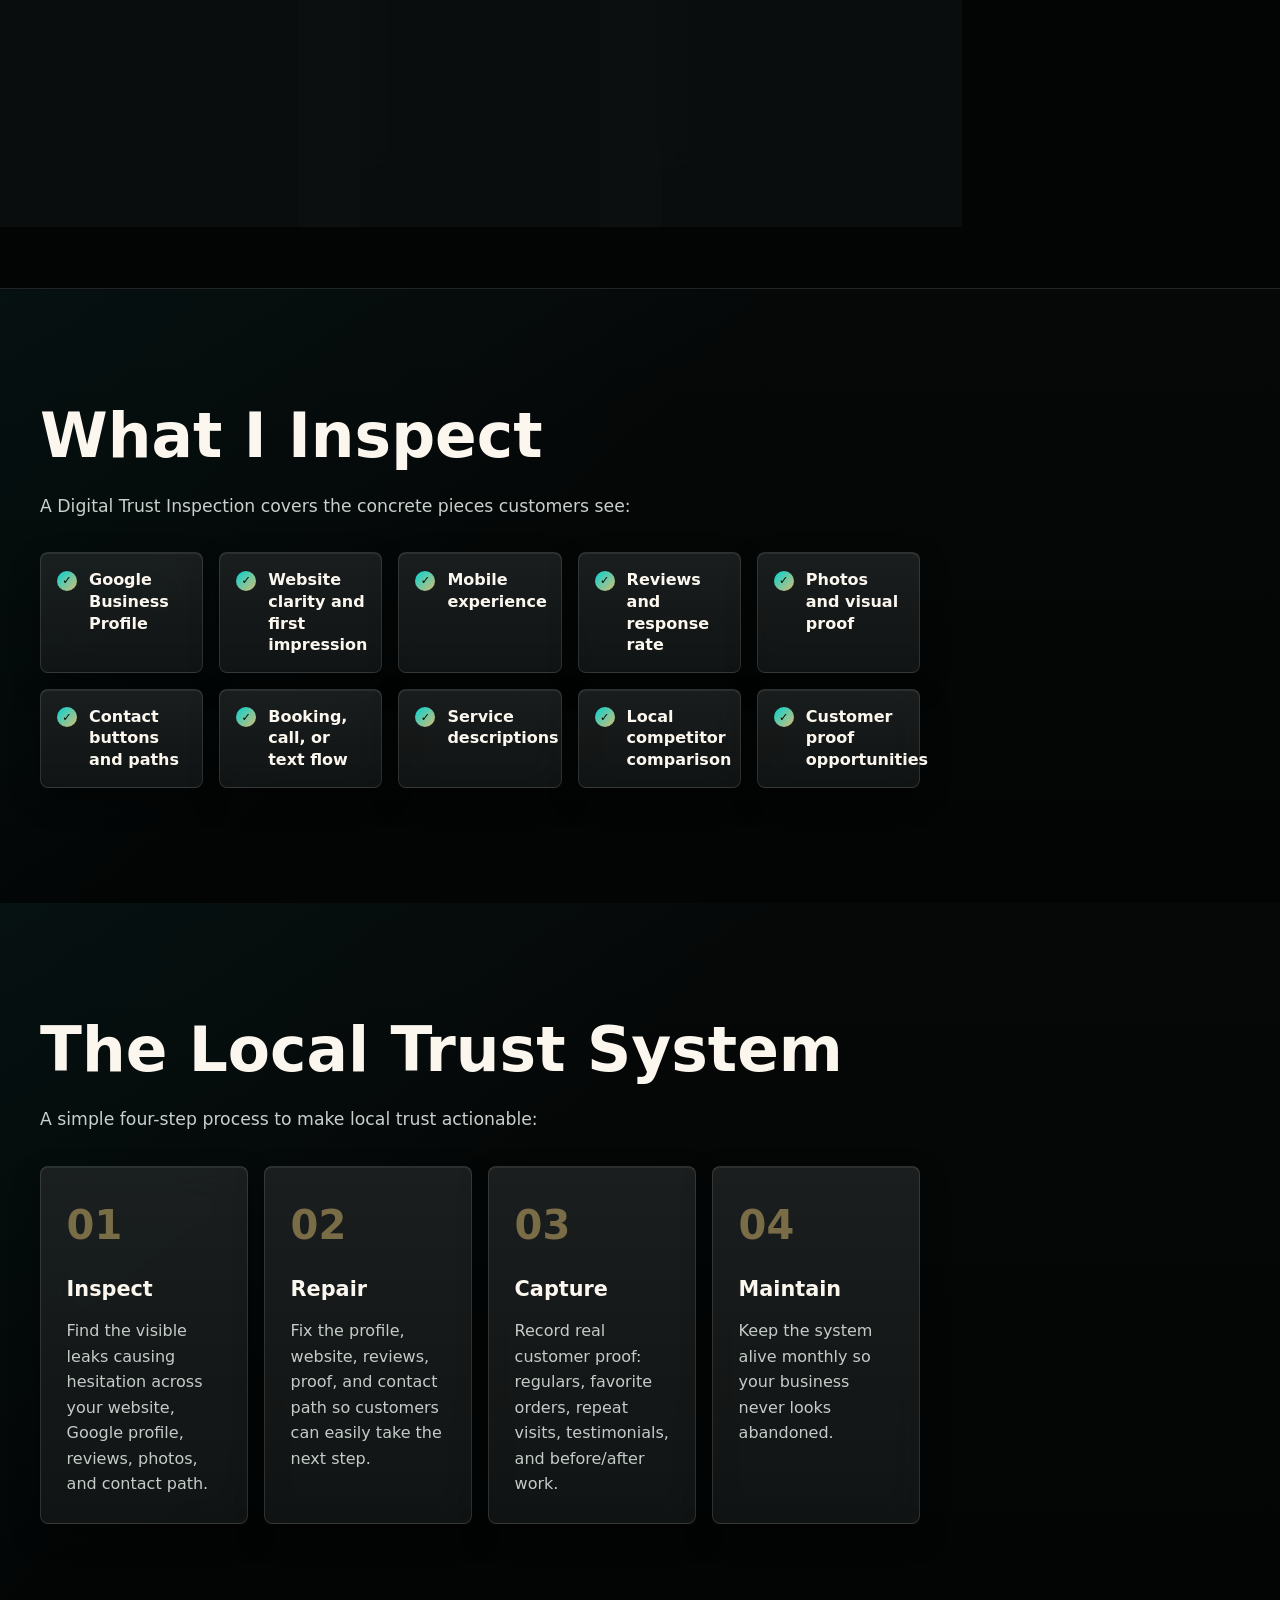
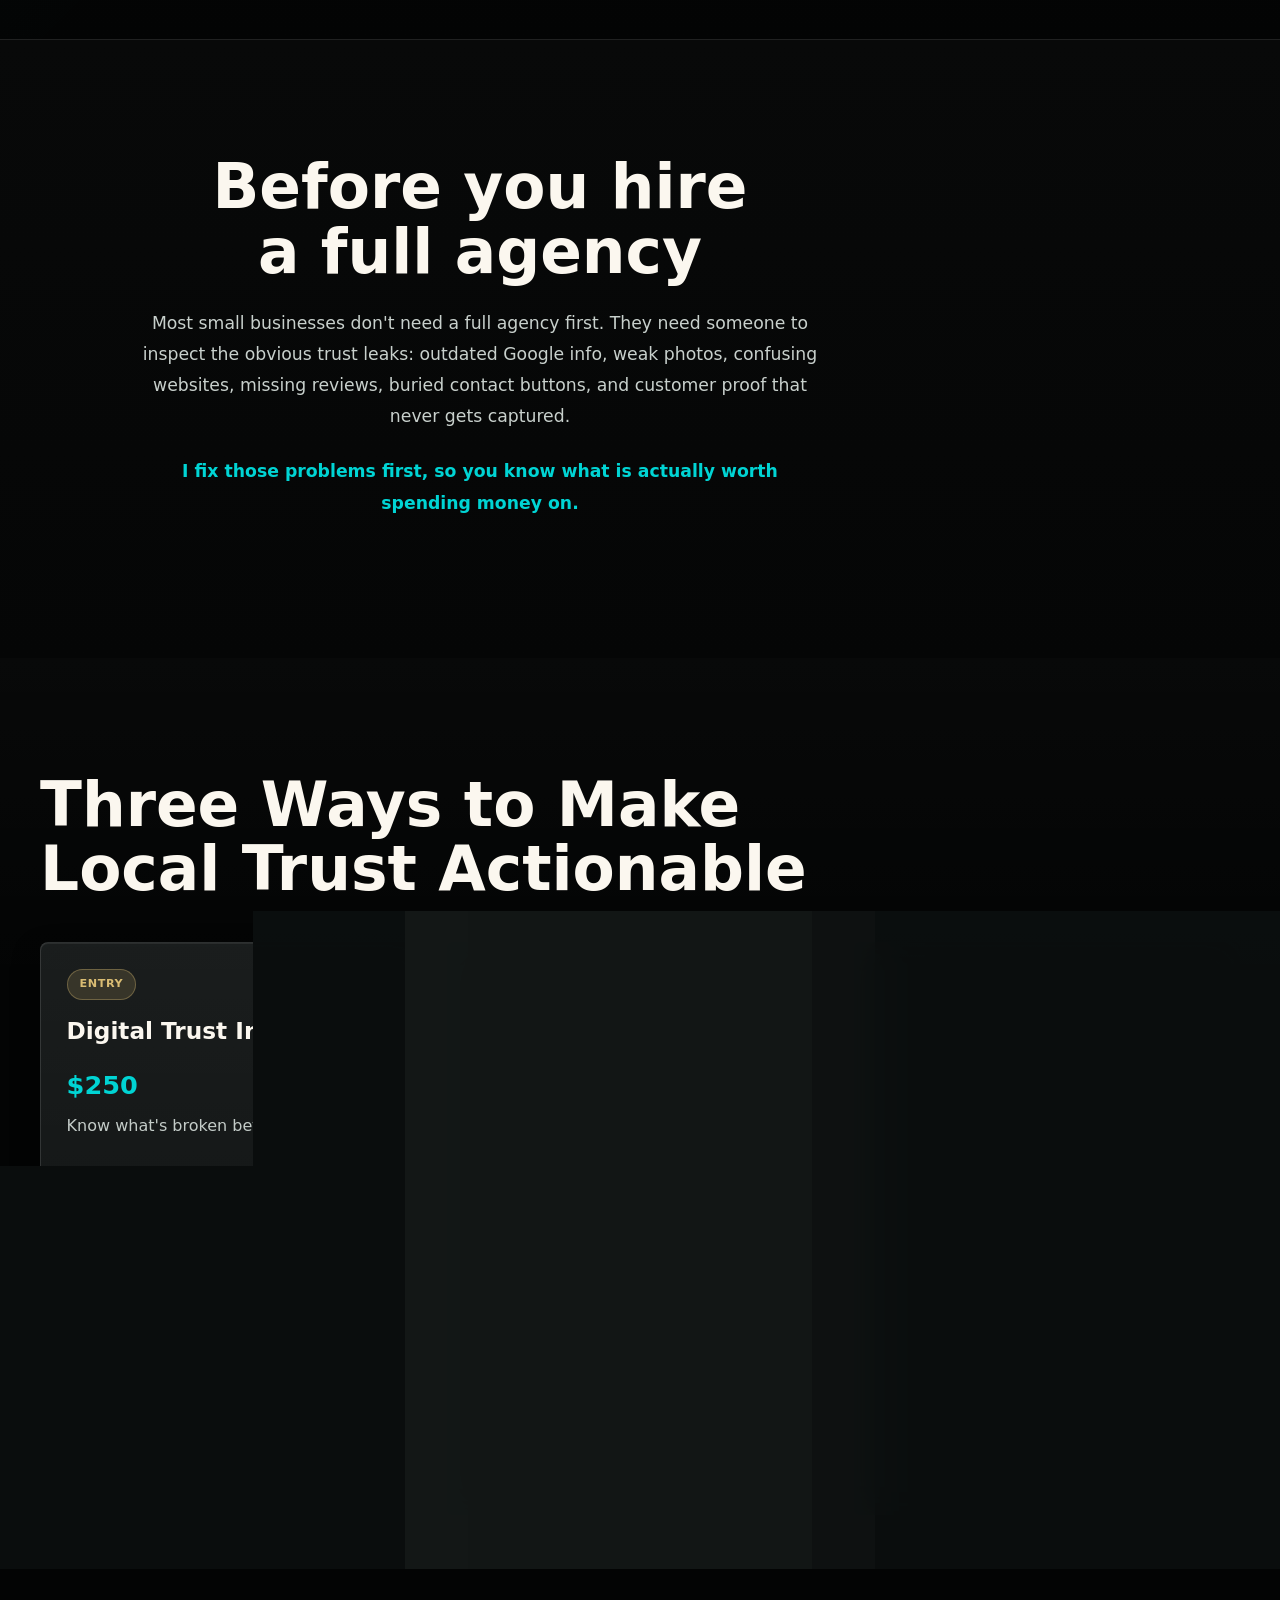
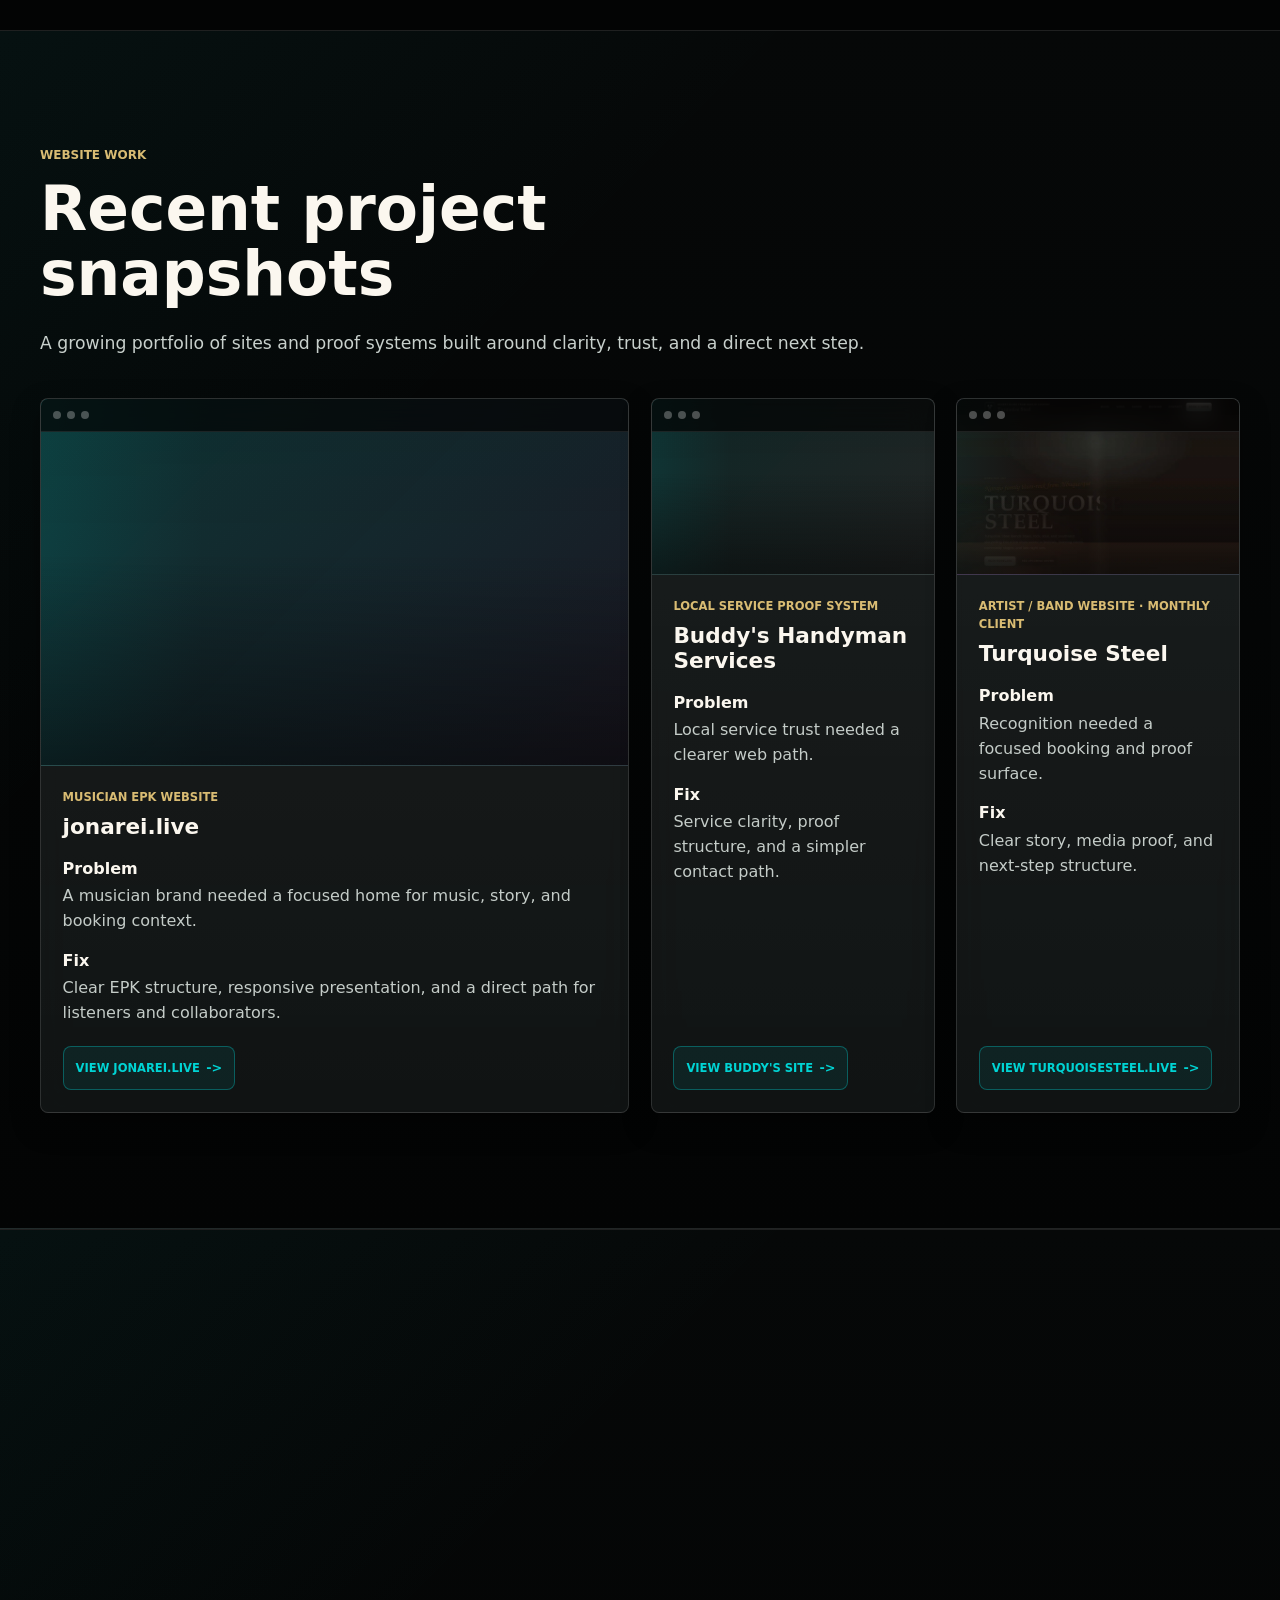
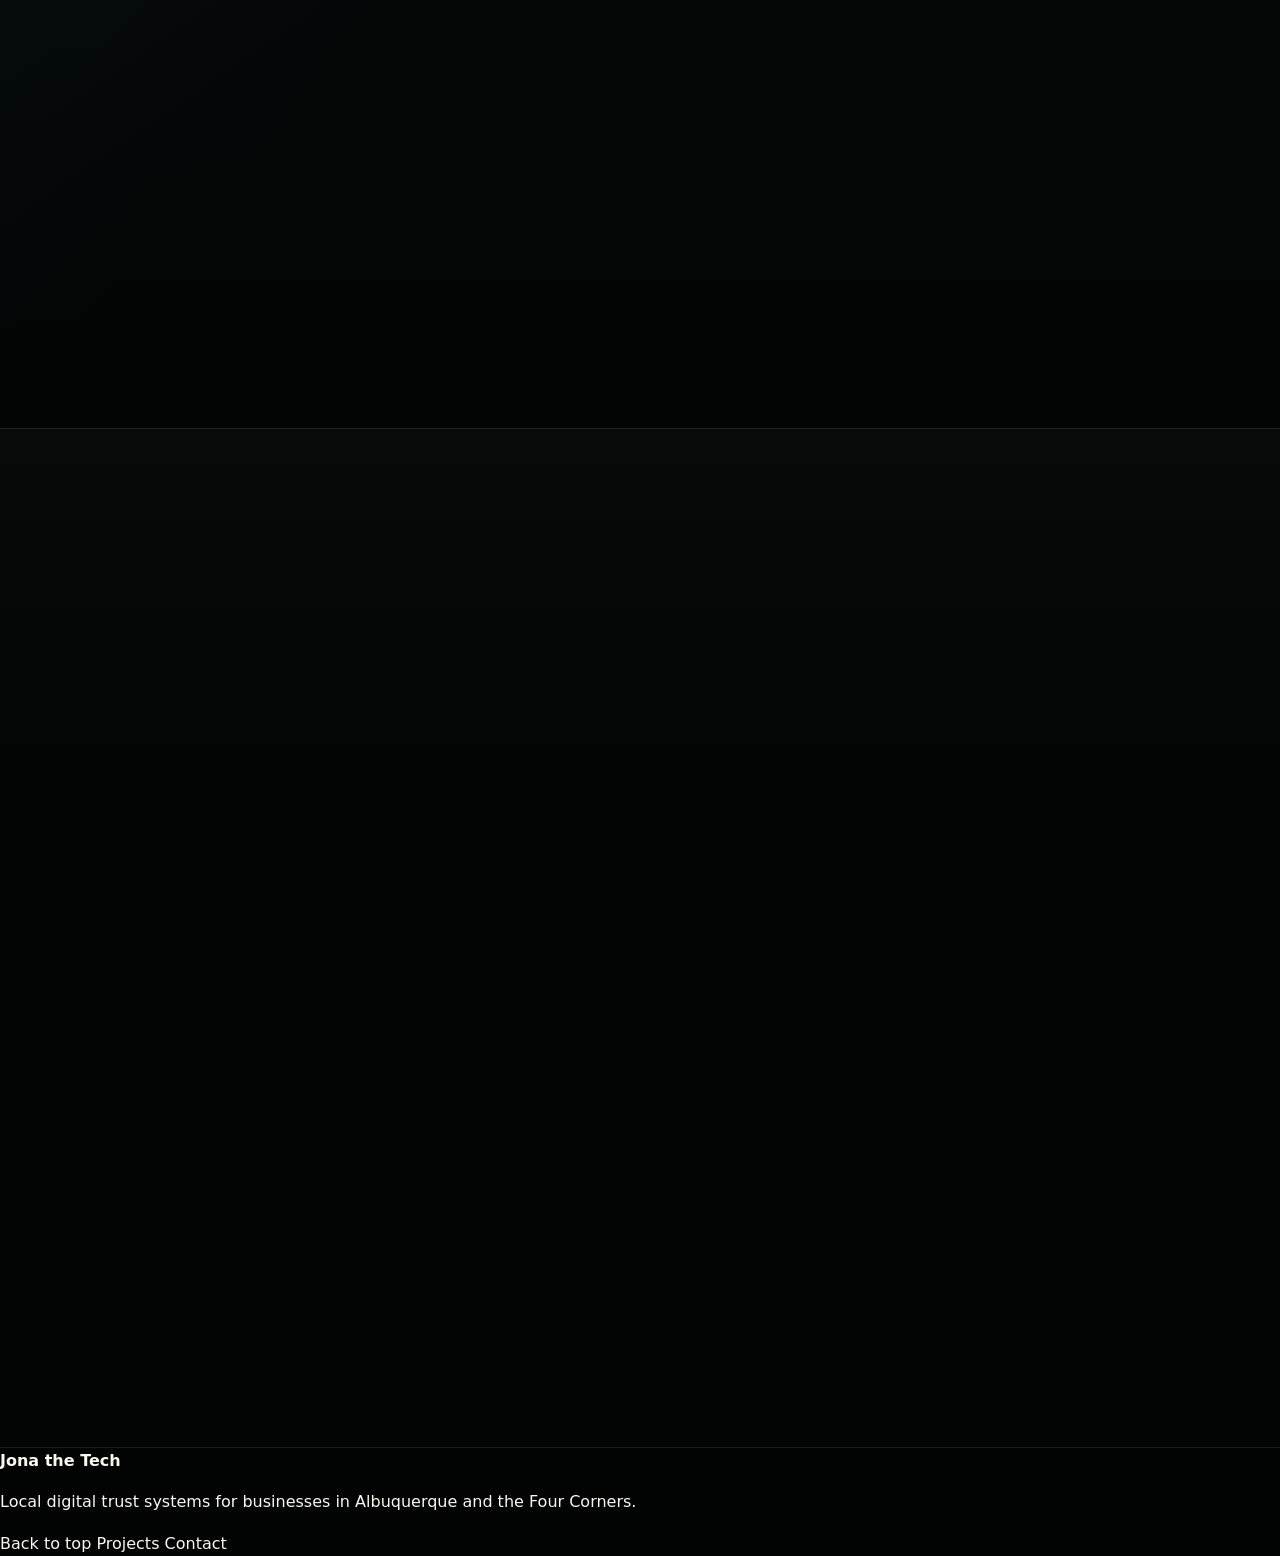
==== commit ea84454a: "Updated location and some services info" ====
--- a/index.html
+++ b/index.html
@@ -3,15 +3,15 @@
   <head>
     <meta charset="utf-8">
     <meta name="viewport" content="width=device-width, initial-scale=1">
-    <title>Jona the Tech</title>
+    <title>Jona the Tech | Digital Trust Inspections in Albuquerque &amp; the Four Corners</title>
     <meta
       name="description"
-      content="Website/Social media audits for Albuquerque businesses. Fix weak websites, Google profiles, reviews, and contact paths so customers call, book, and return."
+      content="$250 Digital Trust Inspection for local businesses in Albuquerque and the Four Corners: Google profile, reviews, website, and contact path, with a prioritized fix list."
     >
     <meta property="og:title" content="Jona the Tech | Local Digital Trust Systems">
     <meta
       property="og:description"
-      content="Turn local trust into calls, bookings, and return customers. Digital Trust Inspections for Albuquerque businesses."
+      content="Turn local trust into calls, bookings, and return customers. Digital Trust Inspections for businesses in Albuquerque and the Four Corners."
     >
     <meta property="og:type" content="website">
     <meta property="og:image" content="assets/hero-jona-tech.png">
@@ -23,11 +23,15 @@
         "@context": "https://schema.org",
         "@type": "ProfessionalService",
         "name": "Jona the Tech",
-        "description": "Digital trust systems for Albuquerque businesses.",
-        "areaServed": {
-          "@type": "City",
-          "name": "Albuquerque"
-        },
+        "description": "Digital trust systems for businesses in Albuquerque and the Four Corners.",
+        "url": "https://jonathetech.com",
+        "email": "jonathetech@gmail.com",
+        "areaServed": [
+          { "@type": "City", "name": "Albuquerque" },
+          { "@type": "City", "name": "Shiprock" },
+          { "@type": "City", "name": "Farmington" },
+          { "@type": "Place", "name": "Four Corners" }
+        ],
         "serviceType": [
           "Digital Trust Inspection",
           "Local Trust Repair",
@@ -70,7 +74,7 @@
           <div class="hero__content">
             <h1 id="hero-title">Turn local trust into calls, bookings, and return customers.</h1>
             <p class="hero__copy">
-              I help Albuquerque businesses fix the digital gaps that make customers
+              I help businesses in Albuquerque and the Four Corners fix the digital gaps that make customers
               hesitate: weak websites, neglected Google profiles, unclear contact
               paths, missing reviews, and uncaptured customer proof.
             </p>
@@ -355,7 +359,7 @@
                 </div>
               </figure>
               <div class="project-card__body">
-                <p class="project-card__type">Artist / band EPK concept</p>
+                <p class="project-card__type">Artist / band website · monthly client</p>
                 <h3>Turquoise Steel</h3>
                 <dl>
                   <div>
@@ -384,10 +388,10 @@
             <div class="section-content about-content">
               <h2 id="about-title">One guy runs everything</h2>
               <p>
-                I'm Jona. I build and repair digital trust systems for Albuquerque businesses. I work with the practical pieces customers see before they call: websites, Google profiles, reviews, proof, photos, and contact paths. My job is to make your real-world reputation easier to find, trust, and act on.
+                I'm Jona. I build and repair digital trust systems for local businesses in Albuquerque and the Four Corners, from Nob Hill to Shiprock. I work with the practical pieces customers see before they call: websites, Google profiles, reviews, proof, photos, and contact paths. My job is to make your real-world reputation easier to find, trust, and act on.
               </p>
               <p>
-                <strong>For Albuquerque businesses with real customers, local recognition, and weak online proof.</strong>
+                <strong>For local businesses with real customers, local recognition, and weak online proof.</strong>
               </p>
             </div>
           </div>
@@ -476,7 +480,7 @@
       <div class="footer-inner">
         <div>
           <strong>Jona the Tech</strong>
-          <p>Local digital trust systems for Albuquerque businesses.</p>
+          <p>Local digital trust systems for businesses in Albuquerque and the Four Corners.</p>
         </div>
         <nav class="footer-nav" aria-label="Footer navigation">
           <a href="#top">Back to top</a>
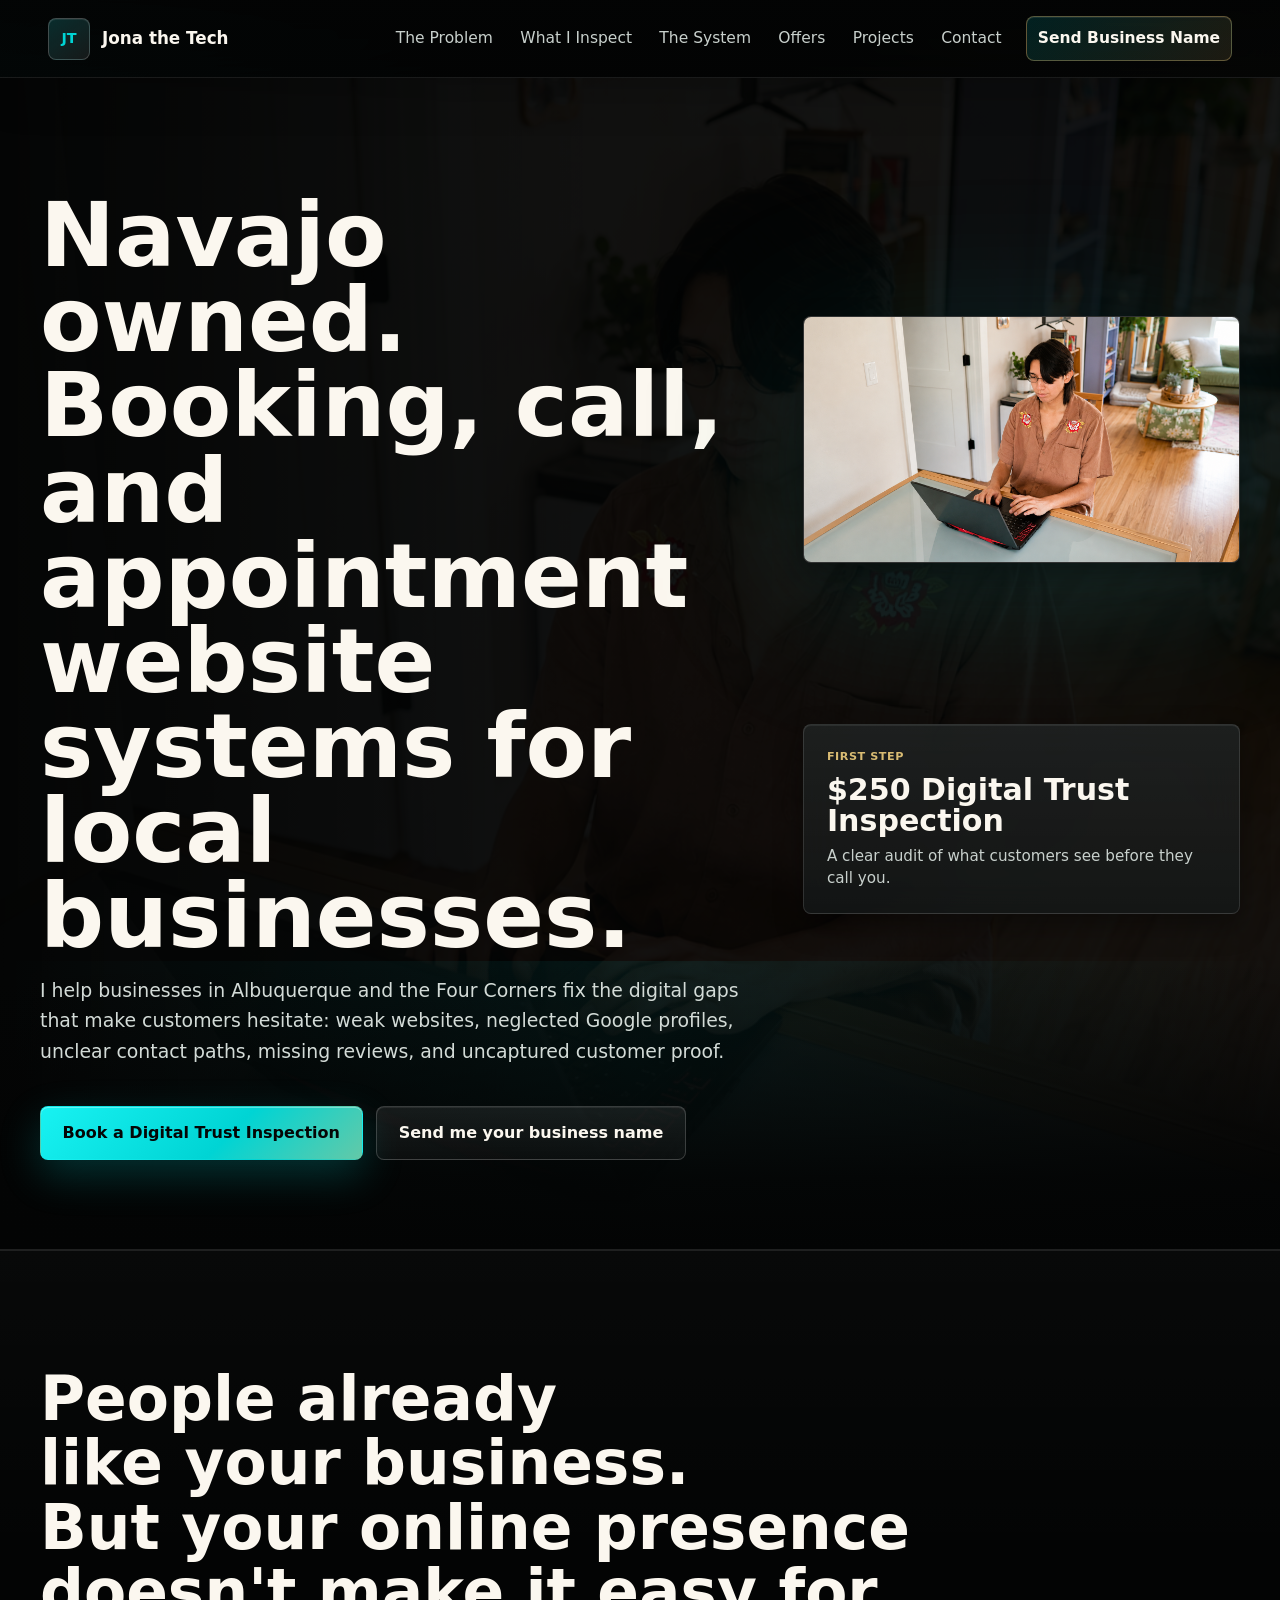
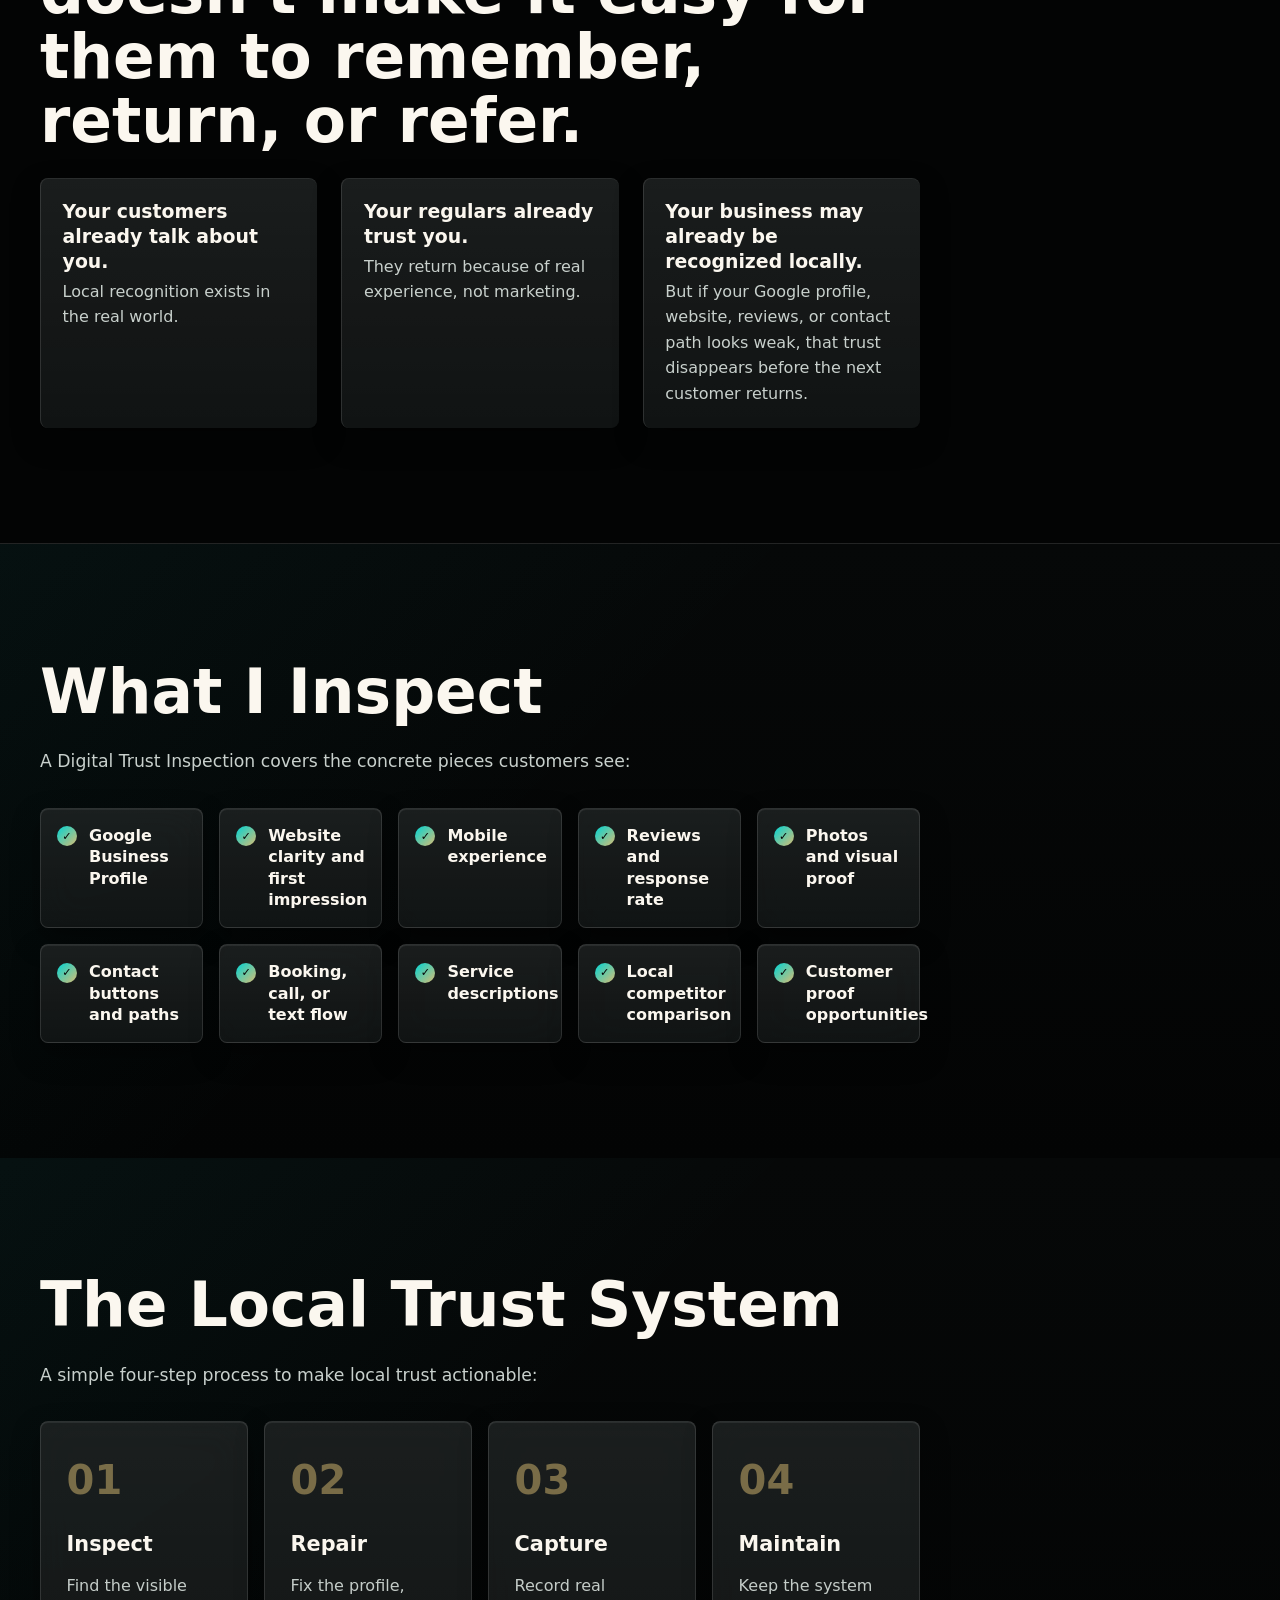
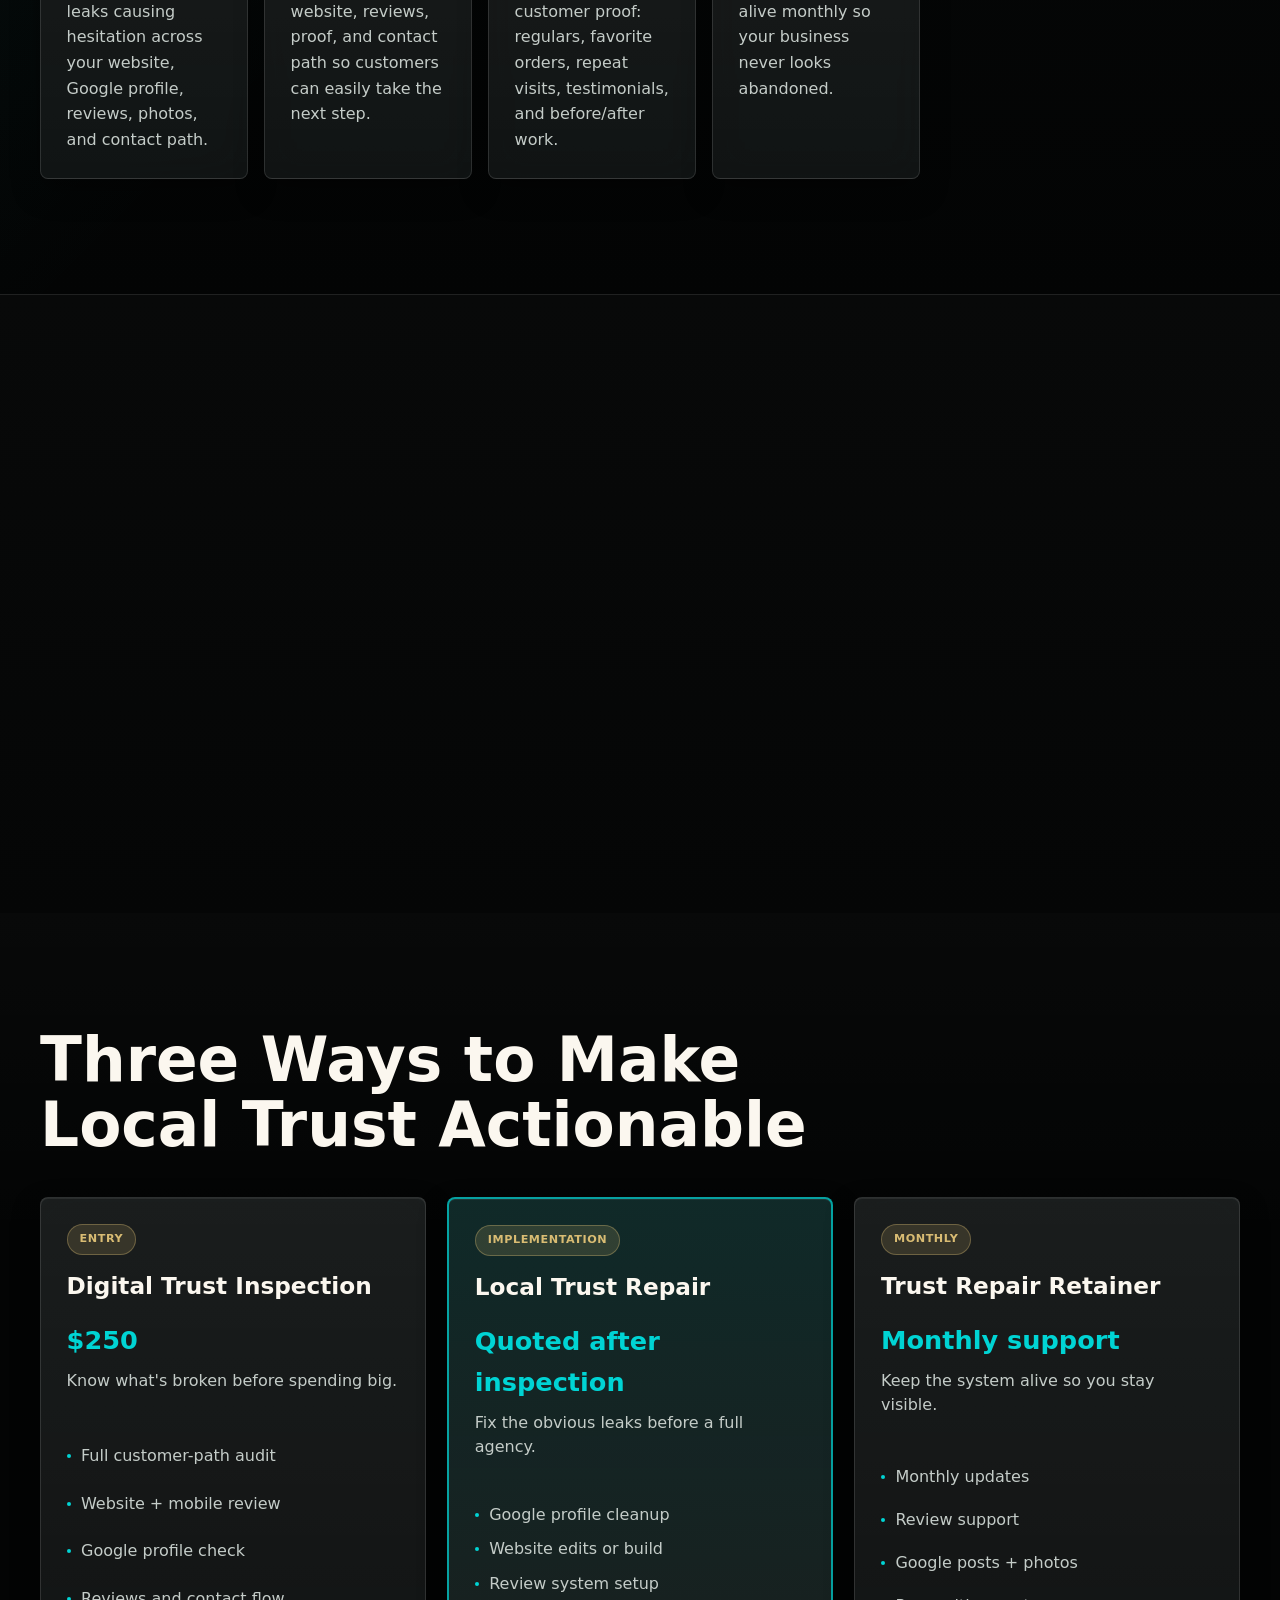
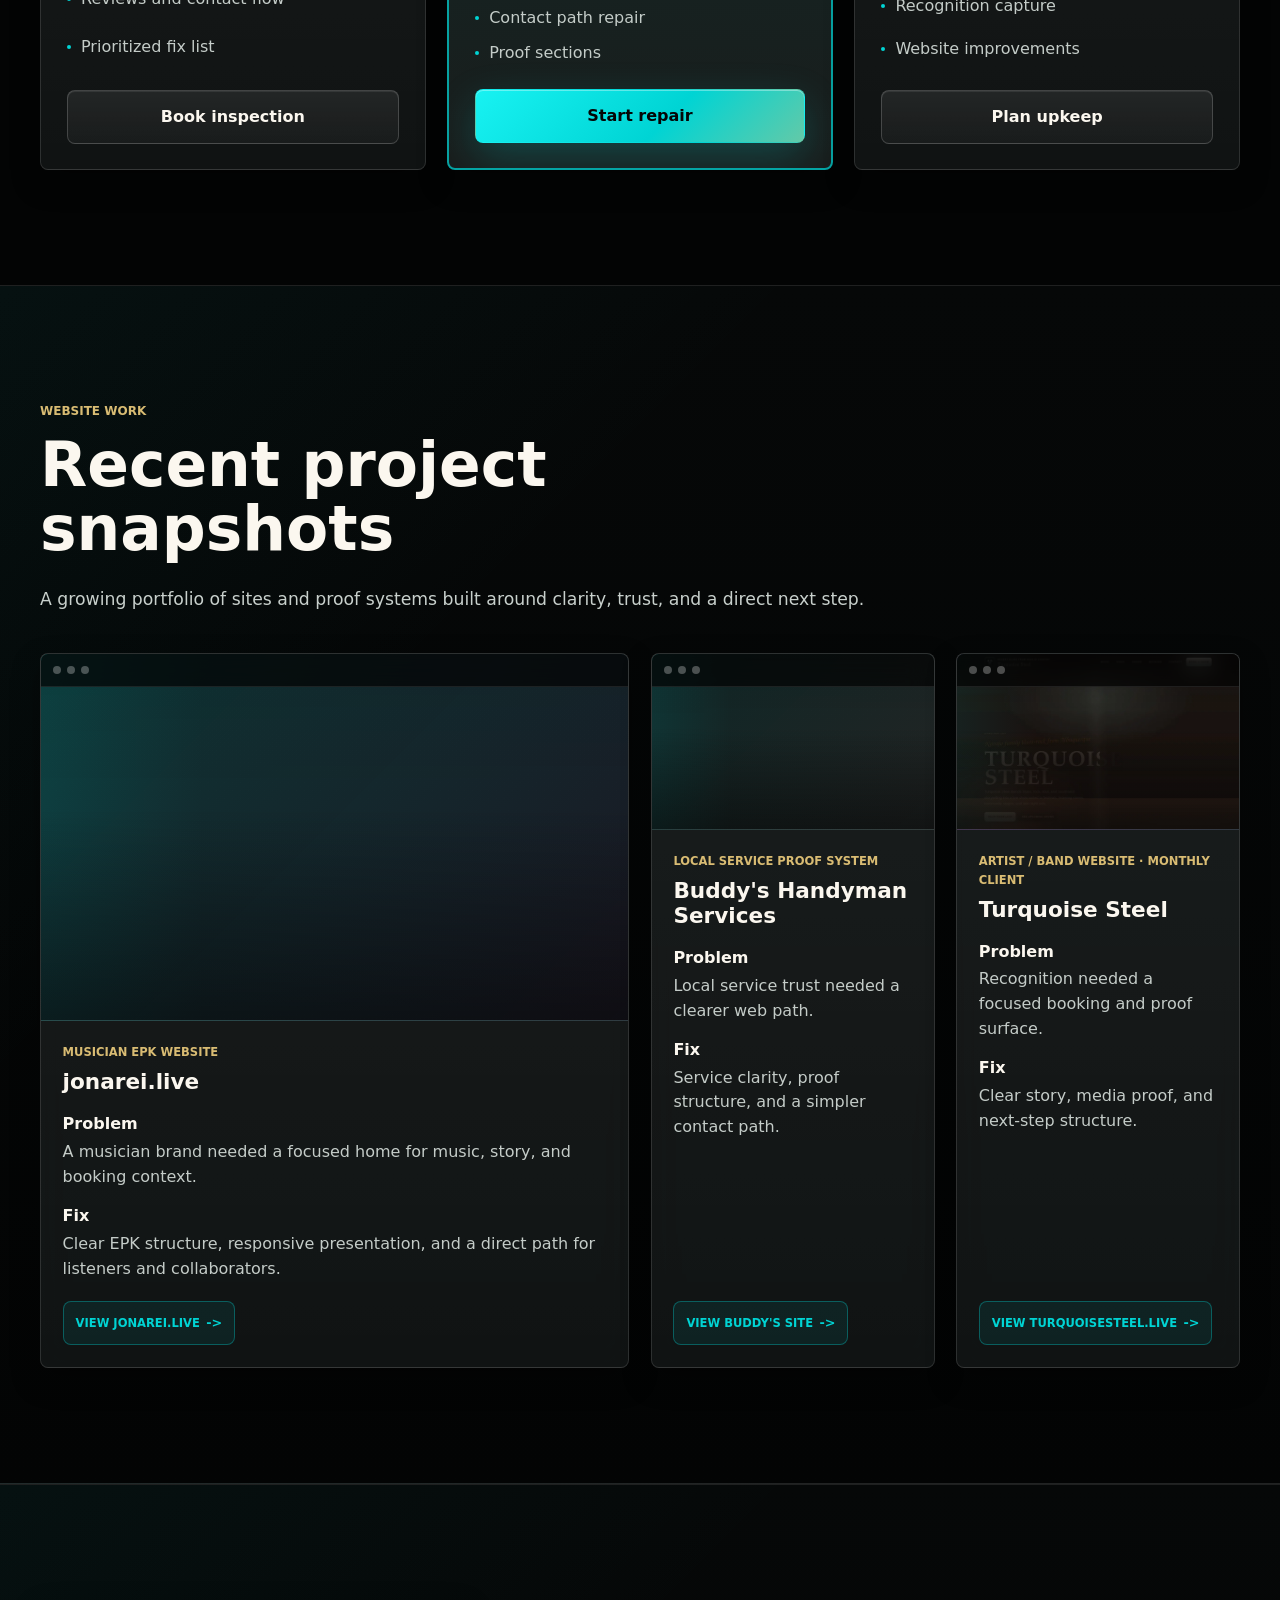
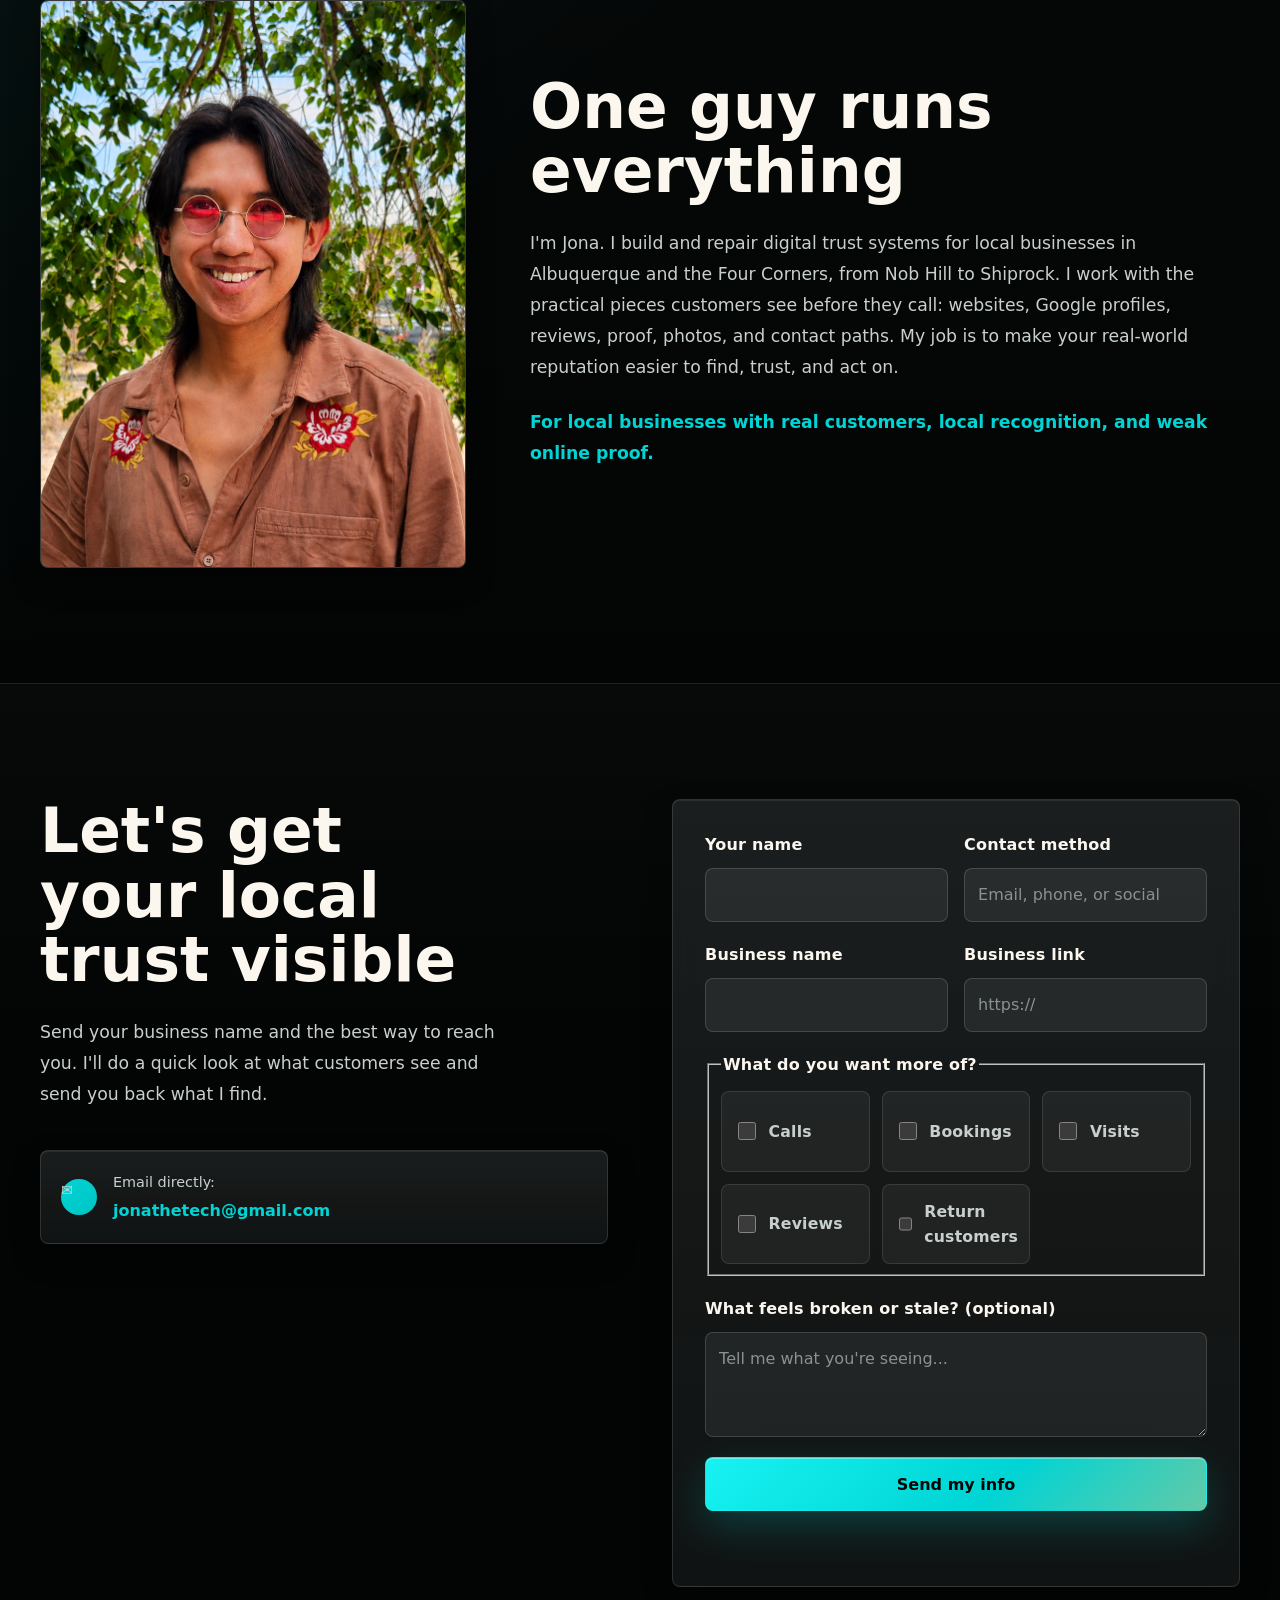
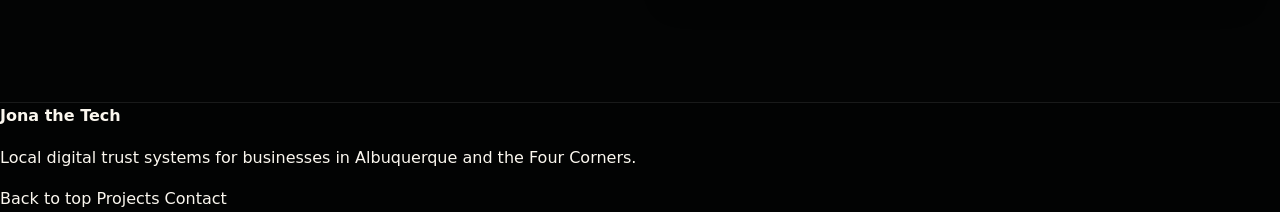
==== commit a7f690d9: "added new line to title and header" ====
--- a/index.html
+++ b/index.html
@@ -3,7 +3,7 @@
   <head>
     <meta charset="utf-8">
     <meta name="viewport" content="width=device-width, initial-scale=1">
-    <title>Jona the Tech | Digital Trust Inspections in Albuquerque &amp; the Four Corners</title>
+    <title>Jona the Tech</title>
     <meta
       name="description"
       content="$250 Digital Trust Inspection for local businesses in Albuquerque and the Four Corners: Google profile, reviews, website, and contact path, with a prioritized fix list."
@@ -11,7 +11,7 @@
     <meta property="og:title" content="Jona the Tech | Local Digital Trust Systems">
     <meta
       property="og:description"
-      content="Turn local trust into calls, bookings, and return customers. Digital Trust Inspections for businesses in Albuquerque and the Four Corners."
+      content="Navajo owned. Booking, call, and appointment website systems for local businesses."
     >
     <meta property="og:type" content="website">
     <meta property="og:image" content="assets/hero-jona-tech.png">
@@ -23,7 +23,7 @@
         "@context": "https://schema.org",
         "@type": "ProfessionalService",
         "name": "Jona the Tech",
-        "description": "Digital trust systems for businesses in Albuquerque and the Four Corners.",
+        "description": "Booking, call, and appointment website systems for local businesses.",
         "url": "https://jonathetech.com",
         "email": "jonathetech@gmail.com",
         "areaServed": [
@@ -72,7 +72,7 @@
       <section class="hero" aria-labelledby="hero-title">
         <div class="hero__inner">
           <div class="hero__content">
-            <h1 id="hero-title">Turn local trust into calls, bookings, and return customers.</h1>
+            <h1 id="hero-title">Navajo owned. Booking, call, and appointment website systems for local businesses.</h1>
             <p class="hero__copy">
               I help businesses in Albuquerque and the Four Corners fix the digital gaps that make customers
               hesitate: weak websites, neglected Google profiles, unclear contact
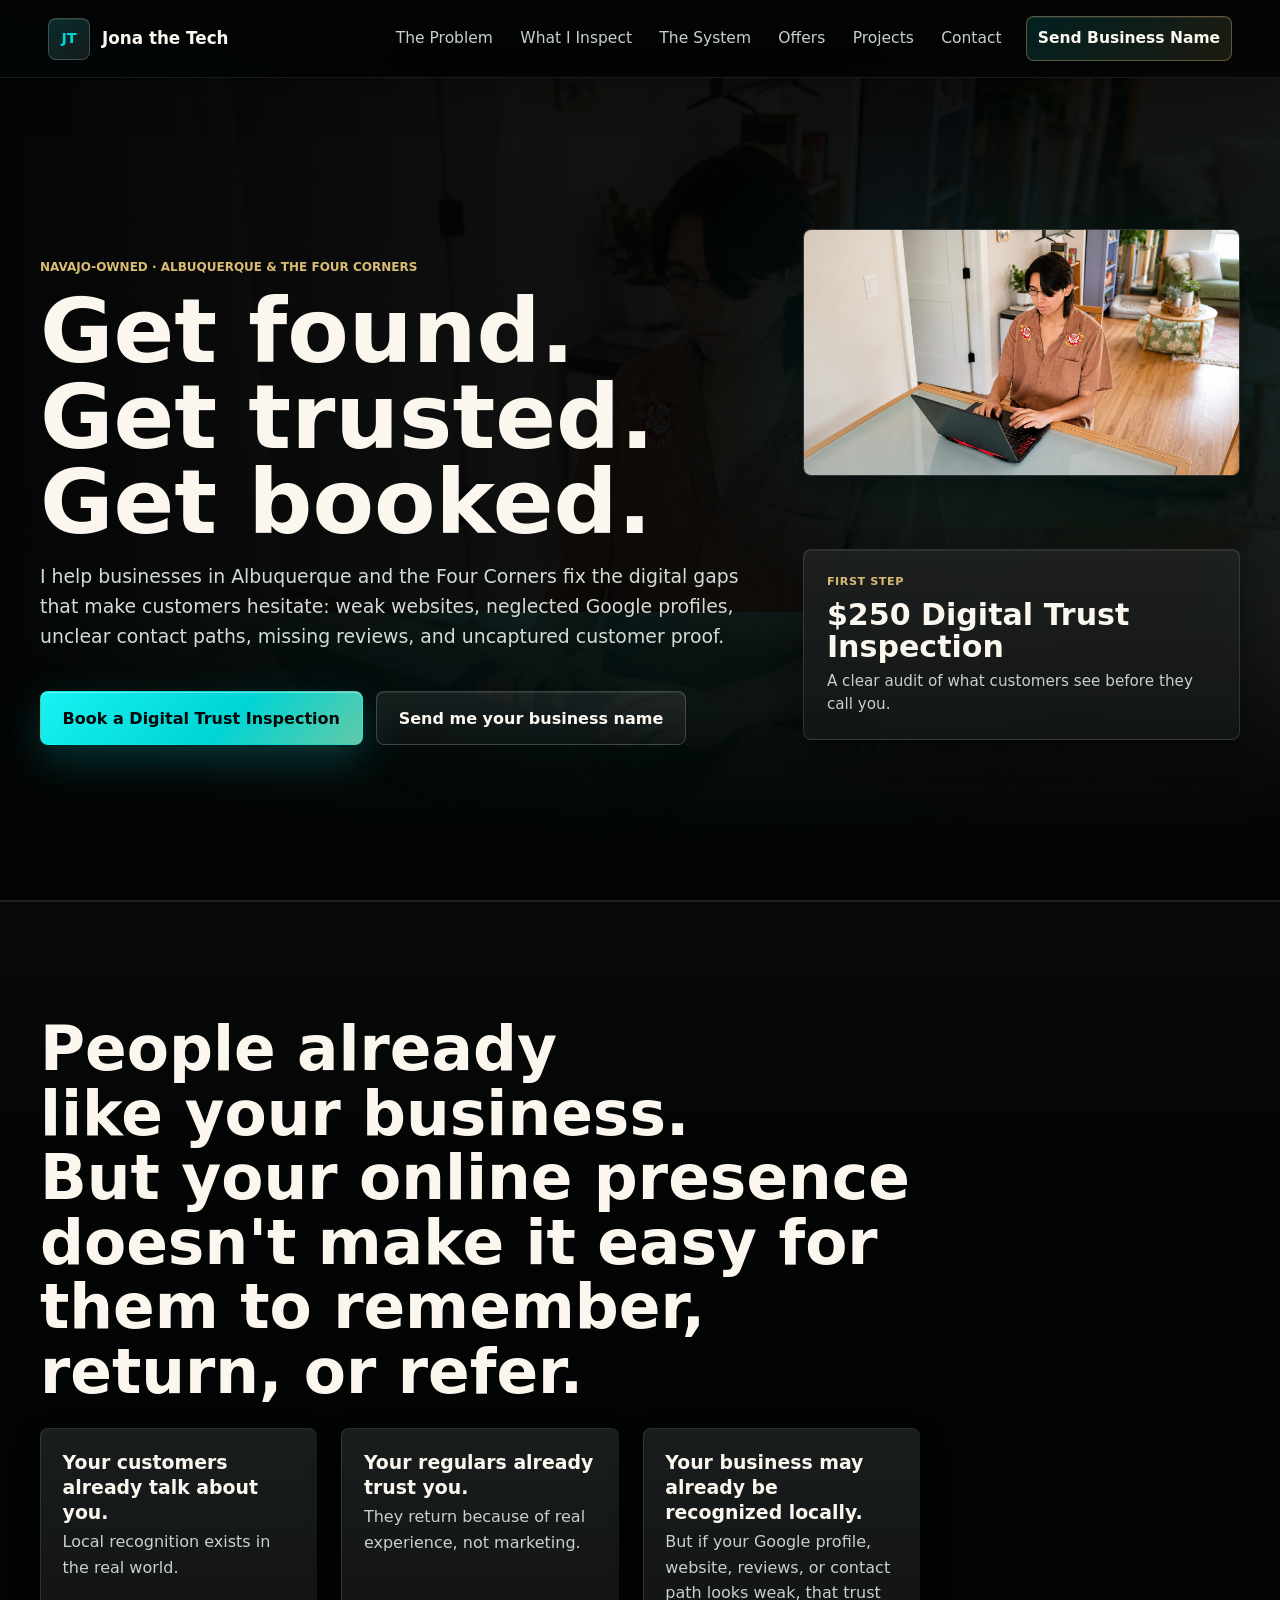
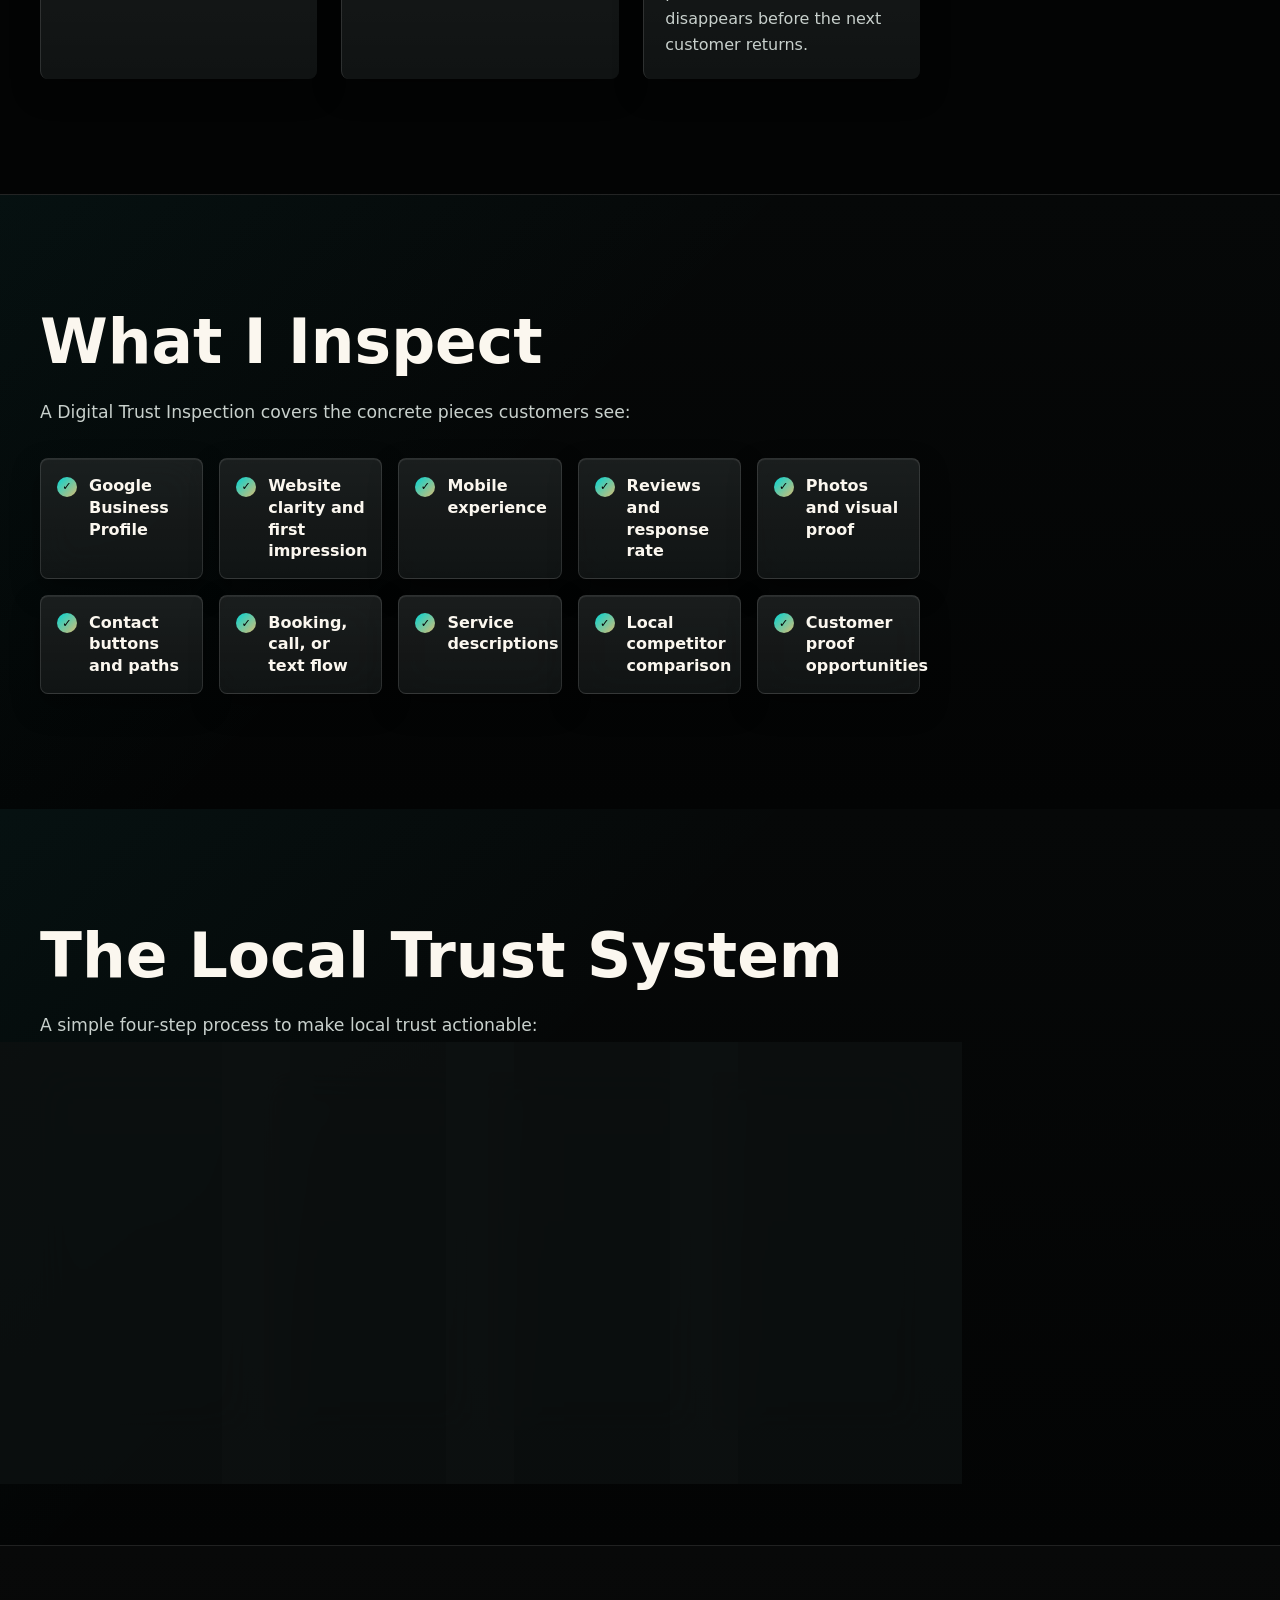
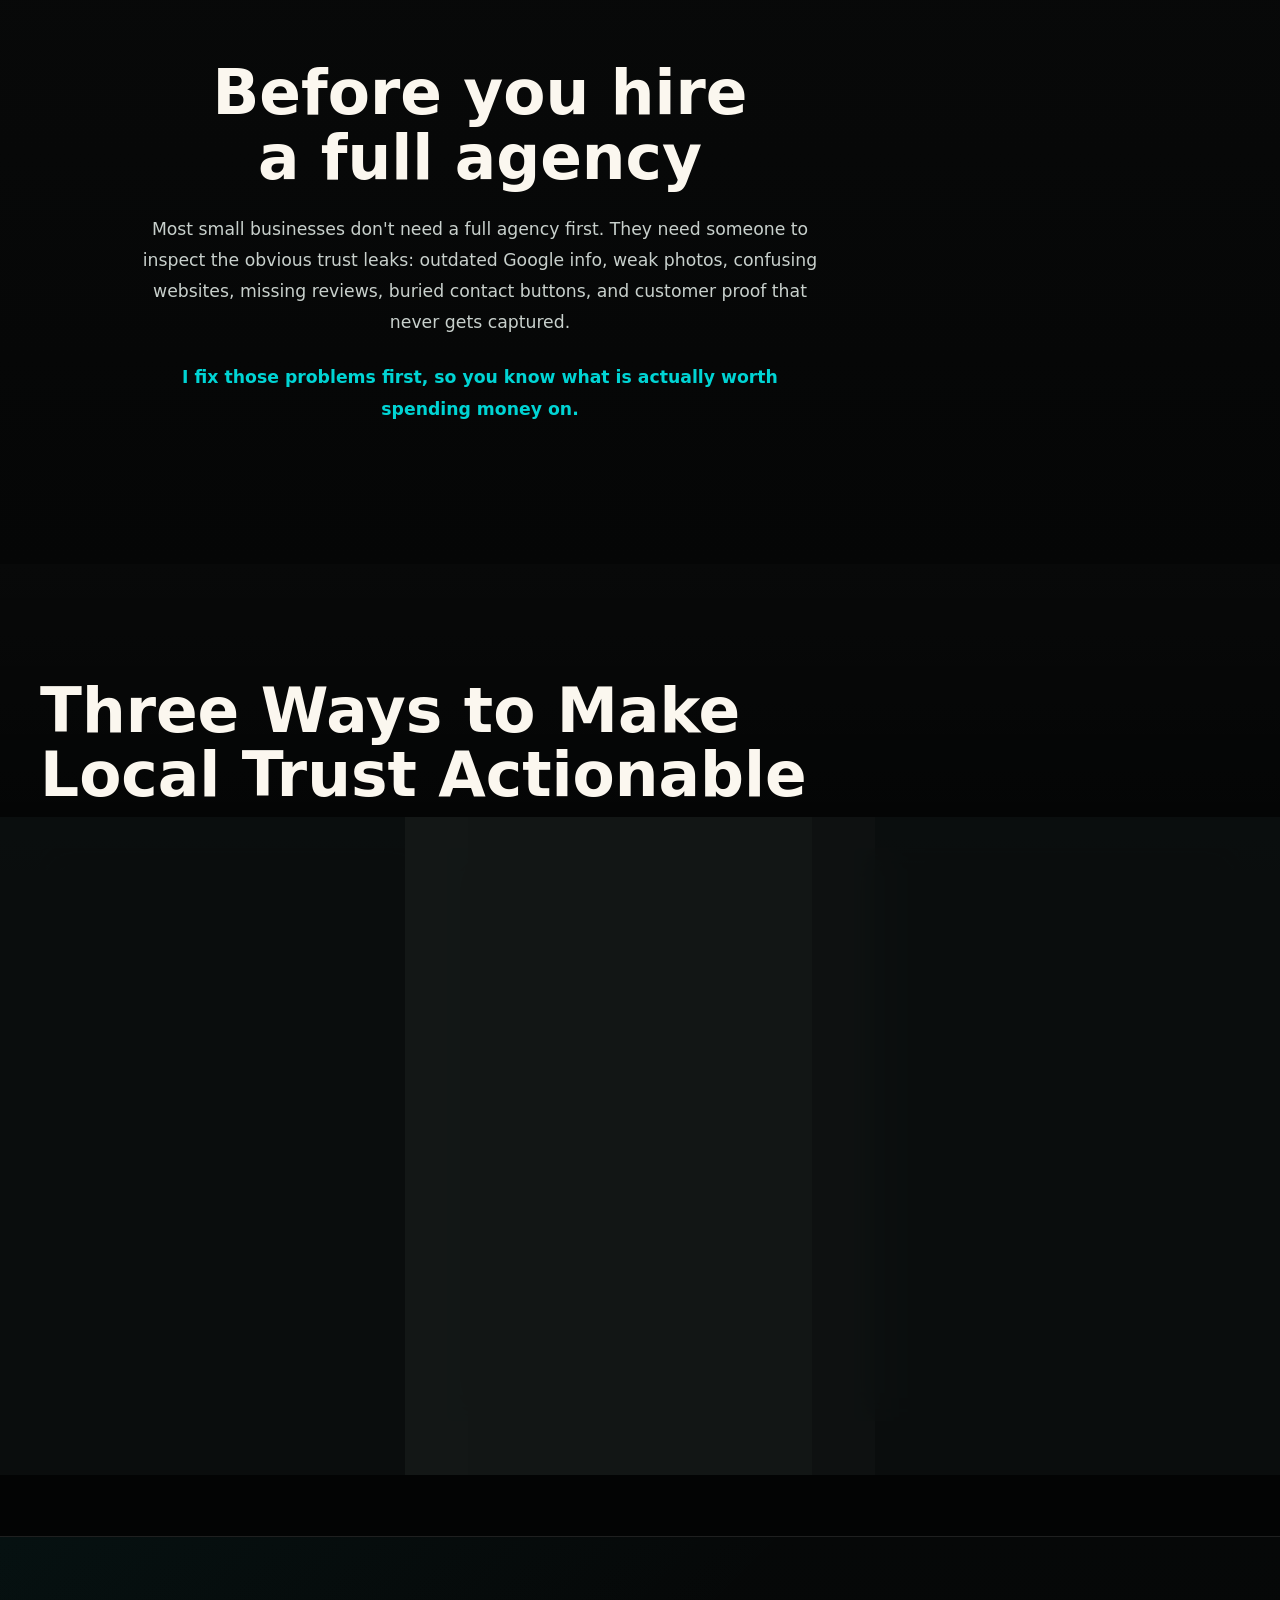
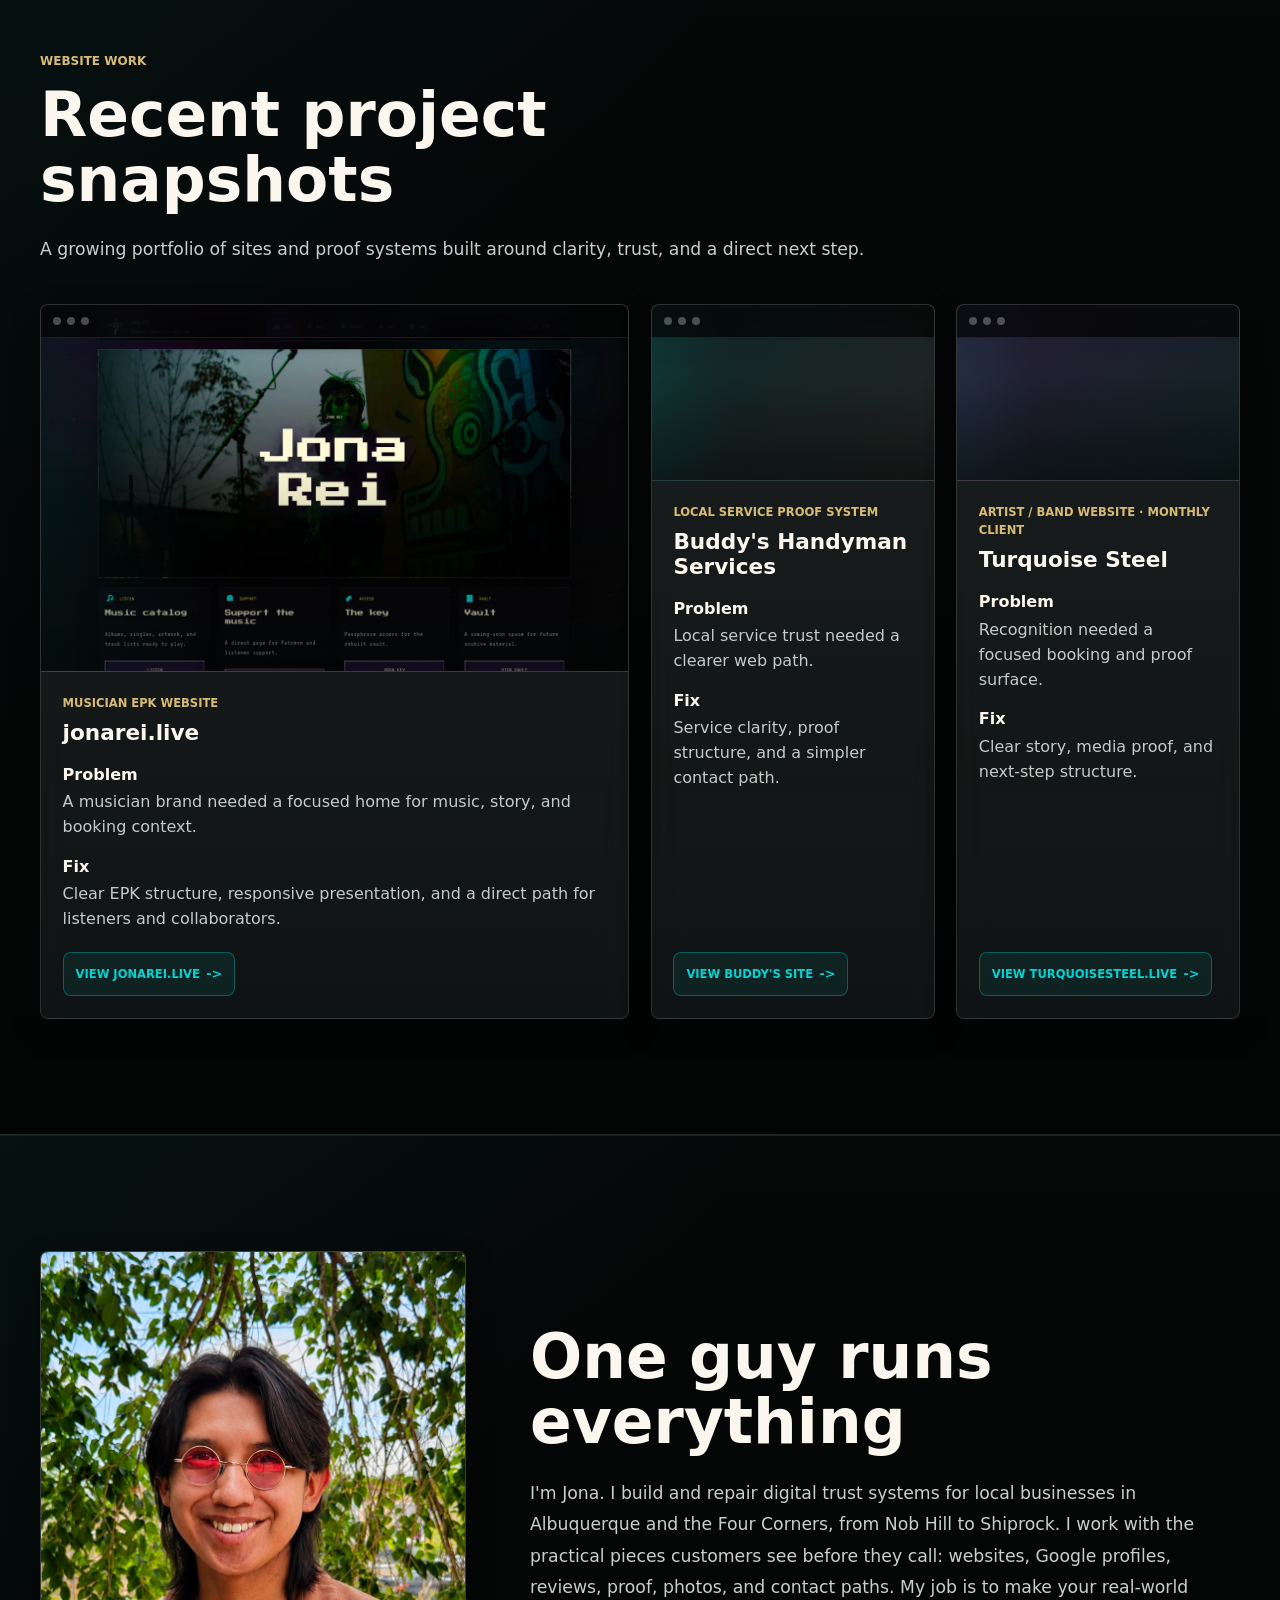
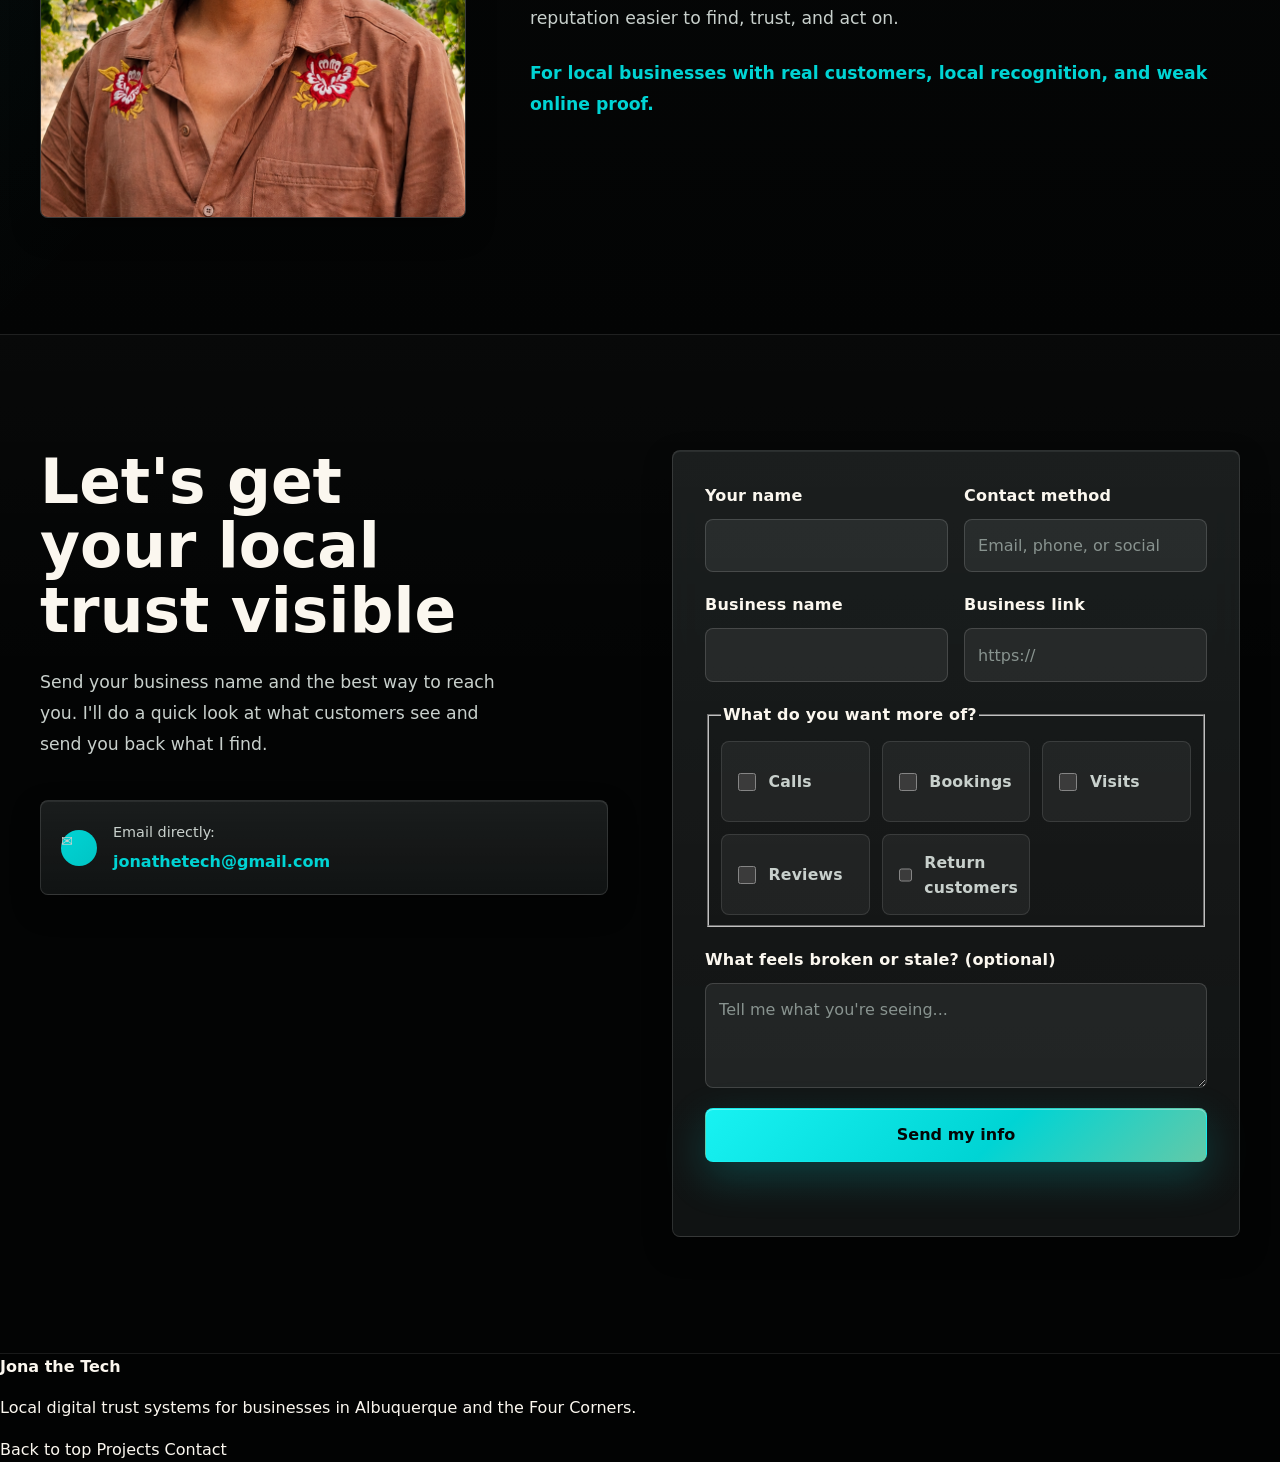
==== commit 5ac329d4: "Updated and changed title / header again" ====
--- a/index.html
+++ b/index.html
@@ -72,7 +72,8 @@
       <section class="hero" aria-labelledby="hero-title">
         <div class="hero__inner">
           <div class="hero__content">
-            <h1 id="hero-title">Navajo owned. Booking, call, and appointment website systems for local businesses.</h1>
+            <p class="section-eyebrow hero__eyebrow">Navajo-owned · Albuquerque &amp; the Four Corners</p>
+            <h1 id="hero-title">Get found. Get trusted. Get booked.</h1>
             <p class="hero__copy">
               I help businesses in Albuquerque and the Four Corners fix the digital gaps that make customers
               hesitate: weak websites, neglected Google profiles, unclear contact
--- a/styles.css
+++ b/styles.css
@@ -371,6 +371,12 @@
   animation: fadeInUp 700ms cubic-bezier(0.4, 0, 0.2, 1);
 }
 
+.hero__eyebrow {
+  margin-bottom: 1rem;
+  font-size: 0.85rem;
+  animation: fadeInUp 700ms cubic-bezier(0.4, 0, 0.2, 1) both;
+}
+
 .hero__copy {
   max-width: 720px;
   margin: 0 0 2rem;
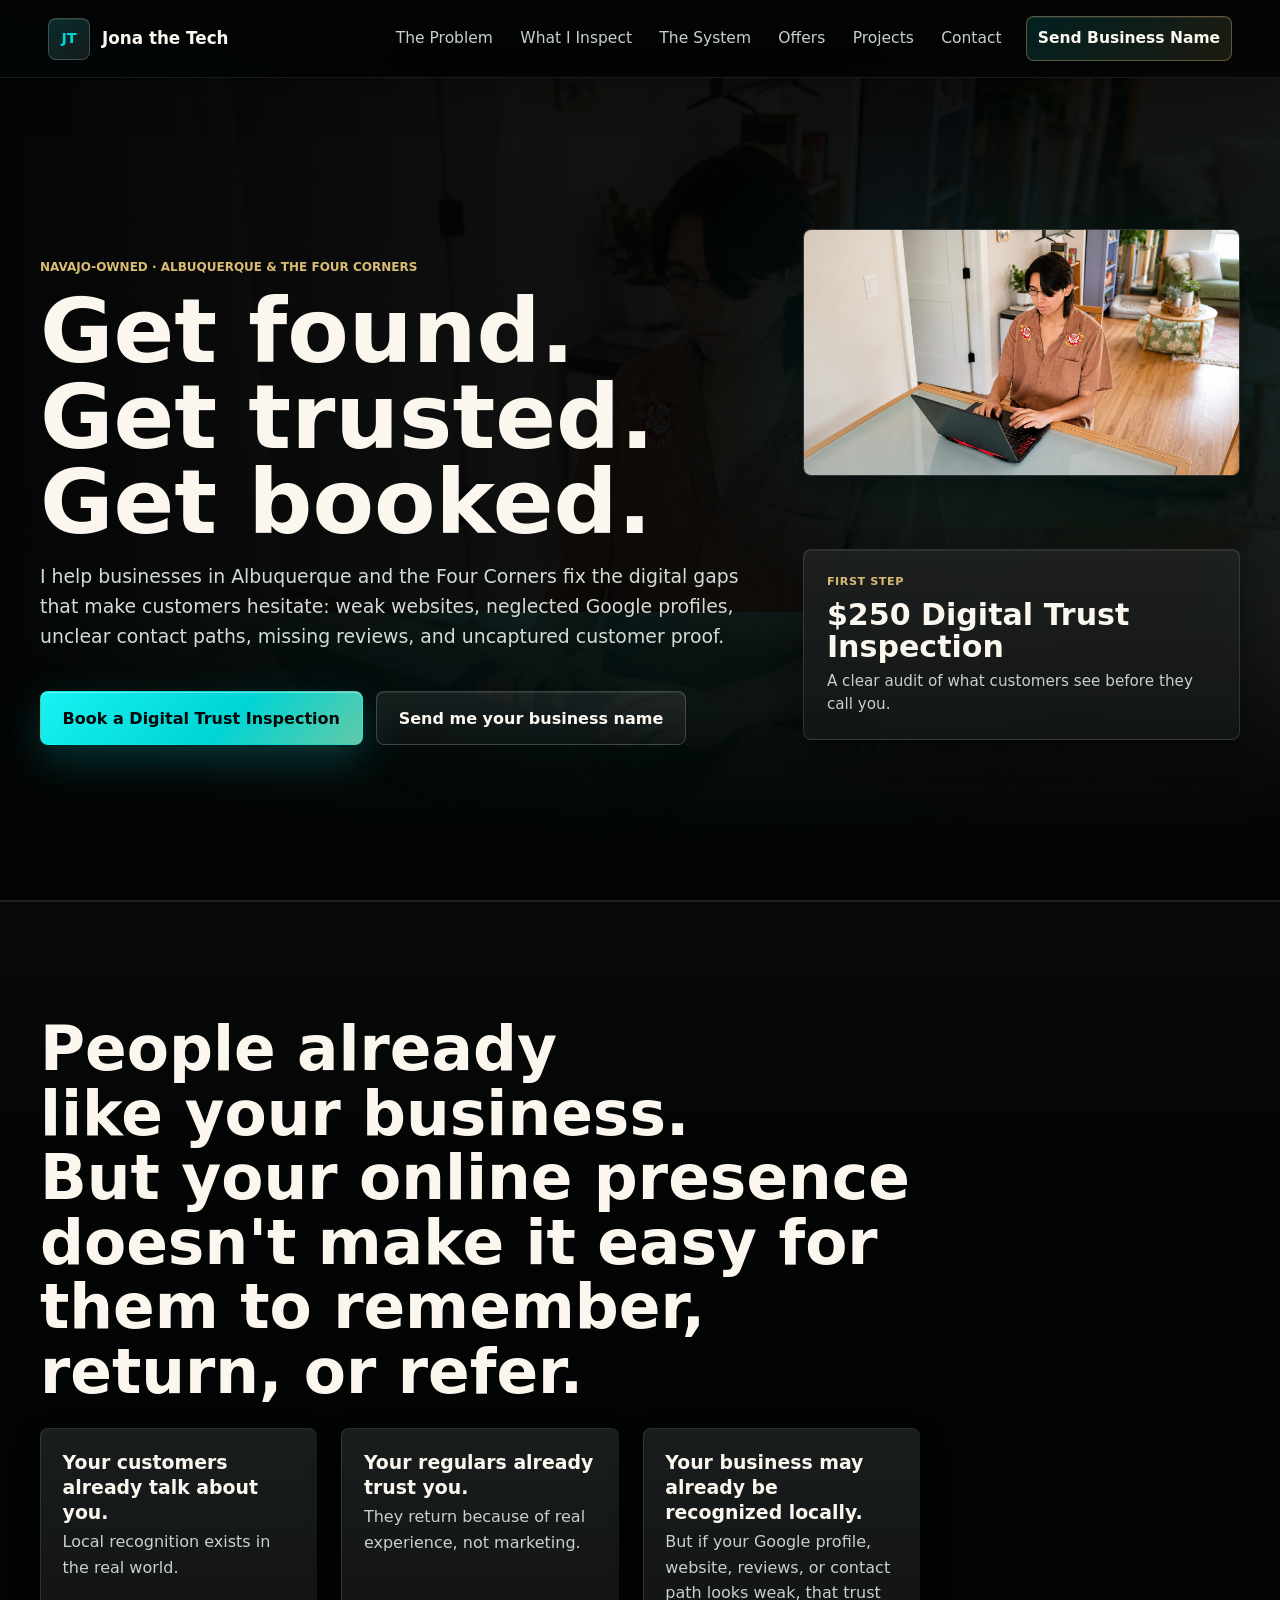
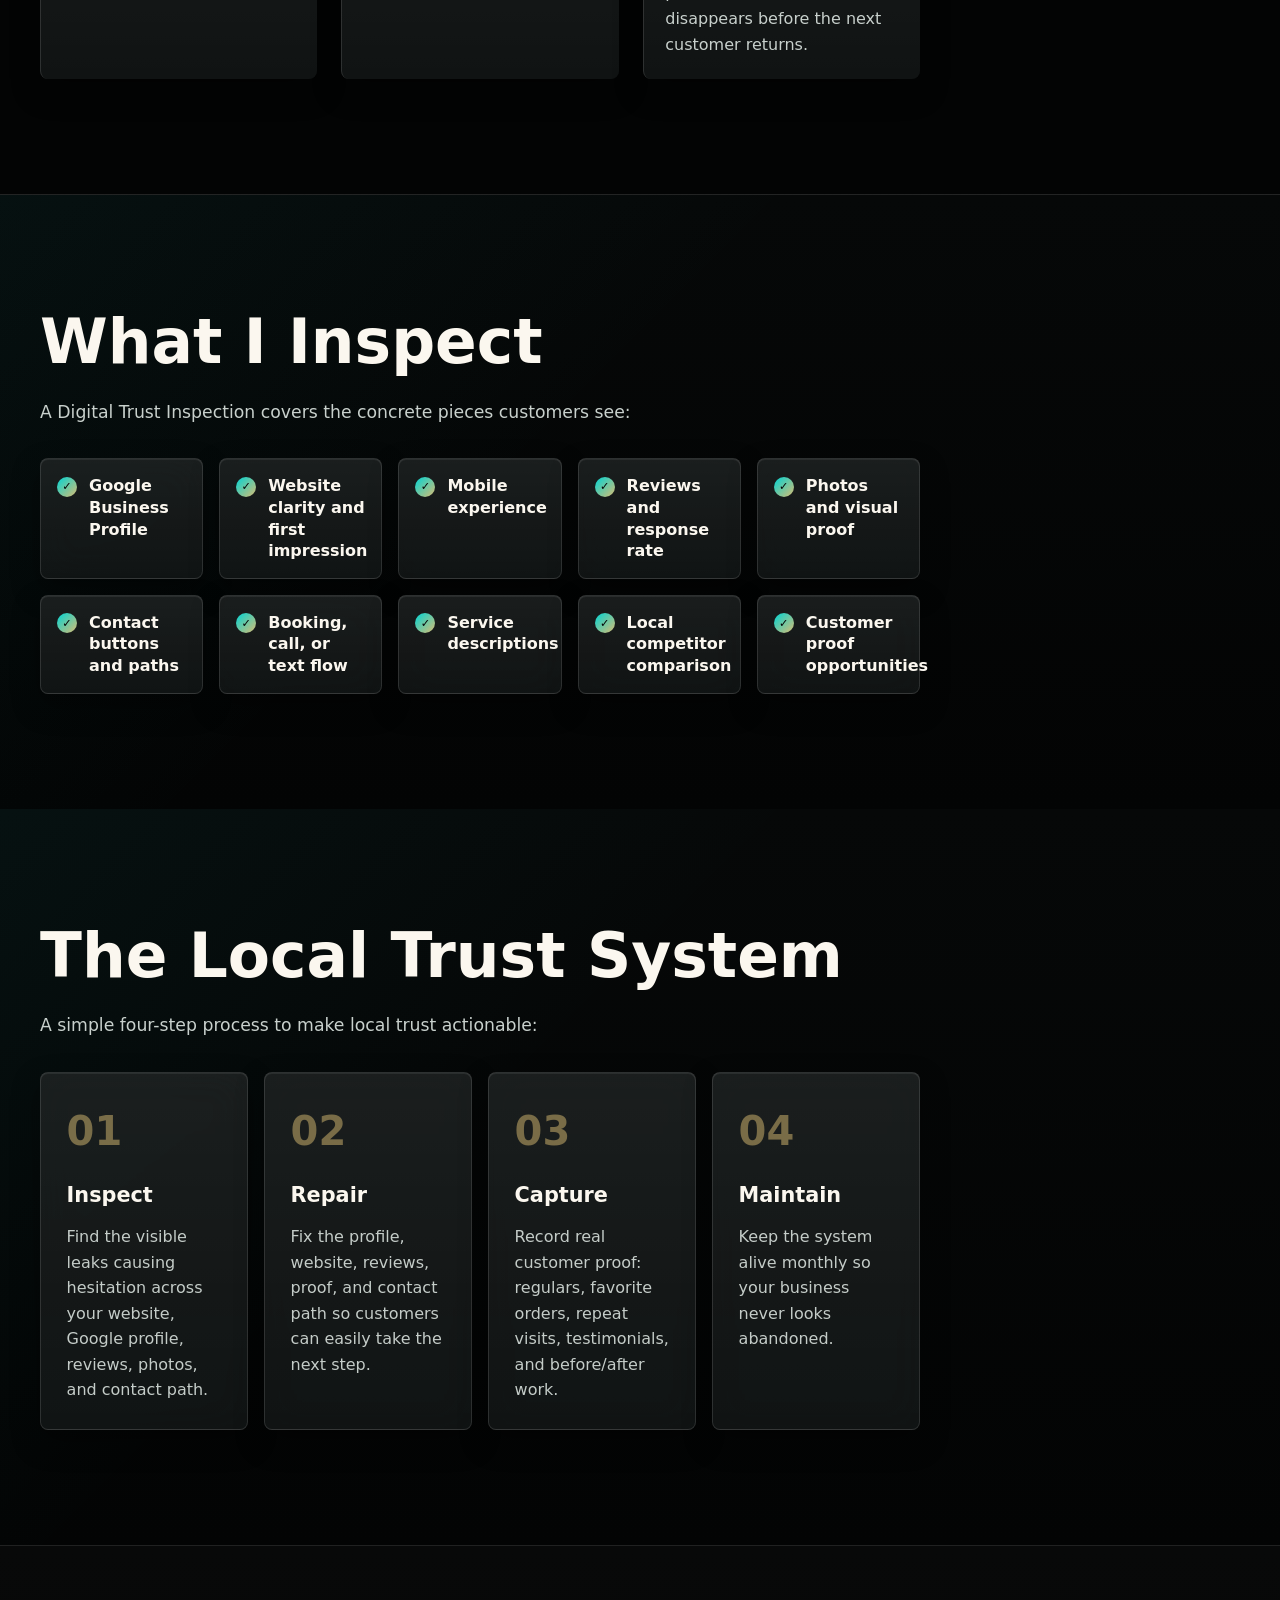
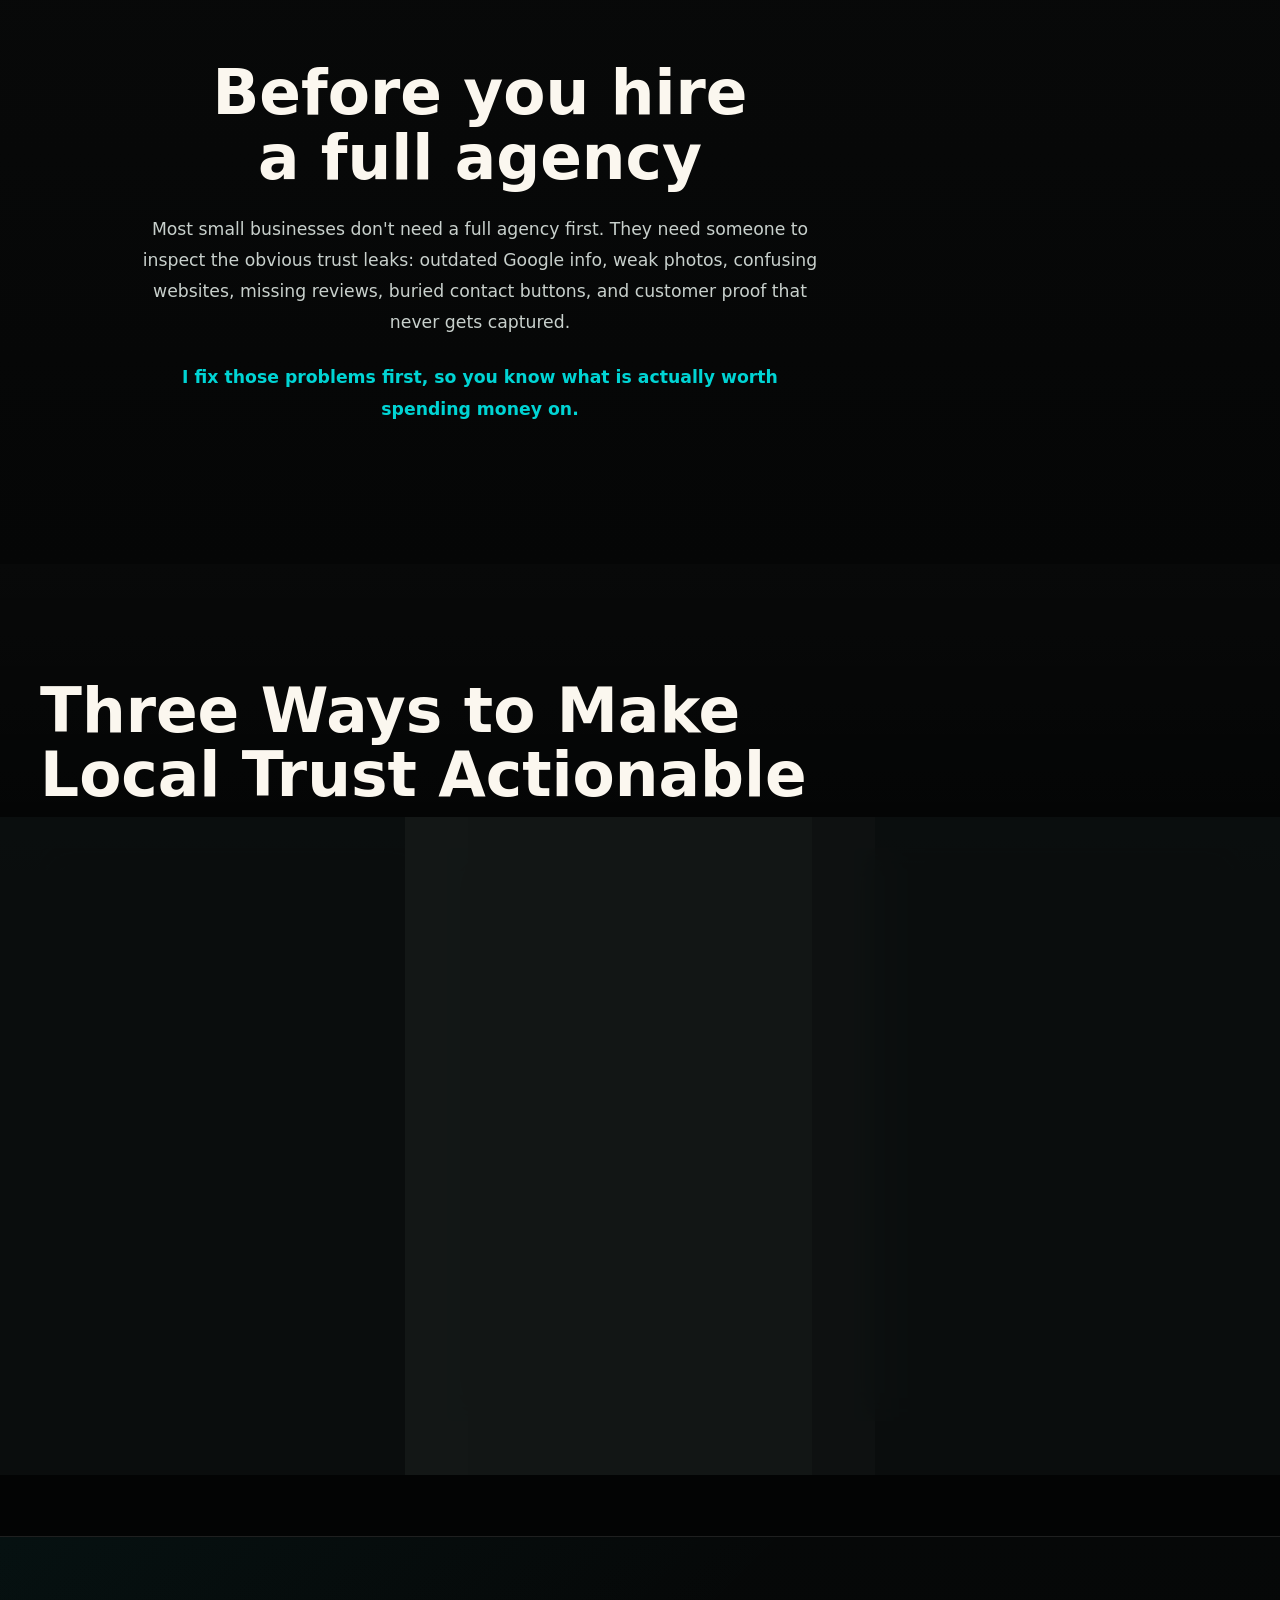
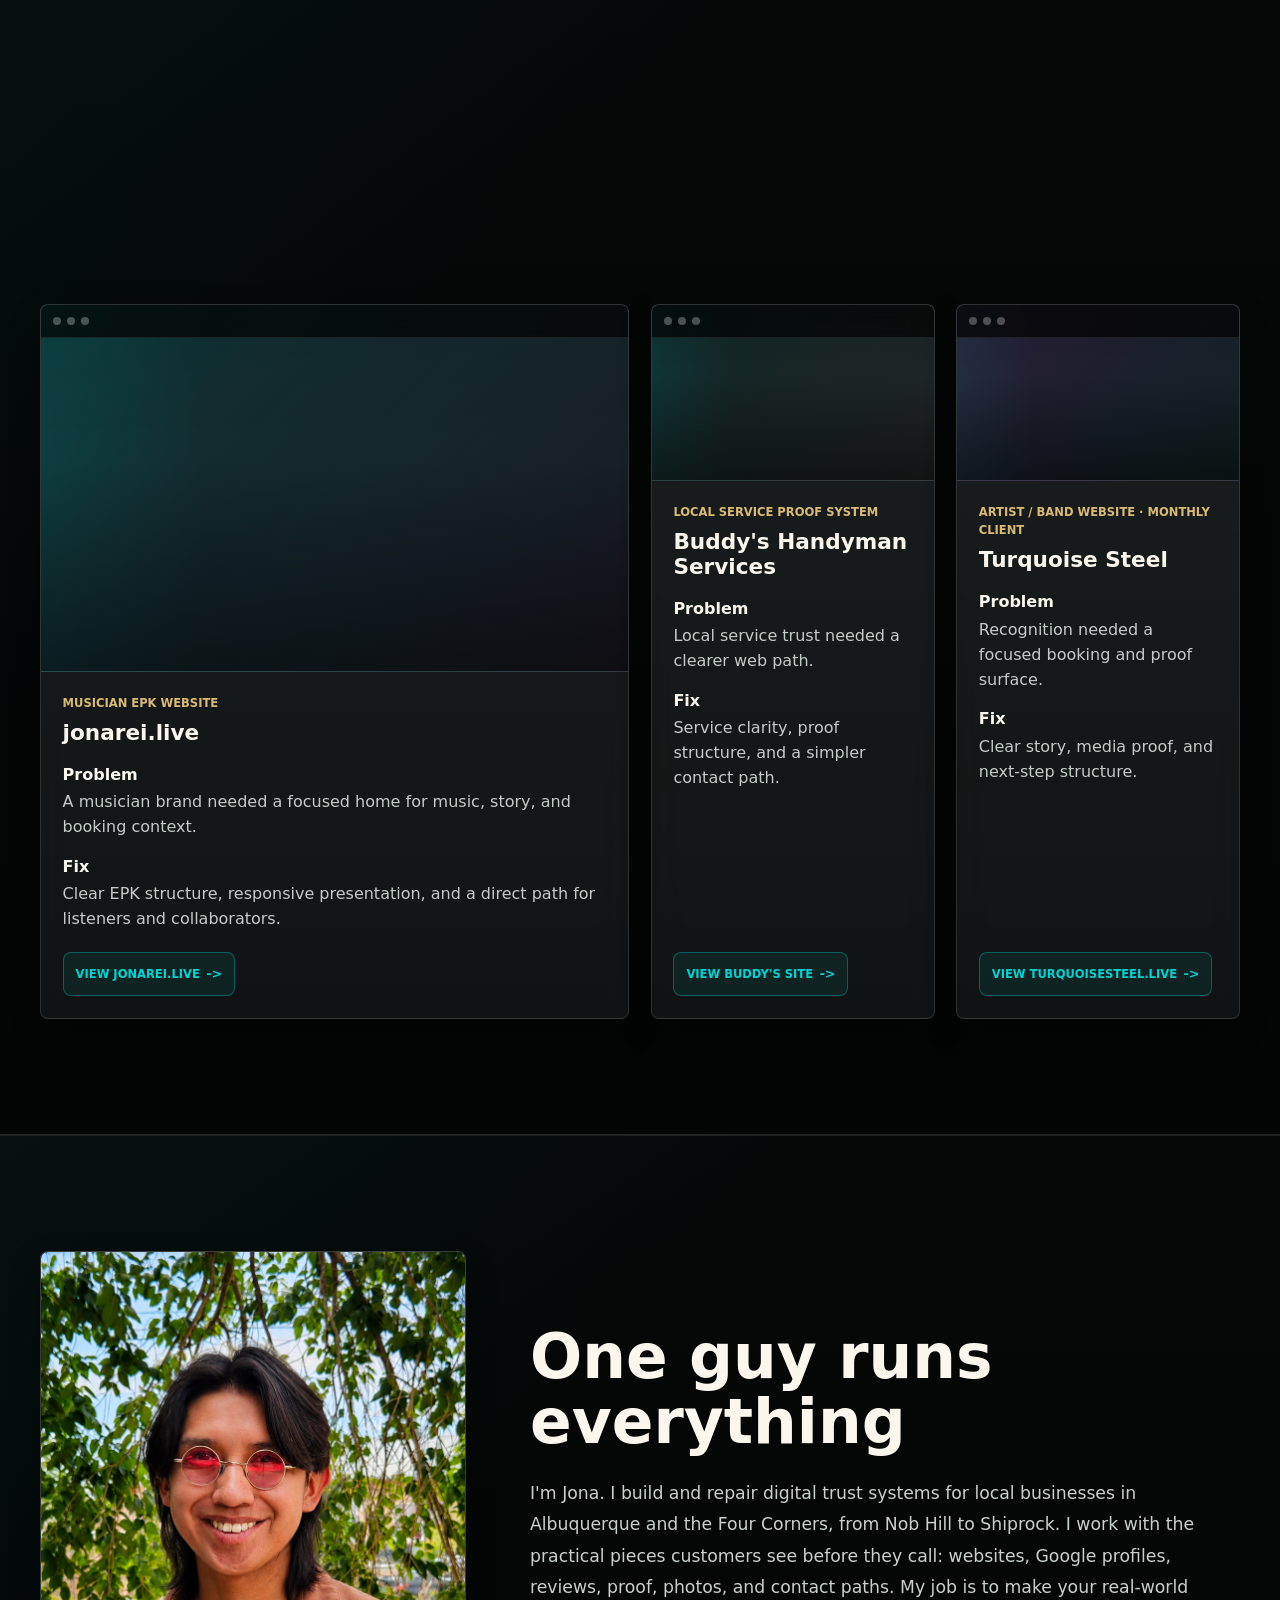
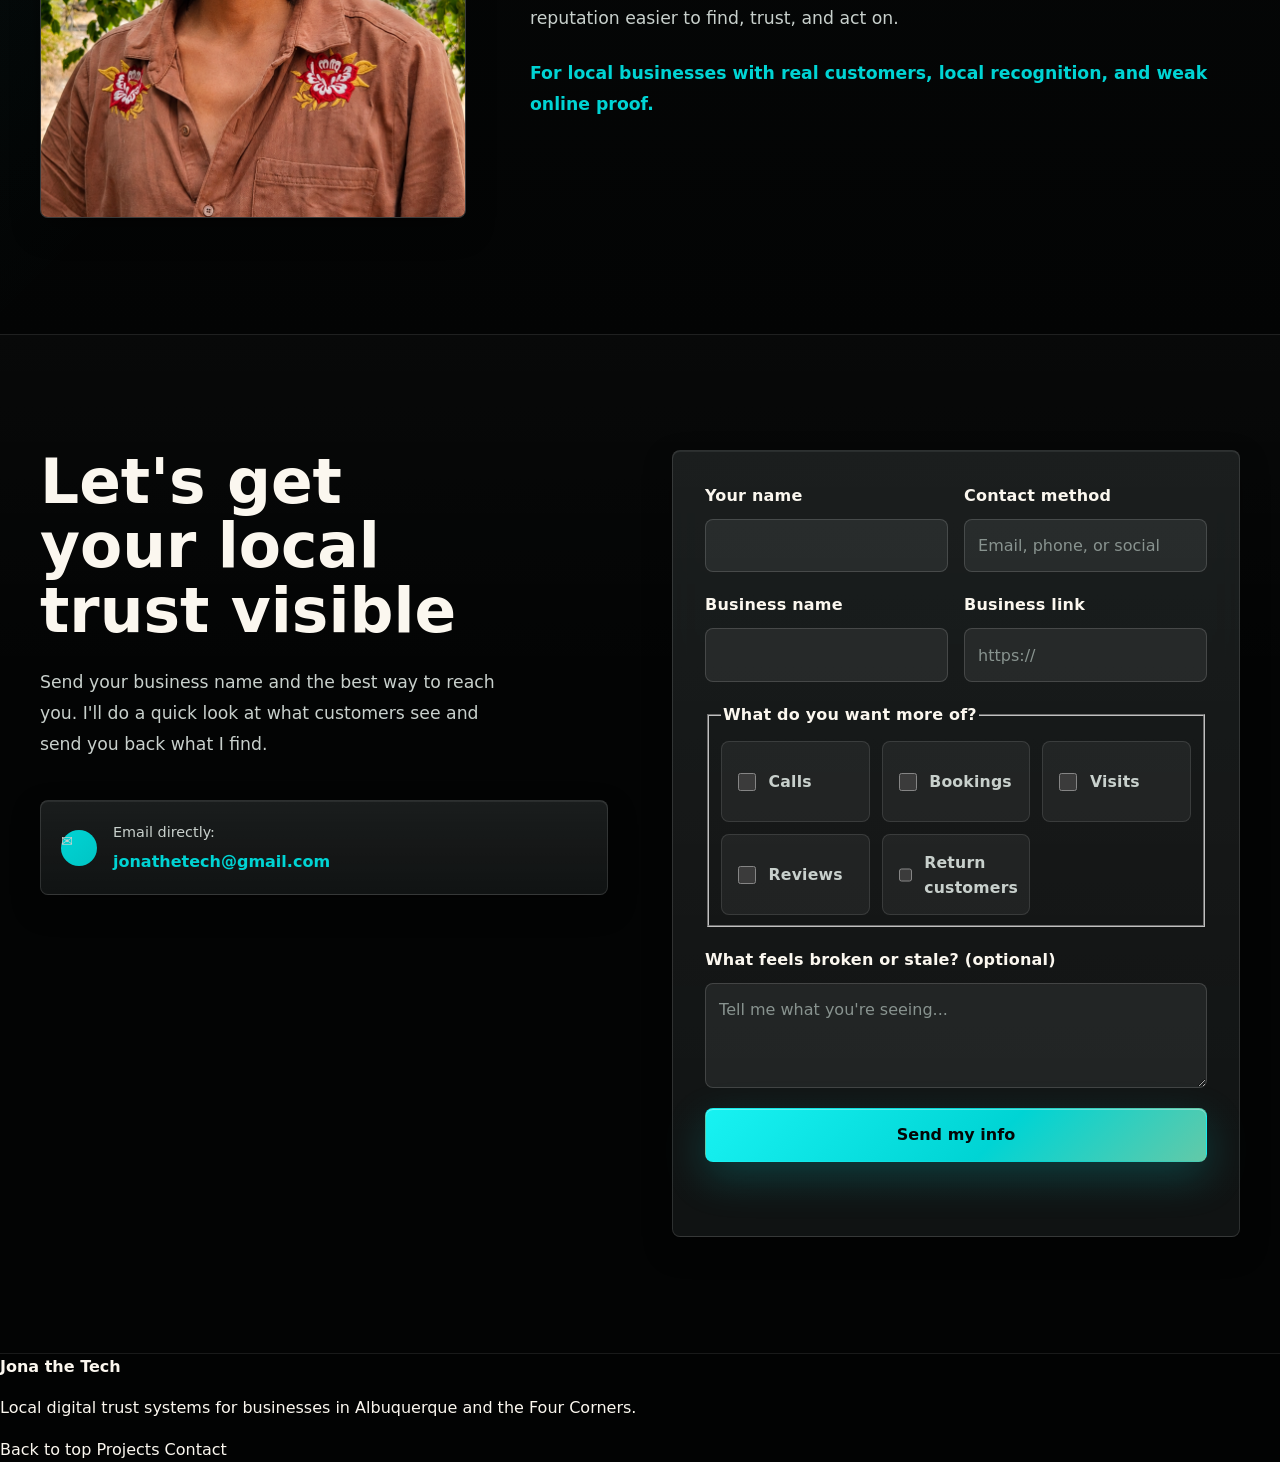
==== commit 6b3b18aa: "built survey forms for services after recieving and paying for them" ====
--- a/index.html
+++ b/index.html
@@ -80,7 +80,7 @@
               paths, missing reviews, and uncaptured customer proof.
             </p>
             <div class="hero__actions">
-              <a class="button button--primary" href="#contact" data-focus-business>
+              <a class="button button--primary" href="/intake">
                 Book a Digital Trust Inspection
               </a>
               <a class="button button--secondary" href="#contact" data-focus-business>
@@ -210,7 +210,7 @@
                 <li>Reviews and contact flow</li>
                 <li>Prioritized fix list</li>
               </ul>
-              <a class="button button--secondary button--block" href="#contact" data-focus-business>Book inspection</a>
+              <a class="button button--secondary button--block" href="/intake">Book inspection</a>
             </article>
 
             <article class="offer-card offer-card--featured fade-in">
--- a/styles.css
+++ b/styles.css
@@ -2420,3 +2420,174 @@
     transform: none;
   }
 }
+
+/* ---------- Intake form (intake.html) ---------- */
+.intake {
+  padding: 7rem 0 5rem;
+}
+
+.intake__inner {
+  width: min(760px, calc(100% - 2rem));
+}
+
+.intake__header {
+  margin-bottom: 2rem;
+}
+
+.intake__header h1 {
+  margin: 0 0 0.75rem;
+  font-size: clamp(2.2rem, 6vw, 3.4rem);
+  line-height: 1.05;
+}
+
+.intake__intro {
+  margin: 0;
+  color: var(--muted);
+  font-size: 1.05rem;
+  line-height: 1.6;
+}
+
+.intake-form fieldset {
+  min-width: 0;
+  margin: 0;
+  padding: 0;
+  border: 0;
+}
+
+.intake-step {
+  display: grid;
+  gap: 1.25rem;
+}
+
+.intake-step[hidden] {
+  display: none;
+}
+
+.intake-step__title {
+  margin-bottom: 0.25rem;
+  color: var(--accent);
+  font-size: 0.8rem;
+  font-weight: 900;
+  text-transform: uppercase;
+  letter-spacing: 0.5px;
+}
+
+.intake-form:not(.is-stepped) .intake-step + .intake-step {
+  padding-top: 1.5rem;
+  border-top: 1px solid var(--line);
+}
+
+.intake-progress {
+  display: none;
+  gap: 0.6rem;
+}
+
+.intake-form.is-stepped .intake-progress {
+  display: grid;
+}
+
+.intake-progress__meta {
+  display: flex;
+  justify-content: space-between;
+  gap: 1rem;
+  color: var(--subtle);
+  font-size: 0.85rem;
+  font-weight: 750;
+}
+
+.intake-progress__track {
+  height: 6px;
+  border-radius: 999px;
+  background: rgba(255, 255, 255, 0.08);
+  overflow: hidden;
+}
+
+.intake-progress__bar {
+  width: 25%;
+  height: 100%;
+  border-radius: inherit;
+  background: var(--accent);
+  transition: width 320ms var(--ease-premium);
+}
+
+.intake-form select {
+  min-height: 52px;
+  padding: 0.82rem;
+  border: 1px solid rgba(255, 255, 255, 0.15);
+  border-radius: var(--radius);
+  background: rgba(255, 255, 255, 0.065);
+  color: var(--text);
+  font-size: 1rem;
+}
+
+.intake-form select:focus {
+  outline: none;
+  border-color: var(--accent);
+  box-shadow: 0 0 0 3px rgba(0, 212, 212, 0.12);
+}
+
+.intake-form select option {
+  background: var(--surface);
+  color: var(--text);
+}
+
+.checkbox-group input[type="radio"] {
+  width: 18px;
+  height: 18px;
+  flex: none;
+  accent-color: var(--accent);
+  cursor: pointer;
+}
+
+.checkbox-group--stack {
+  grid-template-columns: 1fr;
+}
+
+.checkbox-group label:has(input:checked) {
+  border-color: var(--accent);
+  background: var(--accent-soft);
+  color: var(--text);
+}
+
+.intake-nav {
+  display: flex;
+  gap: 0.75rem;
+}
+
+.intake-nav .button {
+  flex: 1;
+  min-height: 52px;
+}
+
+.intake-nav [hidden] {
+  display: none;
+}
+
+@media (max-width: 640px) {
+  .intake {
+    padding: 5.5rem 0 3rem;
+  }
+
+  .intake__inner {
+    width: calc(100% - 1rem);
+  }
+
+  .intake-progress__meta span:last-child {
+    display: none;
+  }
+
+  .intake-form .checkbox-group {
+    grid-template-columns: repeat(2, minmax(0, 1fr));
+    gap: 0.5rem;
+  }
+
+  .intake-form .checkbox-group--stack {
+    grid-template-columns: 1fr;
+  }
+
+  .intake-form .checkbox-group label {
+    min-height: 48px;
+    padding: 0.55rem 0.65rem;
+    font-size: 0.92rem;
+  }
+}
